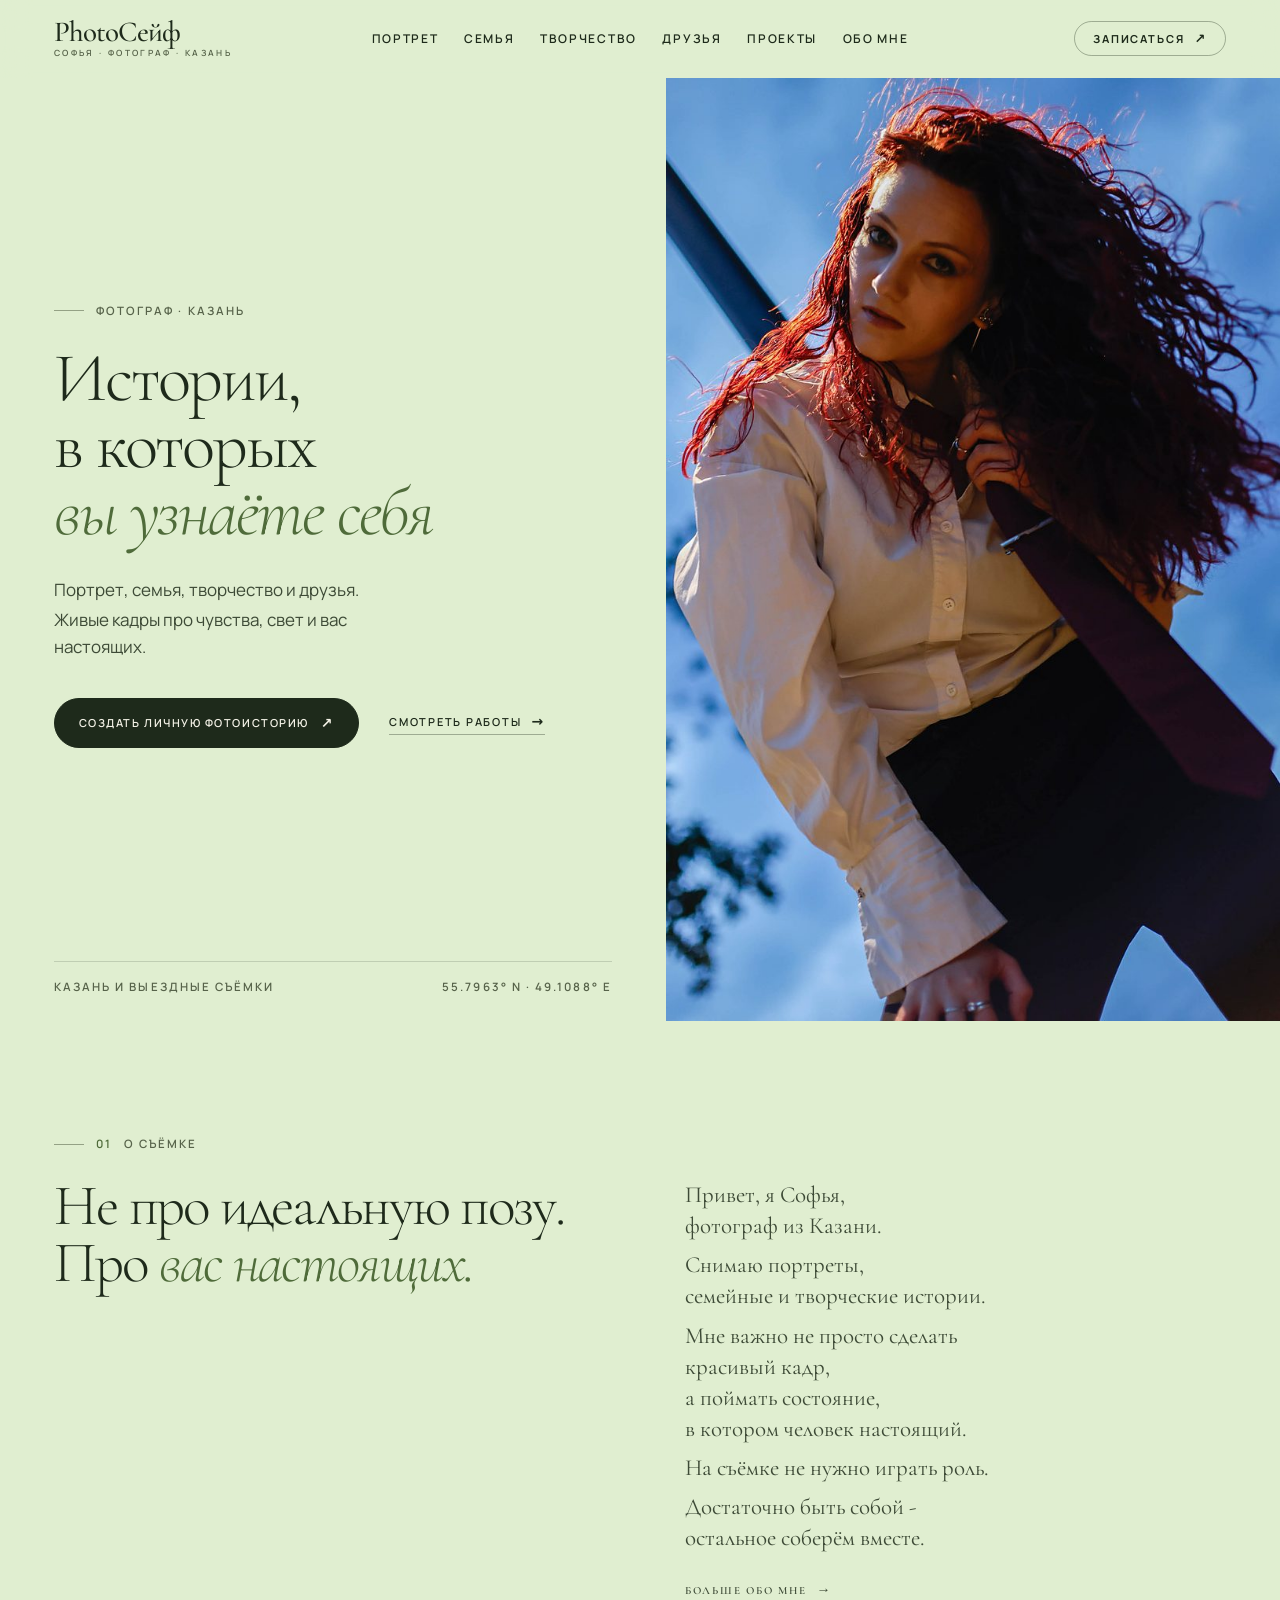
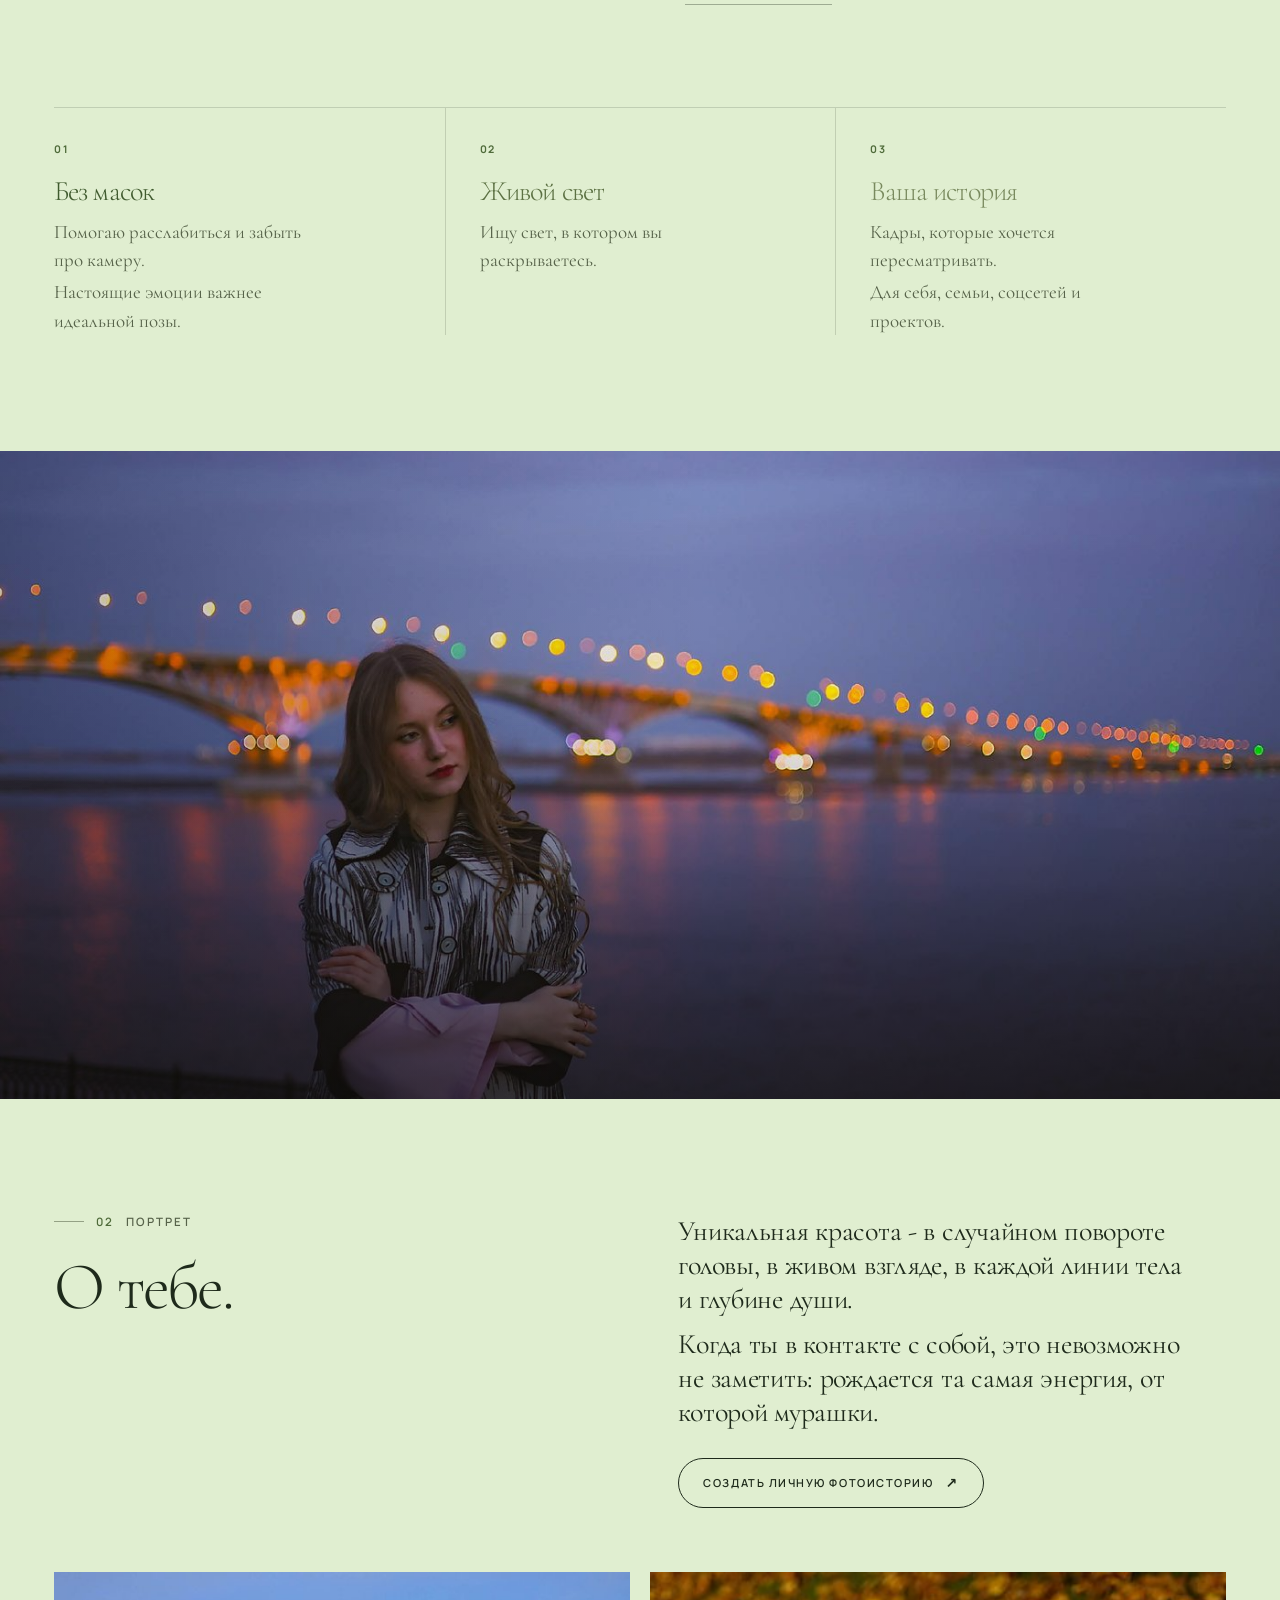
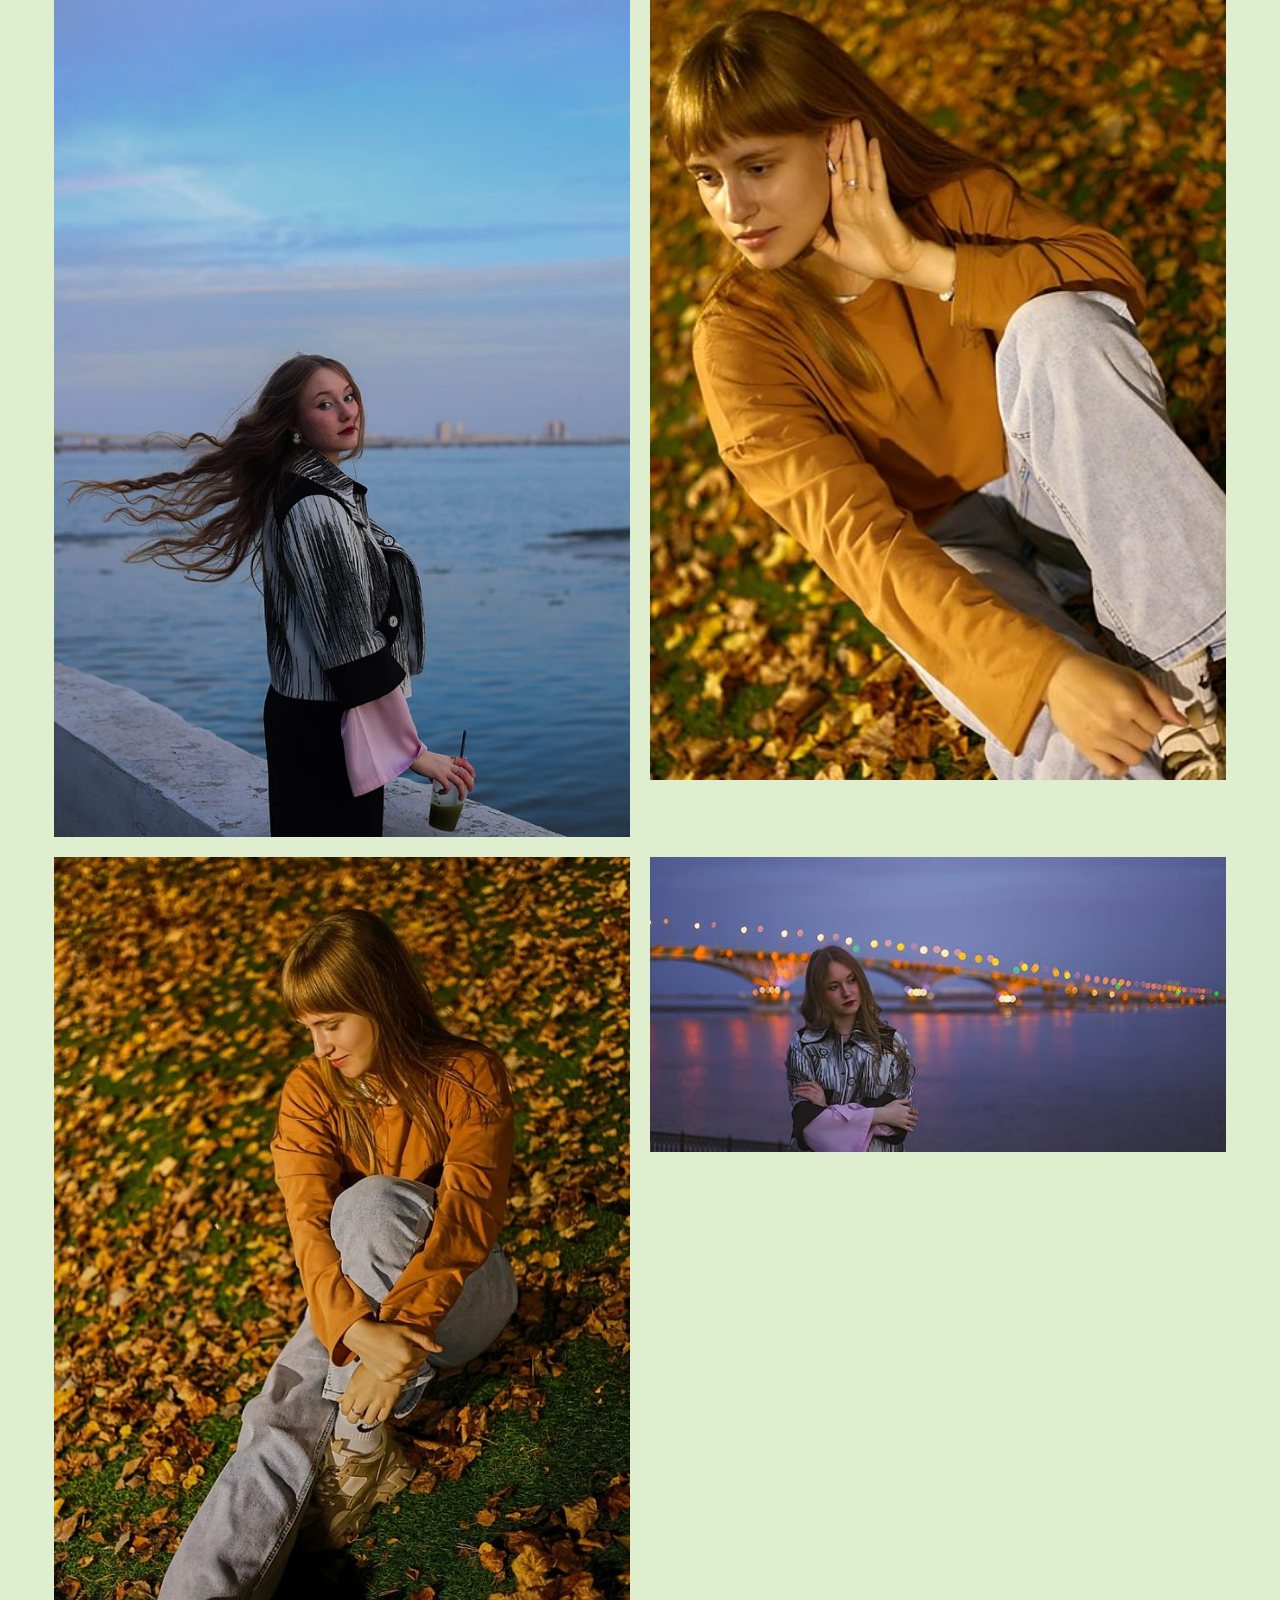
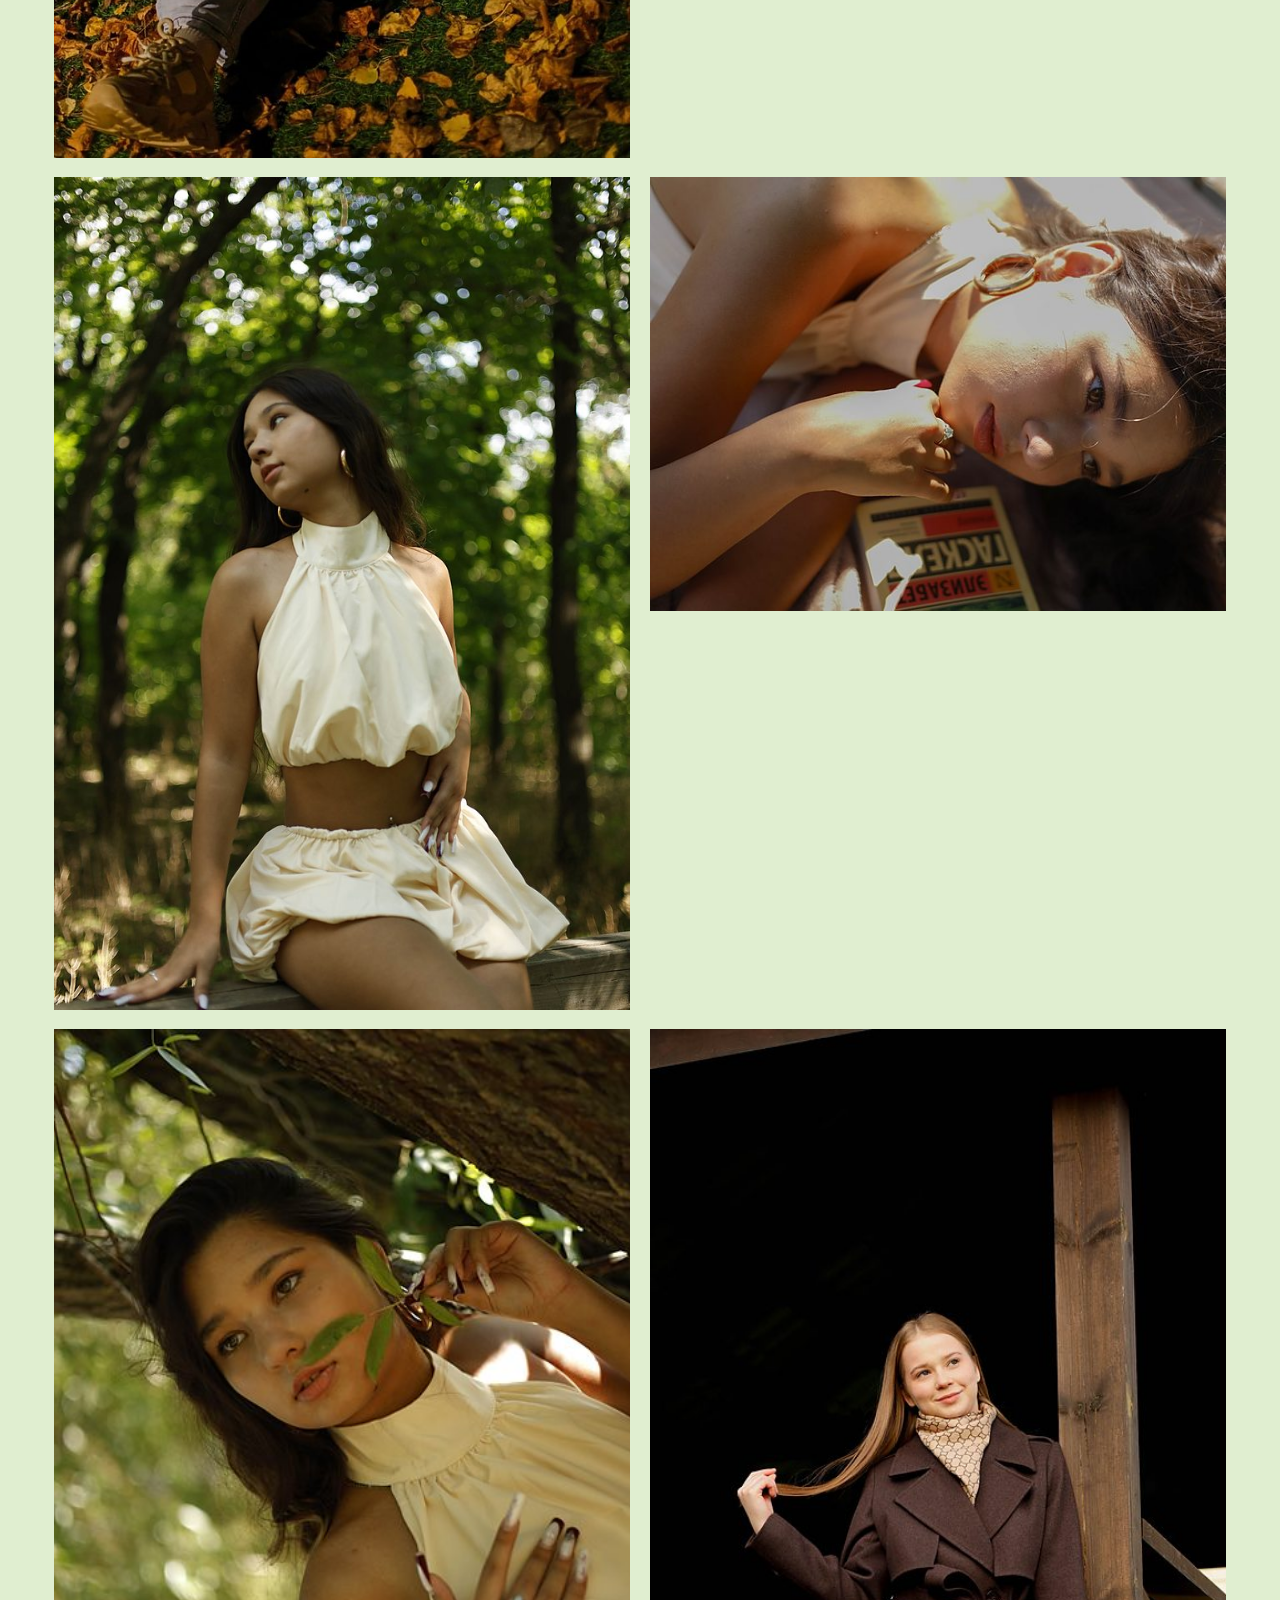
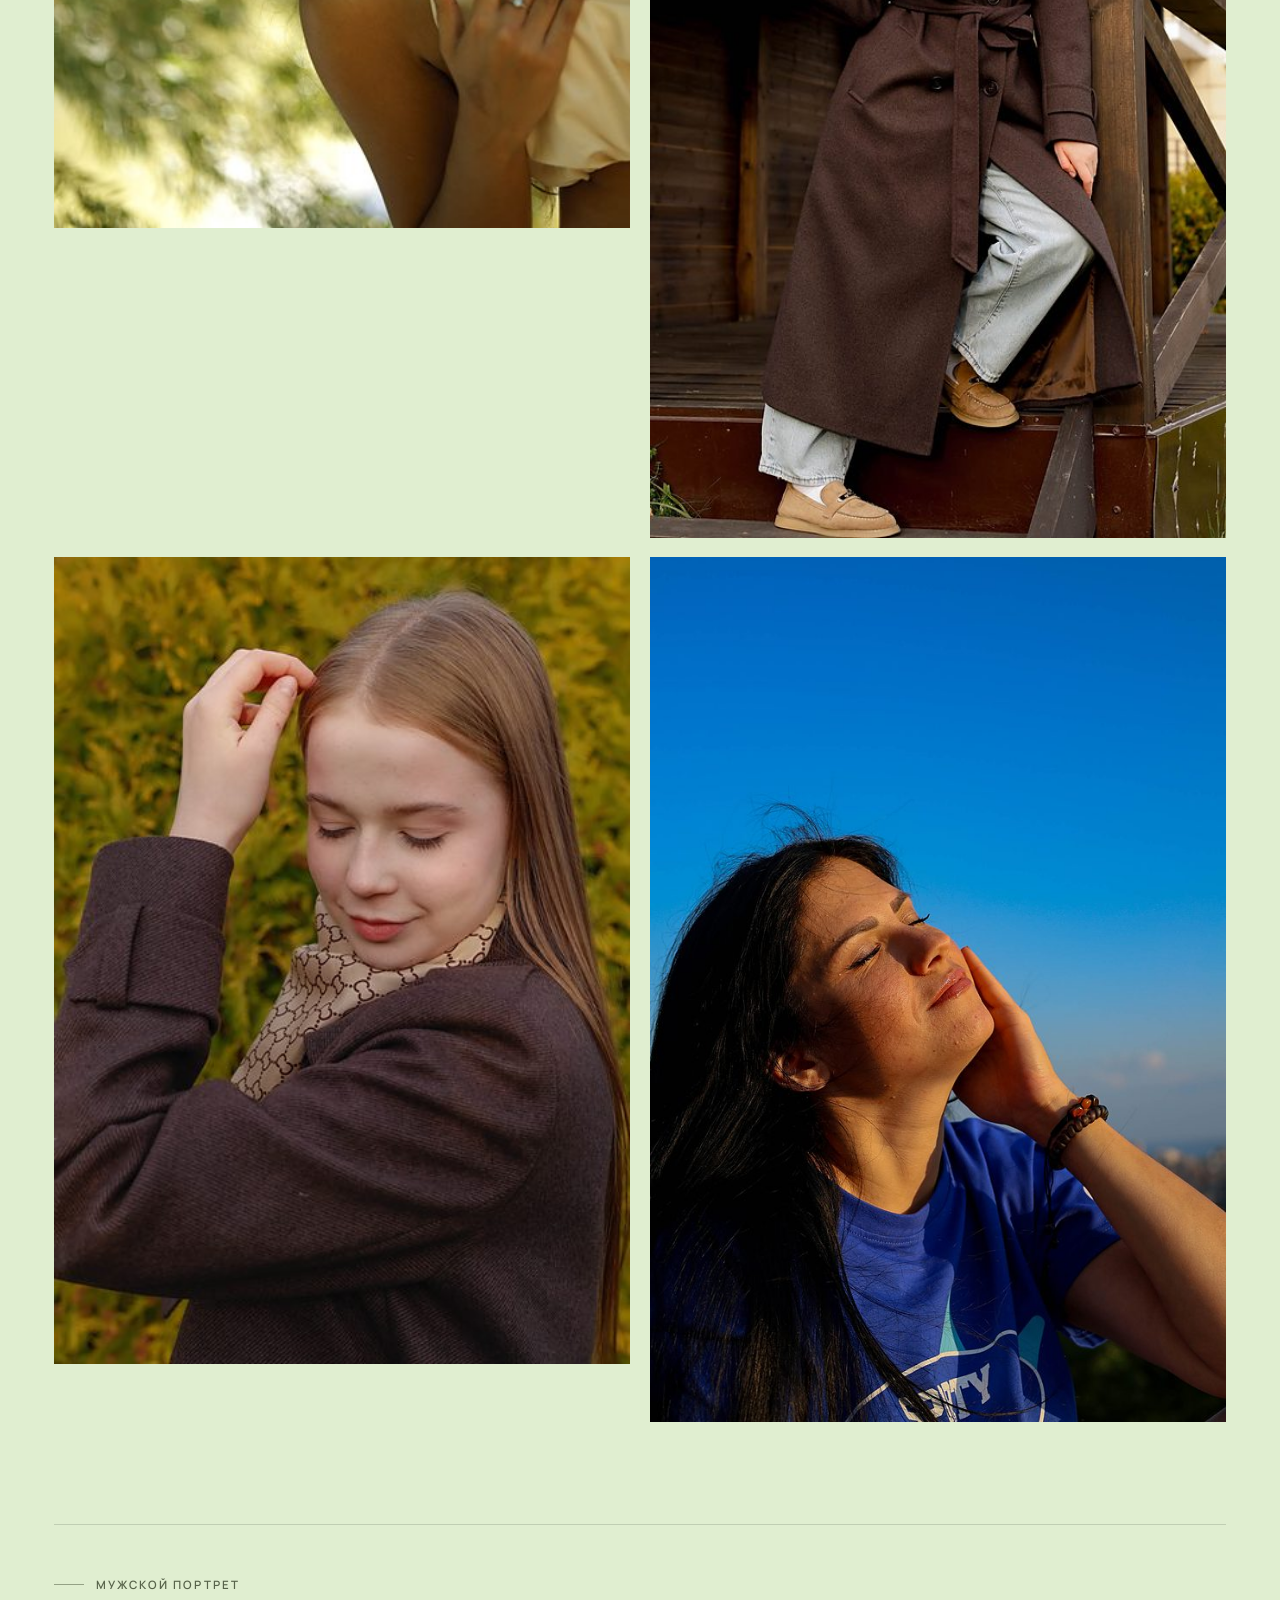
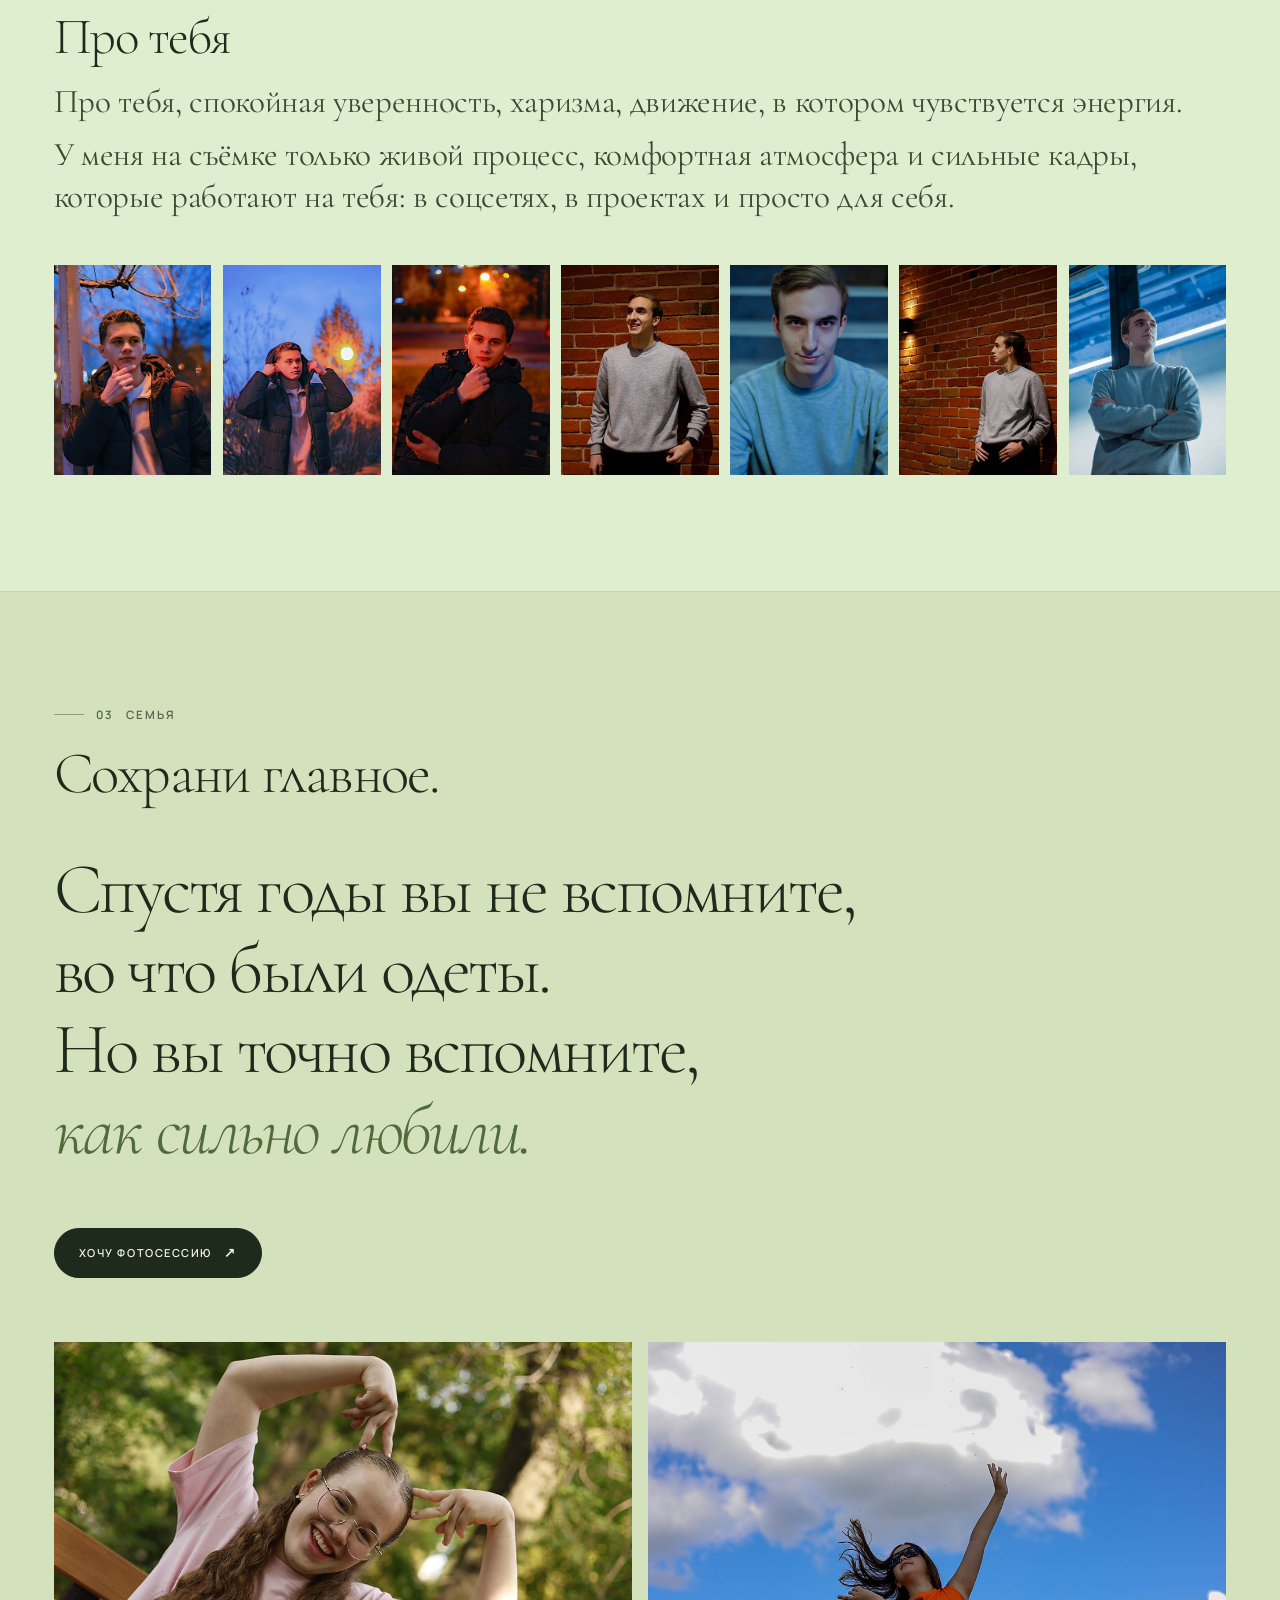
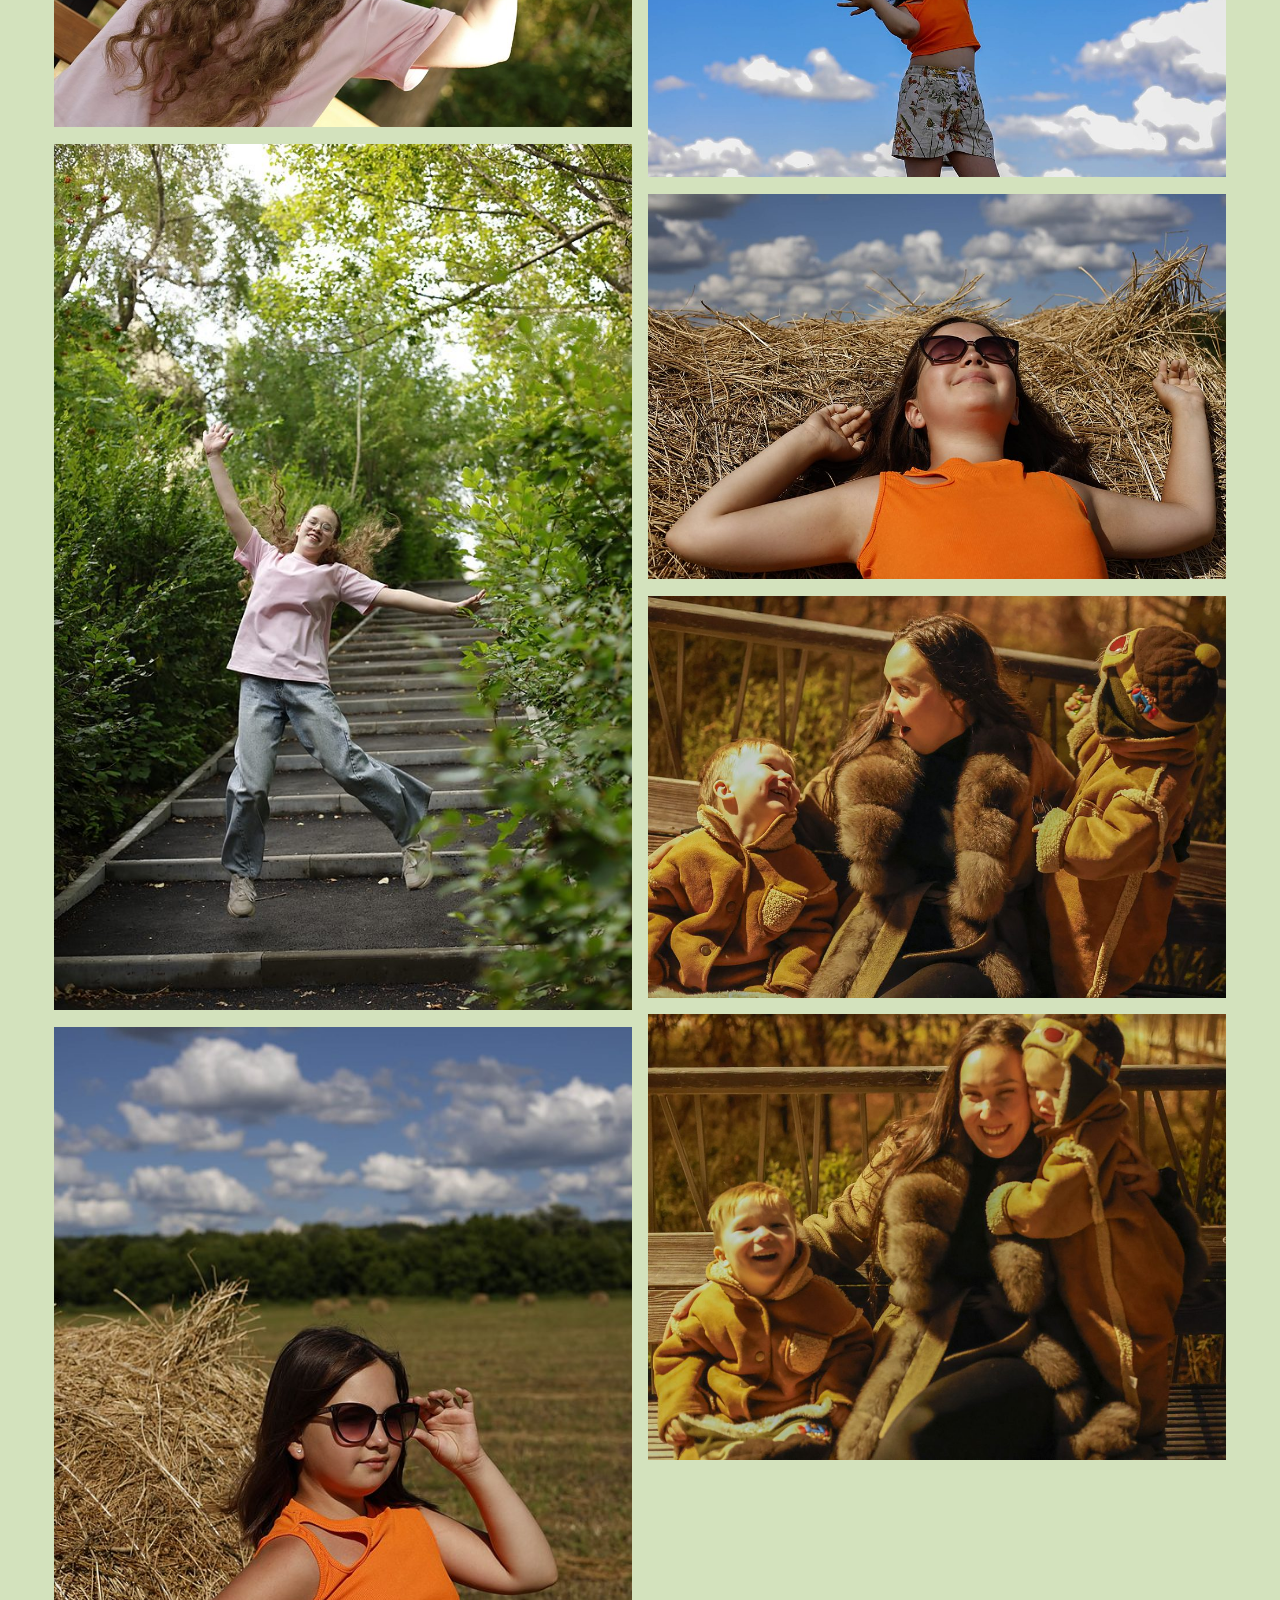
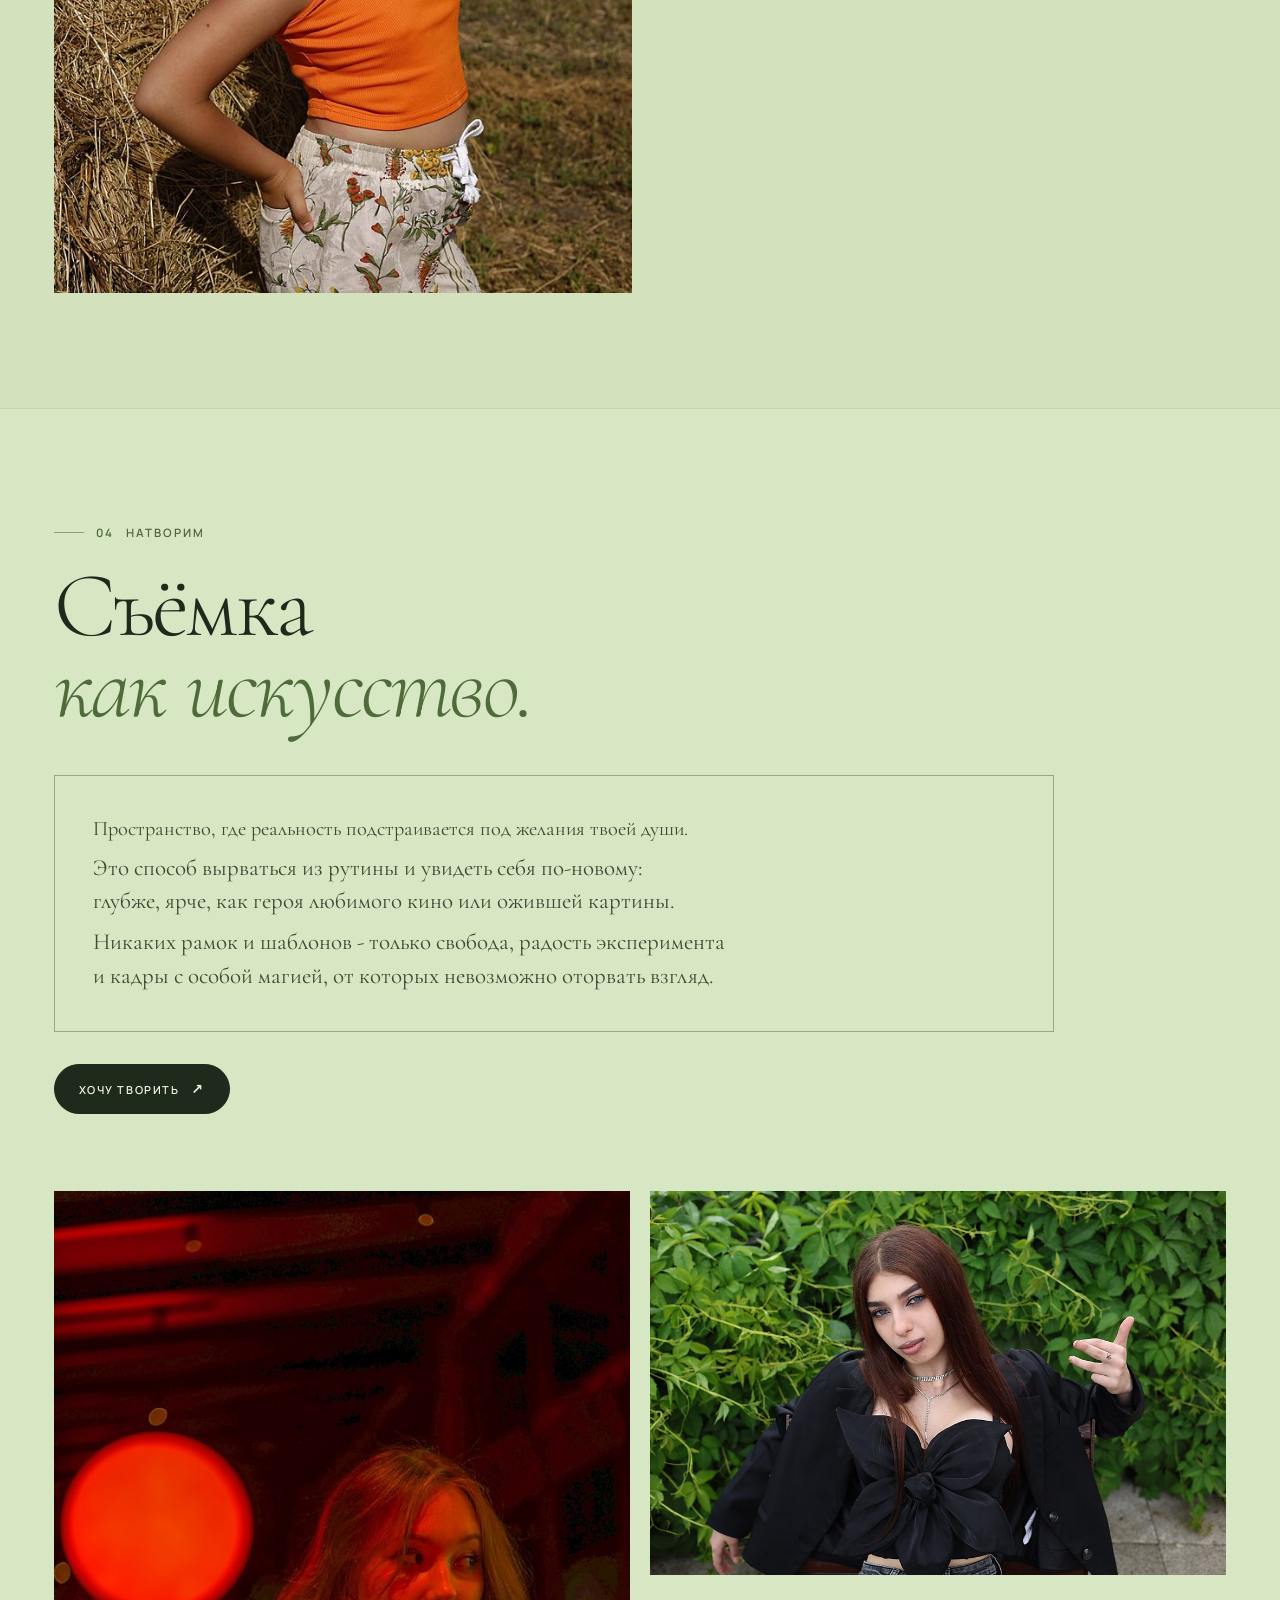
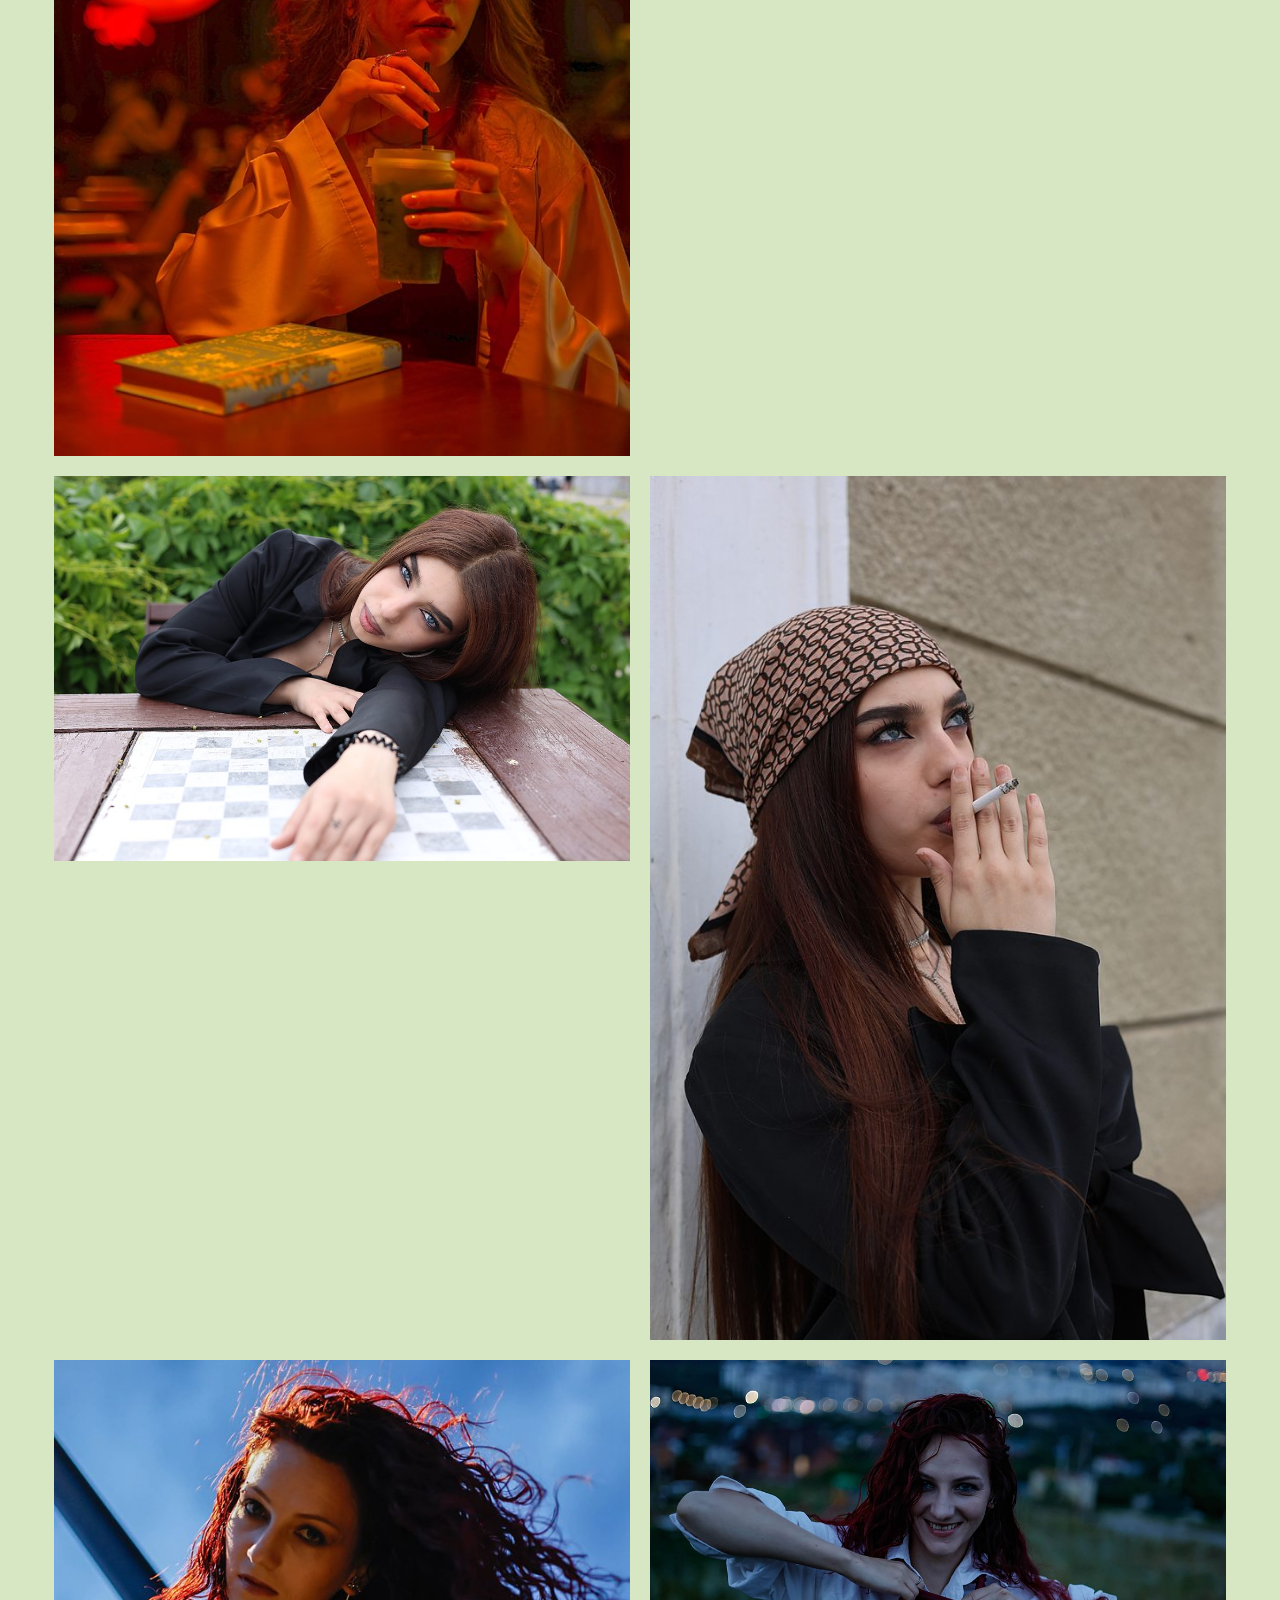
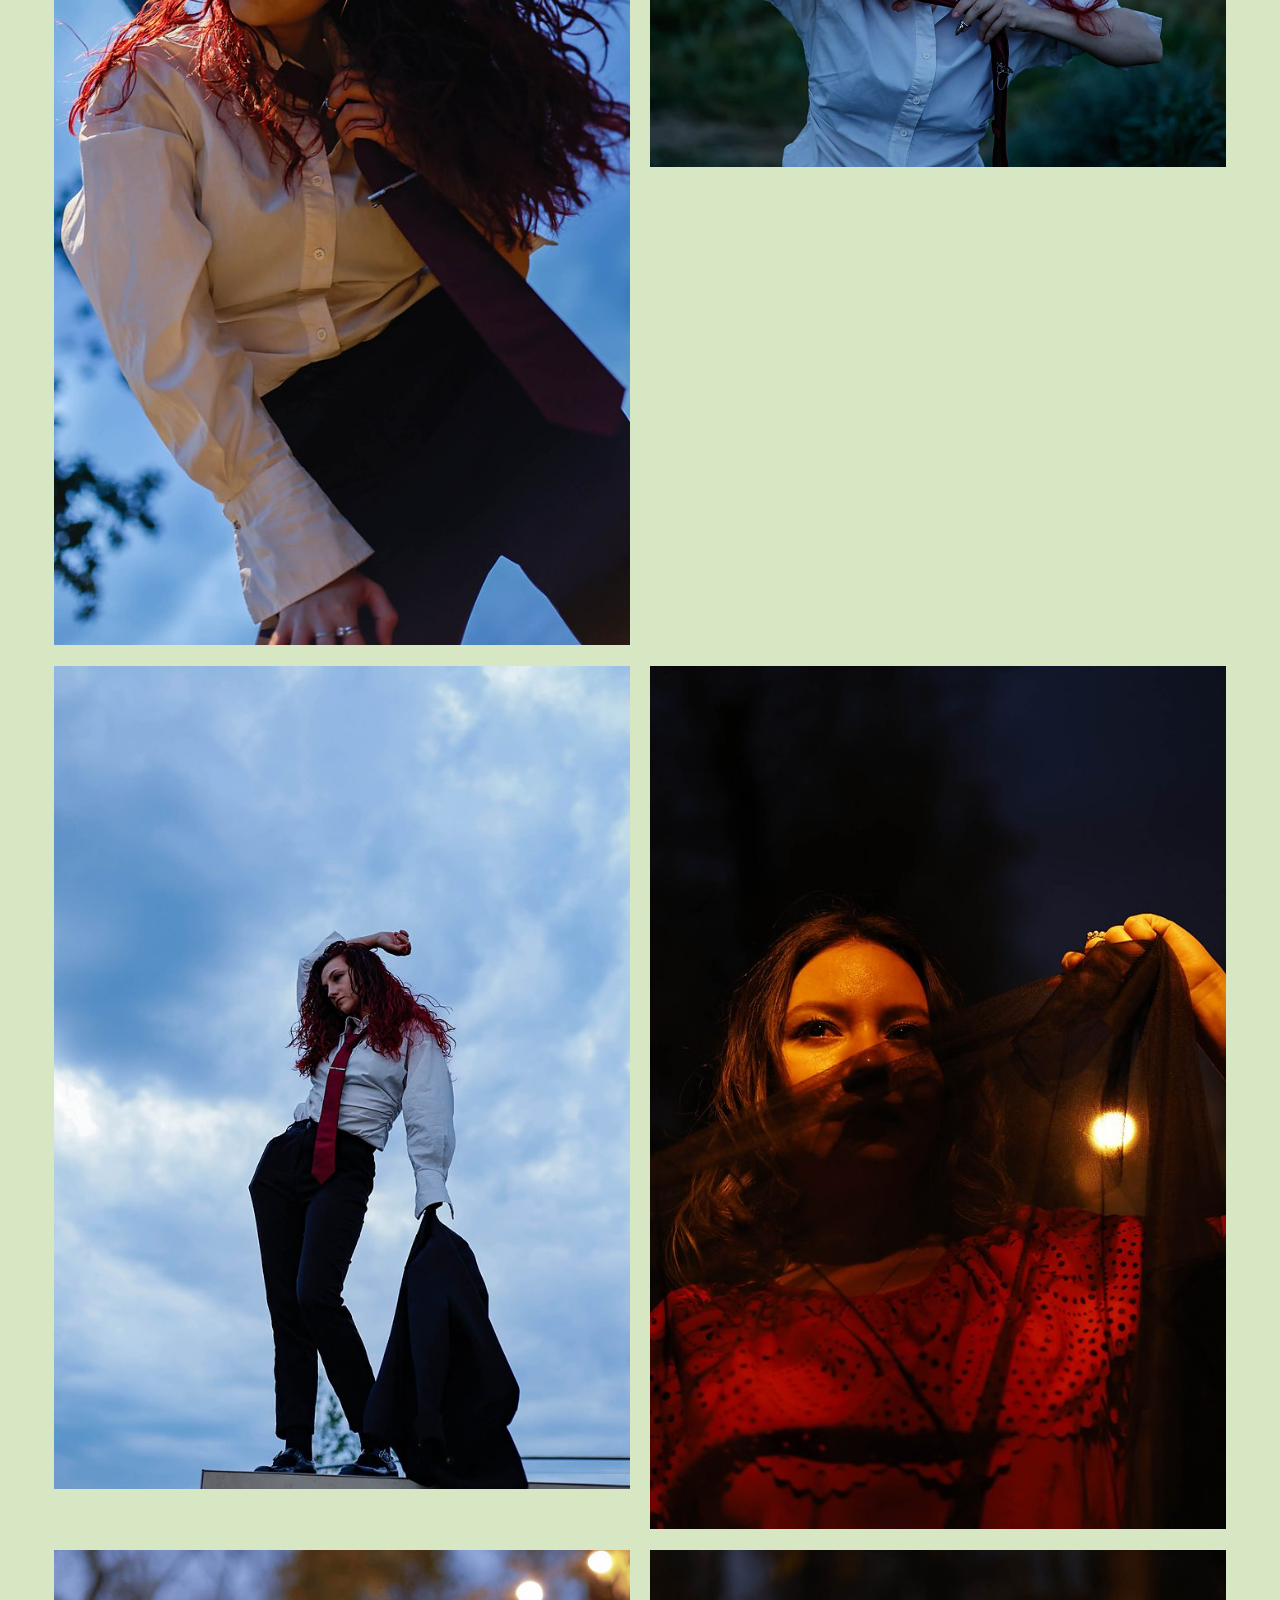
==== index.html @ 98ffa254 "Move last creative photo before previous three" ====
<!DOCTYPE html>
<html lang="ru">
<head>
<meta charset="utf-8">
<meta name="viewport" content="width=device-width, initial-scale=1">
<title>PhotoСейф - Софья, фотограф в Казани | Портрет, семья, творчество</title>
<meta name="description" content="Софья, фотограф в Казани. Портретные, семейные, детские и творческие съёмки. Живые кадры про чувства, свет и вас настоящих.">
<meta name="theme-color" content="#e0eed0">
<meta property="og:type" content="website">
<meta property="og:locale" content="ru_RU">
<meta property="og:site_name" content="PhotoСейф">
<meta property="og:title" content="PhotoСейф - Софья, фотограф в Казани">
<meta property="og:description" content="Портрет, семья, творчество и друзья. Живые кадры про чувства, свет и вас настоящих.">
<meta property="og:image" content="https://realistiks.github.io/photocaseif/assets/img/og-image.jpg">
<meta property="og:image:width" content="1200">
<meta property="og:image:height" content="630">
<meta property="og:image:alt" content="PhotoСейф - Софья, фотограф в Казани">
<meta property="og:url" content="https://realistiks.github.io/photocaseif/">
<meta name="twitter:card" content="summary_large_image">
<meta name="twitter:title" content="PhotoСейф - Софья, фотограф в Казани">
<meta name="twitter:description" content="Портрет, семья, творчество и друзья. Живые кадры про чувства, свет и вас настоящих.">
<meta name="twitter:image" content="https://realistiks.github.io/photocaseif/assets/img/og-image.jpg">
<link rel="canonical" href="https://realistiks.github.io/photocaseif/">
<link rel="icon" href="favicon.svg" type="image/svg+xml">
<link rel="stylesheet" href="assets/fonts/fonts.css">
<link rel="stylesheet" href="css/style.css">
<script>document.documentElement.classList.add('js');</script>
<script type="application/ld+json">
{
  "@context": "https://schema.org",
  "@type": "LocalBusiness",
  "name": "PhotoСейф",
  "description": "Софья, фотограф в Казани. Портретные, семейные, детские и творческие съёмки.",
  "areaServed": {"@type": "City", "name": "Казань"},
  "image": "https://realistiks.github.io/photocaseif/assets/img/og-image.jpg"
}
</script>
</head>
<body id="top">
<a class="skip" href="#main">Перейти к содержанию</a>
<div class="progress" aria-hidden="true"><span></span></div>

<header class="header" id="header">
  <a class="brand" href="#top" aria-label="PhotoСейф, на главную">
    <span class="brand__name">PhotoСейф</span>
    <span class="brand__sub">Софья · фотограф · Казань</span>
  </a>

  <nav class="nav" aria-label="Основная навигация">
    <a href="#portrait">Портрет</a>
    <a href="#family">Семья</a>
    <a href="#creative">Творчество</a>
    <a href="#friends">Друзья</a>
    <a href="#projects">Проекты</a>
    <a href="about.html">Обо мне</a>
  </nav>

  <a class="header__cta" href="#contact">Записаться <span aria-hidden="true">↗</span></a>

  <button class="burger" type="button" aria-label="Открыть меню" aria-expanded="false" aria-controls="mobileMenu">
    <span></span><span></span>
  </button>
</header>

<div class="mobile-menu" id="mobileMenu" aria-hidden="true">
  <nav class="mobile-menu__nav" aria-label="Мобильная навигация">
    <a href="#portrait"><span>02</span>Портрет</a>
    <a href="#family"><span>03</span>Семья</a>
    <a href="#creative"><span>04</span>Творчество</a>
    <a href="#friends"><span>05</span>Друзья</a>
    <a href="#projects"><span>06</span>Проекты</a>
    <a href="about.html"><span>07</span>Обо мне</a>
    <a href="#contact"><span>08</span>Контакты</a>
  </nav>
  <div class="mobile-menu__foot">
    <a href="https://vk.ru/save.photo.insafe" target="_blank" rel="noopener">ВКонтакте <span aria-hidden="true">↗</span></a>
    <a href="https://t.me/lcanbemyself" target="_blank" rel="noopener">Telegram <span aria-hidden="true">↗</span></a>
    <a href="https://www.avito.ru/kazan/predlozheniya_uslug/fotografkazan_photosave_7987741514" target="_blank" rel="noopener">Авито <span aria-hidden="true">↗</span></a>
  </div>
</div>

<main id="main">
  <section class="hero" aria-labelledby="heroTitle">
    <div class="hero__copy">
      <p class="eyebrow">Фотограф · Казань</p>
      <h1 id="heroTitle">Истории,<br>в которых<br><em>вы узнаёте себя</em></h1>
      <p class="hero__lead"><span class="line">Портрет, семья, творчество и друзья.</span><span class="line">Живые кадры про чувства, свет и вас настоящих.</span></p>
      <div class="hero__actions">
        <a class="btn" href="#contact">Создать личную фотоисторию <span aria-hidden="true">↗</span></a>
        <a class="link-arrow" href="#portrait">Смотреть работы</a>
      </div>
      <div class="hero__meta">
        <span>Казань и выездные съёмки</span>
        <span>55.7963° N · 49.1088° E</span>
      </div>
    </div>
    <div class="hero__media">
      <img src="assets/img/hero-1200.jpg" srcset="assets/img/hero-800.jpg 521w, assets/img/hero-1200.jpg 782w, assets/img/hero-2000.jpg 1303w" sizes="(max-width: 900px) 100vw, 46vw" width="782" height="1200" alt="Портрет рыжеволосой девушки в белой рубашке на фоне синего неба" loading="eager" fetchpriority="high" decoding="async" style="--ph:#4e5060">
    </div>
  </section>

  <section class="section intro" id="about" aria-labelledby="aboutTitle">
    <div class="section__inner">
      <div class="intro__grid">
        <div class="reveal">
          <p class="eyebrow"><span>01</span> О съёмке</p>
          <h2 id="aboutTitle">Не про идеальную позу.<br>Про <em>вас настоящих.</em></h2>
        </div>
        <div class="intro__body reveal">
          <p class="line">Привет, я Софья,<br>фотограф из Казани.</p>
          <p class="line">Снимаю портреты,<br>семейные и <span class="no-break">творческие истории.</span></p>
          <p class="line">Мне важно не просто сделать<br><span class="no-break">красивый кадр,</span><br>а поймать состояние,<br>в котором человек настоящий.</p>
          <p class="line">На съёмке не нужно играть роль.</p>
          <p class="line">Достаточно быть собой -<br>остальное соберём вместе.</p>
          <a class="link-arrow intro__link" href="about.html">Больше обо мне</a>
        </div>
      </div>

      <div class="principles">
        <article class="principle reveal">
          <span class="principle__num">01</span>
          <h3 class="principle__title principle__title--1">Без масок</h3>
          <p><span class="line">Помогаю расслабиться и забыть про камеру.</span><span class="line">Настоящие эмоции важнее идеальной позы.</span></p>
        </article>
        <article class="principle reveal">
          <span class="principle__num">02</span>
          <h3 class="principle__title principle__title--2">Живой свет</h3>
          <p><span class="line">Ищу свет, в котором вы раскрываетесь.</span></p>
        </article>
        <article class="principle reveal">
          <span class="principle__num">03</span>
          <h3 class="principle__title principle__title--3">Ваша история</h3>
          <p><span class="line">Кадры, которые хочется пересматривать.</span><span class="line">Для себя, семьи, соцсетей и проектов.</span></p>
        </article>
      </div>
    </div>
  </section>

  <section class="city" aria-label="Казань, город съёмок">
    <img src="assets/img/city-800.jpg" srcset="assets/img/city-800.jpg 800w, assets/img/city-1400.jpg 1400w, assets/img/city-2400.jpg 2400w" sizes="100vw" width="800" height="409" alt="Девушка на набережной Казани, огни моста в вечерней дымке" loading="lazy" decoding="async" style="--ph:#5c5877">
  </section>

  <section class="section" id="portrait" aria-labelledby="portraitTitle">
    <div class="section__inner">
      <div class="section-head">
        <div class="reveal">
          <p class="eyebrow"><span>02</span> Портрет</p>
          <h2 id="portraitTitle">О тебе.</h2>
        </div>
        <div class="section-head__text reveal">
          <p class="statement-list">
            <span>Уникальная красота - в случайном повороте головы, в живом взгляде, в каждой линии тела и глубине души.</span>
            <span>Когда ты в контакте с собой, это невозможно не заметить: рождается та самая энергия, от которой мурашки.</span>
          </p>
          <a class="btn btn--ghost" href="#contact">Создать личную фотоисторию <span aria-hidden="true">↗</span></a>
        </div>
      </div>

      <div class="portrait-grid">
        <figure class="ph"><button class="ph__btn" type="button" data-gallery="portrait" data-full="assets/img/portrait-03-1800.jpg" data-caption="Портрет · набережная"><img src="assets/img/portrait-03-1800.jpg" srcset="assets/img/portrait-03-600.jpg 400w, assets/img/portrait-03-1000.jpg 666w, assets/img/portrait-03-1800.jpg 1200w" sizes="(max-width: 720px) 100vw, (max-width: 1100px) 50vw, 33vw" width="1200" height="1800" alt="Портрет девушки у воды в синий час" loading="lazy" decoding="async" style="--ph:#6884a3"><span class="ph__zoom" aria-hidden="true">+</span></button></figure>
<figure class="ph"><button class="ph__btn" type="button" data-gallery="portrait" data-full="assets/img/portrait-01-1800.jpg" data-caption="Портрет · осень"><img src="assets/img/portrait-01-1800.jpg" srcset="assets/img/portrait-01-600.jpg 428w, assets/img/portrait-01-1000.jpg 713w, assets/img/portrait-01-1800.jpg 853w" sizes="(max-width: 720px) 100vw, (max-width: 1100px) 50vw, 33vw" width="853" height="1196" alt="Портрет девушки в осенней листве" loading="lazy" decoding="async" style="--ph:#875d26"><span class="ph__zoom" aria-hidden="true">+</span></button></figure>
<figure class="ph"><button class="ph__btn" type="button" data-gallery="portrait" data-full="assets/img/portrait-02-1800.jpg" data-caption="Портрет · листья"><img src="assets/img/portrait-02-1800.jpg" srcset="assets/img/portrait-02-600.jpg 384w, assets/img/portrait-02-1000.jpg 640w, assets/img/portrait-02-1800.jpg 815w" sizes="(max-width: 720px) 100vw, (max-width: 1100px) 50vw, 33vw" width="815" height="1274" alt="Девушка сидит в осенней листве" loading="lazy" decoding="async" style="--ph:#5a3e12"><span class="ph__zoom" aria-hidden="true">+</span></button></figure>
<figure class="ph"><button class="ph__btn" type="button" data-gallery="portrait" data-full="assets/img/portrait-04-1800.jpg" data-caption="Портрет · мост"><img src="assets/img/portrait-04-1000.jpg" srcset="assets/img/portrait-04-600.jpg 600w, assets/img/portrait-04-1000.jpg 1000w, assets/img/portrait-04-1800.jpg 1800w" sizes="(max-width: 720px) 100vw, (max-width: 1100px) 50vw, 33vw" width="1000" height="512" alt="Девушка на набережной, огни моста в дымке" loading="lazy" decoding="async" style="--ph:#5c5877"><span class="ph__zoom" aria-hidden="true">+</span></button></figure>
<figure class="ph"><button class="ph__btn" type="button" data-gallery="portrait" data-full="assets/img/portrait-05-1800.jpg" data-caption="Портрет · зелень"><img src="assets/img/portrait-05-1800.jpg" srcset="assets/img/portrait-05-600.jpg 415w, assets/img/portrait-05-1000.jpg 692w, assets/img/portrait-05-1800.jpg 1245w" sizes="(max-width: 720px) 100vw, (max-width: 1100px) 50vw, 33vw" width="1245" height="1800" alt="Портрет девушки в белом топе среди зелени" loading="lazy" decoding="async" style="--ph:#5d5d38"><span class="ph__zoom" aria-hidden="true">+</span></button></figure>
<figure class="ph"><button class="ph__btn" type="button" data-gallery="portrait" data-full="assets/img/portrait-06-1800.jpg" data-caption="Портрет · тёплый свет"><img src="assets/img/portrait-06-1000.jpg" srcset="assets/img/portrait-06-600.jpg 600w, assets/img/portrait-06-1000.jpg 1000w, assets/img/portrait-06-1800.jpg 1800w" sizes="(max-width: 720px) 100vw, (max-width: 1100px) 50vw, 33vw" width="1000" height="754" alt="Крупный портрет девушки в тёплом свете" loading="lazy" decoding="async" style="--ph:#674e3c"><span class="ph__zoom" aria-hidden="true">+</span></button></figure>
<figure class="ph"><button class="ph__btn" type="button" data-gallery="portrait" data-full="assets/img/portrait-07-1800.jpg" data-caption="Портрет · лист"><img src="assets/img/portrait-07-1000.jpg" srcset="assets/img/portrait-07-600.jpg 433w, assets/img/portrait-07-1000.jpg 721w, assets/img/portrait-07-1800.jpg 1299w" sizes="(max-width: 720px) 100vw, (max-width: 1100px) 50vw, 33vw" width="721" height="1000" alt="Портрет девушки с зелёным листом" loading="lazy" decoding="async" style="--ph:#706036"><span class="ph__zoom" aria-hidden="true">+</span></button></figure>
<figure class="ph"><button class="ph__btn" type="button" data-gallery="portrait" data-full="assets/img/portrait-08-1800.jpg" data-caption="Портрет · вечер"><img src="assets/img/portrait-08-1800.jpg" srcset="assets/img/portrait-08-600.jpg 312w, assets/img/portrait-08-1000.jpg 520w, assets/img/portrait-08-1800.jpg 935w" sizes="(max-width: 720px) 100vw, (max-width: 1100px) 50vw, 33vw" width="935" height="1800" alt="Вечерний портрет девушки у деревянной постройки" loading="lazy" decoding="async" style="--ph:#33251c"><span class="ph__zoom" aria-hidden="true">+</span></button></figure>
<figure class="ph"><button class="ph__btn" type="button" data-gallery="portrait" data-full="assets/img/portrait-09-1800.jpg" data-caption="Портрет · шарф"><img src="assets/img/portrait-09-1000.jpg" srcset="assets/img/portrait-09-600.jpg 429w, assets/img/portrait-09-1000.jpg 715w, assets/img/portrait-09-1800.jpg 1287w" sizes="(max-width: 720px) 100vw, (max-width: 1100px) 50vw, 33vw" width="715" height="1000" alt="Портрет девушки в светлом шарфе осенью" loading="lazy" decoding="async" style="--ph:#584328"><span class="ph__zoom" aria-hidden="true">+</span></button></figure>
<figure class="ph"><button class="ph__btn" type="button" data-gallery="portrait" data-full="assets/img/portrait-10-1800.jpg" data-caption="Портрет · небо"><img src="assets/img/portrait-10-1800.jpg" srcset="assets/img/portrait-10-600.jpg 400w, assets/img/portrait-10-1000.jpg 667w, assets/img/portrait-10-1800.jpg 1200w" sizes="(max-width: 720px) 100vw, (max-width: 1100px) 50vw, 33vw" width="1200" height="1800" alt="Портрет девушки на фоне яркого неба" loading="lazy" decoding="async" style="--ph:#234d71"><span class="ph__zoom" aria-hidden="true">+</span></button></figure>
      </div>

      <div class="mens">
        <div class="mens__head reveal">
          <p class="eyebrow">Мужской портрет</p>
          <h3>Про тебя</h3>
          <p class="statement-list">
            <span>Про тебя, спокойная уверенность, харизма, движение, в котором чувствуется энергия.</span>
            <span>У меня на съёмке только живой процесс, комфортная атмосфера и сильные кадры, которые работают на тебя: в соцсетях, в проектах и просто для себя.</span>
          </p>
        </div>
        <div class="mens__grid">
          <figure class="ph"><button class="ph__btn" type="button" data-gallery="man" data-full="assets/img/man-02-1800.jpg" data-caption="Портрет · город"><img src="assets/img/man-02-1800.jpg" srcset="assets/img/man-02-600.jpg 400w, assets/img/man-02-1000.jpg 667w, assets/img/man-02-1800.jpg 1200w" sizes="(max-width: 720px) 50vw, (max-width: 1100px) 25vw, 14vw" width="1200" height="1800" alt="Портрет парня в вечернем городе" loading="lazy" decoding="async" style="--ph:#4b455d"><span class="ph__zoom" aria-hidden="true">+</span></button></figure>
<figure class="ph"><button class="ph__btn" type="button" data-gallery="man" data-full="assets/img/man-03-1800.jpg" data-caption="Портрет · вечер"><img src="assets/img/man-03-1800.jpg" srcset="assets/img/man-03-600.jpg 400w, assets/img/man-03-1000.jpg 667w, assets/img/man-03-1800.jpg 1200w" sizes="(max-width: 720px) 50vw, (max-width: 1100px) 25vw, 14vw" width="1200" height="1800" alt="Портрет парня в синий час" loading="lazy" decoding="async" style="--ph:#5e6086"><span class="ph__zoom" aria-hidden="true">+</span></button></figure>
<figure class="ph"><button class="ph__btn" type="button" data-gallery="man" data-full="assets/img/man-04-1800.jpg" data-caption="Портрет · свет"><img src="assets/img/man-04-1800.jpg" srcset="assets/img/man-04-600.jpg 400w, assets/img/man-04-1000.jpg 667w, assets/img/man-04-1800.jpg 1200w" sizes="(max-width: 720px) 50vw, (max-width: 1100px) 25vw, 14vw" width="1200" height="1800" alt="Портрет парня на вечерней улице" loading="lazy" decoding="async" style="--ph:#442016"><span class="ph__zoom" aria-hidden="true">+</span></button></figure>
<figure class="ph"><button class="ph__btn" type="button" data-gallery="man" data-full="assets/img/man-05-1800.jpg" data-caption="Портрет · характер"><img src="assets/img/man-05-1800.jpg" srcset="assets/img/man-05-600.jpg 400w, assets/img/man-05-1000.jpg 667w, assets/img/man-05-1800.jpg 1200w" sizes="(max-width: 720px) 50vw, (max-width: 1100px) 25vw, 14vw" width="1200" height="1800" alt="Улыбающийся парень у кирпичной стены" loading="lazy" decoding="async" style="--ph:#583627"><span class="ph__zoom" aria-hidden="true">+</span></button></figure>
<figure class="ph"><button class="ph__btn" type="button" data-gallery="man" data-full="assets/img/man-06-1800.jpg" data-caption="Портрет · взгляд"><img src="assets/img/man-06-1800.jpg" srcset="assets/img/man-06-600.jpg 381w, assets/img/man-06-1000.jpg 636w, assets/img/man-06-1800.jpg 1144w" sizes="(max-width: 720px) 50vw, (max-width: 1100px) 25vw, 14vw" width="1144" height="1800" alt="Крупный портрет парня в синем свете" loading="lazy" decoding="async" style="--ph:#385f79"><span class="ph__zoom" aria-hidden="true">+</span></button></figure>
<figure class="ph"><button class="ph__btn" type="button" data-gallery="man" data-full="assets/img/man-07-1800.jpg" data-caption="Портрет · уверенность"><img src="assets/img/man-07-1800.jpg" srcset="assets/img/man-07-600.jpg 400w, assets/img/man-07-1000.jpg 667w, assets/img/man-07-1800.jpg 1200w" sizes="(max-width: 720px) 50vw, (max-width: 1100px) 25vw, 14vw" width="1200" height="1800" alt="Портрет парня у кирпичной стены" loading="lazy" decoding="async" style="--ph:#522a17"><span class="ph__zoom" aria-hidden="true">+</span></button></figure>
<figure class="ph"><button class="ph__btn" type="button" data-gallery="man" data-full="assets/img/man-01-1800.jpg" data-caption="Портрет · ритм"><img src="assets/img/man-01-1800.jpg" srcset="assets/img/man-01-600.jpg 400w, assets/img/man-01-1000.jpg 667w, assets/img/man-01-1800.jpg 1200w" sizes="(max-width: 720px) 50vw, (max-width: 1100px) 25vw, 14vw" width="1200" height="1800" alt="Портрет парня на синей лестнице" loading="lazy" decoding="async" style="--ph:#477290"><span class="ph__zoom" aria-hidden="true">+</span></button></figure>
        </div>
      </div>
    </div>
  </section>

  <section class="section section--sand" id="family" aria-labelledby="familyTitle">
    <div class="section__inner">
      <div class="family-head reveal">
        <p class="eyebrow"><span>03</span> Семья</p>
        <h2 id="familyTitle">Сохрани главное.</h2>
        <p class="family-statement">
          <span>Спустя годы вы не вспомните,</span>
          <span>во что были одеты.</span>
          <span>Но вы точно вспомните,</span>
          <span><em>как сильно любили.</em></span>
        </p>
      </div>
      <a class="btn" href="#contact">Хочу фотосессию <span aria-hidden="true">↗</span></a>

      <div class="masonry masonry--2">
        <figure class="ph"><button class="ph__btn" type="button" data-gallery="family" data-full="assets/img/family-01-1800.jpg" data-caption="Семья · лето"><img src="assets/img/family-01-1000.jpg" srcset="assets/img/family-01-600.jpg 600w, assets/img/family-01-1000.jpg 1000w, assets/img/family-01-1800.jpg 1800w" sizes="(max-width: 900px) 100vw, 50vw" width="1000" height="667" alt="Девочка в розовой футболке на природе" loading="lazy" decoding="async" style="--ph:#776a46"><span class="ph__zoom" aria-hidden="true">+</span></button></figure>
<figure class="ph"><button class="ph__btn" type="button" data-gallery="family" data-full="assets/img/family-02-1800.jpg" data-caption="Семья · движение"><img src="assets/img/family-02-1800.jpg" srcset="assets/img/family-02-600.jpg 400w, assets/img/family-02-1000.jpg 667w, assets/img/family-02-1800.jpg 1200w" sizes="(max-width: 900px) 100vw, 50vw" width="1200" height="1800" alt="Девочка на лестнице в зелени" loading="lazy" decoding="async" style="--ph:#676d46"><span class="ph__zoom" aria-hidden="true">+</span></button></figure>
<figure class="ph"><button class="ph__btn" type="button" data-gallery="family" data-full="assets/img/family-03-1800.jpg" data-caption="Дети · поле"><img src="assets/img/family-03-1800.jpg" srcset="assets/img/family-03-600.jpg 400w, assets/img/family-03-1000.jpg 667w, assets/img/family-03-1800.jpg 1200w" sizes="(max-width: 900px) 100vw, 50vw" width="1200" height="1800" alt="Девочка в оранжевом топе в поле" loading="lazy" decoding="async" style="--ph:#725d48"><span class="ph__zoom" aria-hidden="true">+</span></button></figure>
<figure class="ph"><button class="ph__btn" type="button" data-gallery="family" data-full="assets/img/family-04-1800.jpg" data-caption="Дети · небо"><img src="assets/img/family-04-1000.jpg" srcset="assets/img/family-04-600.jpg 600w, assets/img/family-04-1000.jpg 1000w, assets/img/family-04-1800.jpg 1800w" sizes="(max-width: 900px) 100vw, 50vw" width="1000" height="754" alt="Девочка с поднятыми руками на фоне неба" loading="lazy" decoding="async" style="--ph:#89a1c3"><span class="ph__zoom" aria-hidden="true">+</span></button></figure>
<figure class="ph"><button class="ph__btn" type="button" data-gallery="family" data-full="assets/img/family-05-1800.jpg" data-caption="Дети · солома"><img src="assets/img/family-05-1000.jpg" srcset="assets/img/family-05-600.jpg 600w, assets/img/family-05-1000.jpg 1000w, assets/img/family-05-1800.jpg 1800w" sizes="(max-width: 900px) 100vw, 50vw" width="1000" height="667" alt="Девочка лежит на соломе под облаками" loading="lazy" decoding="async" style="--ph:#826753"><span class="ph__zoom" aria-hidden="true">+</span></button></figure>
<figure class="ph"><button class="ph__btn" type="button" data-gallery="family" data-full="assets/img/family-06-1800.jpg" data-caption="Семья · тёплый вечер"><img src="assets/img/family-06-1000.jpg" srcset="assets/img/family-06-600.jpg 600w, assets/img/family-06-1000.jpg 1000w, assets/img/family-06-1800.jpg 1800w" sizes="(max-width: 900px) 100vw, 50vw" width="1000" height="695" alt="Мама и двое детей в тёплых куртках смеются" loading="lazy" decoding="async" style="--ph:#603f1d"><span class="ph__zoom" aria-hidden="true">+</span></button></figure>
<figure class="ph"><button class="ph__btn" type="button" data-gallery="family" data-full="assets/img/family-07-1800.jpg" data-caption="Семья · детство"><img src="assets/img/family-07-1000.jpg" srcset="assets/img/family-07-600.jpg 600w, assets/img/family-07-1000.jpg 1000w, assets/img/family-07-1800.jpg 1800w" sizes="(max-width: 900px) 100vw, 50vw" width="1000" height="772" alt="Дети в костюмах медвежат вечером" loading="lazy" decoding="async" style="--ph:#5e401a"><span class="ph__zoom" aria-hidden="true">+</span></button></figure>
      </div>
    </div>
  </section>

  <section class="section section--dark" id="creative" aria-labelledby="creativeTitle">
    <div class="section__inner">
      <div class="creative-head reveal">
        <p class="eyebrow"><span>04</span> НаТворим</p>
        <h2 class="creative-title" id="creativeTitle">Съёмка<br><em>как искусство.</em></h2>
        <div class="creative-frame">
          <p class="line creative-line--single">Пространство, где реальность подстраивается под желания твоей души.</p>
          <p class="line">Это способ вырваться из рутины и увидеть себя по-новому:<br>глубже, ярче, как героя любимого кино или ожившей картины.</p>
          <p class="line">Никаких рамок и шаблонов - только свобода, радость эксперимента<br>и кадры с особой магией, от которых невозможно оторвать взгляд.</p>
        </div>
        <a class="btn" href="#contact">Хочу творить <span aria-hidden="true">↗</span></a>
      </div>

      <div class="creative-sequence">
        <figure class="ph"><button class="ph__btn" type="button" data-gallery="creative" data-full="assets/img/creative-01-1800.jpg"><img src="assets/img/creative-01-1800.jpg" srcset="assets/img/creative-01-600.jpg 400w, assets/img/creative-01-1000.jpg 666w, assets/img/creative-01-1800.jpg 1200w" sizes="(max-width: 900px) 100vw, 50vw" width="1200" height="1800" alt="Творческий портрет в тёплом свете" loading="lazy" decoding="async" style="--ph:#611502"><span class="ph__zoom" aria-hidden="true">+</span></button></figure>
<figure class="ph"><button class="ph__btn" type="button" data-gallery="creative" data-full="assets/img/creative-02-1800.jpg"><img src="assets/img/creative-02-1000.jpg" srcset="assets/img/creative-02-600.jpg 600w, assets/img/creative-02-1000.jpg 1000w, assets/img/creative-02-1800.jpg 1800w" sizes="(max-width: 900px) 100vw, 50vw" width="1000" height="667" alt="Портрет в чёрном на фоне зелени" loading="lazy" decoding="async" style="--ph:#394627"><span class="ph__zoom" aria-hidden="true">+</span></button></figure>
<figure class="ph"><button class="ph__btn" type="button" data-gallery="creative" data-full="assets/img/creative-04-1800.jpg"><img src="assets/img/creative-04-1000.jpg" srcset="assets/img/creative-04-600.jpg 600w, assets/img/creative-04-1000.jpg 1000w, assets/img/creative-04-1800.jpg 1800w" sizes="(max-width: 900px) 100vw, 50vw" width="1000" height="667" alt="Девушка с шахматной доской" loading="lazy" decoding="async" style="--ph:#80816f"><span class="ph__zoom" aria-hidden="true">+</span></button></figure>
<figure class="ph"><button class="ph__btn" type="button" data-gallery="creative" data-full="assets/img/creative-05-1800.jpg"><img src="assets/img/creative-05-1800.jpg" srcset="assets/img/creative-05-600.jpg 400w, assets/img/creative-05-1000.jpg 667w, assets/img/creative-05-1800.jpg 1200w" sizes="(max-width: 900px) 100vw, 50vw" width="1200" height="1800" alt="Портрет в вязаной шапке" loading="lazy" decoding="async" style="--ph:#655c58"><span class="ph__zoom" aria-hidden="true">+</span></button></figure>
<figure class="ph"><button class="ph__btn" type="button" data-gallery="creative" data-full="assets/img/creative-06-1800.jpg"><img src="assets/img/creative-06-1800.jpg" srcset="assets/img/creative-06-600.jpg 391w, assets/img/creative-06-1000.jpg 651w, assets/img/creative-06-1800.jpg 1172w" sizes="(max-width: 900px) 100vw, 50vw" width="1172" height="1800" alt="Портрет с рыжими волосами на фоне неба" loading="lazy" decoding="async" style="--ph:#4e5060"><span class="ph__zoom" aria-hidden="true">+</span></button></figure>
<figure class="ph"><button class="ph__btn" type="button" data-gallery="creative" data-full="assets/img/creative-07-1800.jpg"><img src="assets/img/creative-07-1000.jpg" srcset="assets/img/creative-07-600.jpg 600w, assets/img/creative-07-1000.jpg 1000w, assets/img/creative-07-1800.jpg 1800w" sizes="(max-width: 900px) 100vw, 50vw" width="1000" height="705" alt="Девушка в белой рубашке в поле" loading="lazy" decoding="async" style="--ph:#253847"><span class="ph__zoom" aria-hidden="true">+</span></button></figure>
<figure class="ph"><button class="ph__btn" type="button" data-gallery="creative" data-full="assets/img/creative-08-1800.jpg"><img src="assets/img/creative-08-1800.jpg" srcset="assets/img/creative-08-600.jpg 420w, assets/img/creative-08-1000.jpg 700w, assets/img/creative-08-1800.jpg 1260w" sizes="(max-width: 900px) 100vw, 50vw" width="1260" height="1800" alt="Девушка на крыше на фоне неба" loading="lazy" decoding="async" style="--ph:#819cbc"><span class="ph__zoom" aria-hidden="true">+</span></button></figure>
<figure class="ph"><button class="ph__btn" type="button" data-gallery="creative" data-full="assets/img/creative-09-1800.jpg"><img src="assets/img/creative-09-1800.jpg" srcset="assets/img/creative-09-600.jpg 400w, assets/img/creative-09-1000.jpg 667w, assets/img/creative-09-1800.jpg 1200w" sizes="(max-width: 900px) 100vw, 50vw" width="1200" height="1800" alt="Портрет в красном свете" loading="lazy" decoding="async" style="--ph:#2d0f09"><span class="ph__zoom" aria-hidden="true">+</span></button></figure>
<figure class="ph"><button class="ph__btn" type="button" data-gallery="creative" data-full="assets/img/creative-10-1800.jpg"><img src="assets/img/creative-10-1800.jpg" srcset="assets/img/creative-10-600.jpg 368w, assets/img/creative-10-1000.jpg 614w, assets/img/creative-10-1800.jpg 1105w" sizes="(max-width: 900px) 100vw, 50vw" width="1105" height="1800" alt="Портрет в красном платке ночью" loading="lazy" decoding="async" style="--ph:#795555"><span class="ph__zoom" aria-hidden="true">+</span></button></figure>
<figure class="ph"><button class="ph__btn" type="button" data-gallery="creative" data-full="assets/img/creative-11-1800.jpg"><img src="assets/img/creative-11-1800.jpg" srcset="assets/img/creative-11-600.jpg 382w, assets/img/creative-11-1000.jpg 637w, assets/img/creative-11-1800.jpg 1147w" sizes="(max-width: 900px) 100vw, 50vw" width="1147" height="1800" alt="Ночной портрет в красном" loading="lazy" decoding="async" style="--ph:#5b2009"><span class="ph__zoom" aria-hidden="true">+</span></button></figure>
<figure class="ph"><button class="ph__btn" type="button" data-gallery="creative" data-full="assets/img/creative-15-1800.jpg"><img src="assets/img/creative-15-1800.jpg" srcset="assets/img/creative-15-600.jpg 400w, assets/img/creative-15-1000.jpg 667w, assets/img/creative-15-1800.jpg 1200w" sizes="(max-width: 900px) 100vw, 50vw" width="1200" height="1800" alt="Девушка в лёгком платье среди зелени" loading="lazy" decoding="async" style="--ph:#75856e"><span class="ph__zoom" aria-hidden="true">+</span></button></figure>
<figure class="ph"><button class="ph__btn" type="button" data-gallery="creative" data-full="assets/img/creative-16-1800.jpg"><img src="assets/img/creative-16-1800.jpg" srcset="assets/img/creative-16-600.jpg 400w, assets/img/creative-16-1000.jpg 667w, assets/img/creative-16-1800.jpg 1200w" sizes="(max-width: 900px) 100vw, 50vw" width="1200" height="1800" alt="Девушка у озера в зелени" loading="lazy" decoding="async" style="--ph:#5f6d5e"><span class="ph__zoom" aria-hidden="true">+</span></button></figure>
<figure class="ph"><button class="ph__btn" type="button" data-gallery="creative" data-full="assets/img/creative-17-1800.jpg"><img src="assets/img/creative-17-1800.jpg" srcset="assets/img/creative-17-600.jpg 400w, assets/img/creative-17-1000.jpg 667w, assets/img/creative-17-1800.jpg 1200w" sizes="(max-width: 900px) 100vw, 50vw" width="1200" height="1800" alt="Девушка на фоне зелени" loading="lazy" decoding="async" style="--ph:#4f613b"><span class="ph__zoom" aria-hidden="true">+</span></button></figure>
<figure class="ph"><button class="ph__btn" type="button" data-gallery="creative" data-full="assets/img/creative-19-1800.jpg"><img src="assets/img/creative-19-1000.jpg" srcset="assets/img/creative-19-600.jpg 449w, assets/img/creative-19-1000.jpg 748w, assets/img/creative-19-1800.jpg 1346w" sizes="(max-width: 900px) 100vw, 50vw" width="748" height="1000" alt="Девушка в паркинге" loading="lazy" decoding="async" style="--ph:#414053"><span class="ph__zoom" aria-hidden="true">+</span></button></figure>
<figure class="ph"><button class="ph__btn" type="button" data-gallery="creative" data-full="assets/img/creative-20-1800.jpg"><img src="assets/img/creative-20-1800.jpg" srcset="assets/img/creative-20-600.jpg 322w, assets/img/creative-20-1000.jpg 537w, assets/img/creative-20-1800.jpg 966w" sizes="(max-width: 900px) 100vw, 50vw" width="966" height="1800" alt="Портрет девушки в паркинге" loading="lazy" decoding="async" style="--ph:#57566a"><span class="ph__zoom" aria-hidden="true">+</span></button></figure>
<figure class="ph"><button class="ph__btn" type="button" data-gallery="creative" data-full="assets/img/creative-21-1800.jpg"><img src="assets/img/creative-21-1800.jpg" srcset="assets/img/creative-21-600.jpg 400w, assets/img/creative-21-1000.jpg 667w, assets/img/creative-21-1800.jpg 1200w" sizes="(max-width: 900px) 100vw, 50vw" width="1200" height="1800" alt="Девушка сидит в паркинге" loading="lazy" decoding="async" style="--ph:#595961"><span class="ph__zoom" aria-hidden="true">+</span></button></figure>
<figure class="ph"><button class="ph__btn" type="button" data-gallery="creative" data-full="assets/img/creative-23-1800.jpg"><img src="assets/img/creative-23-1800.jpg" srcset="assets/img/creative-23-600.jpg 400w, assets/img/creative-23-1000.jpg 667w, assets/img/creative-23-1800.jpg 1200w" sizes="(max-width: 900px) 100vw, 50vw" width="1200" height="1800" alt="Девушка у стены с красной стрелкой" loading="lazy" decoding="async" style="--ph:#727380"><span class="ph__zoom" aria-hidden="true">+</span></button></figure>
<figure class="ph"><button class="ph__btn" type="button" data-gallery="creative" data-full="assets/img/creative-22-1800.jpg"><img src="assets/img/creative-22-1800.jpg" srcset="assets/img/creative-22-600.jpg 364w, assets/img/creative-22-1000.jpg 607w, assets/img/creative-22-1800.jpg 1092w" sizes="(max-width: 900px) 100vw, 50vw" width="1092" height="1800" alt="Портрет на синем фоне" loading="lazy" decoding="async" style="--ph:#142031"><span class="ph__zoom" aria-hidden="true">+</span></button></figure>
<figure class="ph"><button class="ph__btn" type="button" data-gallery="creative" data-full="assets/img/creative-18-1800.jpg"><img src="assets/img/creative-18-1800.jpg" srcset="assets/img/creative-18-600.jpg 400w, assets/img/creative-18-1000.jpg 667w, assets/img/creative-18-1800.jpg 1200w" sizes="(max-width: 900px) 100vw, 50vw" width="1200" height="1800" alt="Девушка в тёмном образе у синей стены" loading="lazy" decoding="async" style="--ph:#272f41"><span class="ph__zoom" aria-hidden="true">+</span></button></figure>
<figure class="ph"><button class="ph__btn" type="button" data-gallery="creative" data-full="assets/img/creative-24-1800.jpg"><img src="assets/img/creative-24-1800.jpg" srcset="assets/img/creative-24-600.jpg 348w, assets/img/creative-24-1000.jpg 579w, assets/img/creative-24-1800.jpg 1043w" sizes="(max-width: 900px) 100vw, 50vw" width="1043" height="1800" alt="Портрет девушки в паркинге" loading="lazy" decoding="async" style="--ph:#172336"><span class="ph__zoom" aria-hidden="true">+</span></button></figure>
      </div>
    </div>
  </section>

  <section class="section section--sage" id="friends" aria-labelledby="friendsTitle">
    <div class="section__inner">
      <div class="friends-head reveal">
        <p class="eyebrow"><span>05</span> Друзья</p>
        <p class="friends-statement" id="friendsTitle">
          <span class="fs-1">Самая</span>
          <span class="fs-2">настоящая</span>
          <span class="fs-3"><em>магия</em> рождается,</span>
          <span class="fs-4">когда рядом <b>свои.</b></span>
        </p>
      </div>
      <a class="btn" href="#contact">Забронировать дату <span aria-hidden="true">↗</span></a>

      <div class="masonry masonry--2">
        <figure class="ph"><button class="ph__btn" type="button" data-gallery="friends" data-full="assets/img/friends-01-1800.jpg"><img src="assets/img/friends-01-1800.jpg" srcset="assets/img/friends-01-600.jpg 398w, assets/img/friends-01-1000.jpg 664w, assets/img/friends-01-1800.jpg 1195w" sizes="(max-width: 900px) 100vw, 50vw" width="1195" height="1800" alt="Друзья на диване в студии" loading="lazy" decoding="async" style="--ph:#7e8099"><span class="ph__zoom" aria-hidden="true">+</span></button></figure>
<figure class="ph"><button class="ph__btn" type="button" data-gallery="friends" data-full="assets/img/friends-02-1800.jpg"><img src="assets/img/friends-02-1000.jpg" srcset="assets/img/friends-02-600.jpg 458w, assets/img/friends-02-1000.jpg 764w, assets/img/friends-02-1800.jpg 1375w" sizes="(max-width: 900px) 100vw, 50vw" width="764" height="1000" alt="Друзья сидят на диване в студии" loading="lazy" decoding="async" style="--ph:#8c91a6"><span class="ph__zoom" aria-hidden="true">+</span></button></figure>
<figure class="ph"><button class="ph__btn" type="button" data-gallery="friends" data-full="assets/img/friends-03-1800.jpg"><img src="assets/img/friends-03-1000.jpg" srcset="assets/img/friends-03-600.jpg 521w, assets/img/friends-03-1000.jpg 868w, assets/img/friends-03-1800.jpg 1562w" sizes="(max-width: 900px) 100vw, 50vw" width="868" height="1000" alt="Друзья лежат на диване в студии" loading="lazy" decoding="async" style="--ph:#94949e"><span class="ph__zoom" aria-hidden="true">+</span></button></figure>
<figure class="ph"><button class="ph__btn" type="button" data-gallery="friends" data-full="assets/img/friends-04-1800.jpg"><img src="assets/img/friends-04-1000.jpg" srcset="assets/img/friends-04-600.jpg 600w, assets/img/friends-04-1000.jpg 1000w, assets/img/friends-04-1800.jpg 1800w" sizes="(max-width: 900px) 100vw, 50vw" width="1000" height="667" alt="Друзья лежат на перилах на закате" loading="lazy" decoding="async" style="--ph:#41423d"><span class="ph__zoom" aria-hidden="true">+</span></button></figure>
<figure class="ph"><button class="ph__btn" type="button" data-gallery="friends" data-full="assets/img/friends-05-1800.jpg"><img src="assets/img/friends-05-1000.jpg" srcset="assets/img/friends-05-600.jpg 600w, assets/img/friends-05-1000.jpg 1000w, assets/img/friends-05-1800.jpg 1800w" sizes="(max-width: 900px) 100vw, 50vw" width="1000" height="667" alt="Две подруги на закате у перил" loading="lazy" decoding="async" style="--ph:#2e312a"><span class="ph__zoom" aria-hidden="true">+</span></button></figure>
<figure class="ph"><button class="ph__btn" type="button" data-gallery="friends" data-full="assets/img/friends-06-1800.jpg"><img src="assets/img/friends-06-1000.jpg" srcset="assets/img/friends-06-600.jpg 600w, assets/img/friends-06-1000.jpg 1000w, assets/img/friends-06-1800.jpg 1800w" sizes="(max-width: 900px) 100vw, 50vw" width="1000" height="667" alt="Две подруги на закате у воды" loading="lazy" decoding="async" style="--ph:#1d2824"><span class="ph__zoom" aria-hidden="true">+</span></button></figure>
<figure class="ph"><button class="ph__btn" type="button" data-gallery="friends" data-full="assets/img/friends-07-1800.jpg"><img src="assets/img/friends-07-1800.jpg" srcset="assets/img/friends-07-600.jpg 411w, assets/img/friends-07-1000.jpg 686w, assets/img/friends-07-1800.jpg 1234w" sizes="(max-width: 900px) 100vw, 50vw" width="1234" height="1800" alt="Девушка на закате у перил" loading="lazy" decoding="async" style="--ph:#3f423c"><span class="ph__zoom" aria-hidden="true">+</span></button></figure>
      </div>
    </div>
  </section>

  <section class="section section--olive" id="projects" aria-labelledby="projectsTitle">
    <div class="section__inner">
      <div class="projects-head reveal">
        <p class="eyebrow"><span>06</span> Проекты</p>
        <h2 id="projectsTitle">Видеть глубже.</h2>
      </div>

      <div class="projects projects--bare">
        <article class="project-card">
          <button class="project-cover" type="button" data-gallery="project-nep" data-full="assets/img/project-nep-02-1800.jpg">
            <img src="assets/img/project-nep-02-1000.jpg" srcset="assets/img/project-nep-02-600.jpg 600w, assets/img/project-nep-02-1000.jpg 1000w, assets/img/project-nep-02-1800.jpg 1800w" sizes="(max-width: 900px) 100vw, 60vw" width="1000" height="667" alt="Красные бутсы на футбольном мяче" loading="lazy" decoding="async" style="--ph:#304c3c">
          </button>
          <div class="project-thumbs">
            <button type="button" data-gallery="project-nep" data-full="assets/img/project-nep-01-1800.jpg"><img src="assets/img/project-nep-01-1000.jpg" srcset="assets/img/project-nep-01-600.jpg 600w, assets/img/project-nep-01-1000.jpg 1000w, assets/img/project-nep-01-1800.jpg 1800w" sizes="(max-width: 720px) 30vw, 180px" width="1000" height="693" alt="Футбольный мяч на беговой дорожке" loading="lazy" decoding="async" style="--ph:#5e465a"></button>
            <button type="button" data-gallery="project-nep" data-full="assets/img/project-nep-03-1800.jpg"><img src="assets/img/project-nep-03-1000.jpg" srcset="assets/img/project-nep-03-600.jpg 600w, assets/img/project-nep-03-1000.jpg 1000w, assets/img/project-nep-03-1800.jpg 1800w" sizes="(max-width: 720px) 30vw, 180px" width="1000" height="667" alt="Вратарь в прыжке на футбольном поле" loading="lazy" decoding="async" style="--ph:#4f5e4e"></button>
            <button type="button" data-gallery="project-nep" data-full="assets/img/project-nep-04-1800.jpg"><img src="assets/img/project-nep-04-1000.jpg" srcset="assets/img/project-nep-04-600.jpg 600w, assets/img/project-nep-04-1000.jpg 1000w, assets/img/project-nep-04-1800.jpg 1800w" sizes="(max-width: 720px) 30vw, 180px" width="1000" height="871" alt="Уставший юный футболист в раздевалке" loading="lazy" decoding="async" style="--ph:#393837"></button>
            <button type="button" data-gallery="project-nep" data-full="assets/img/project-nep-05-1800.jpg"><img src="assets/img/project-nep-05-1800.jpg" srcset="assets/img/project-nep-05-600.jpg 400w, assets/img/project-nep-05-1000.jpg 667w, assets/img/project-nep-05-1800.jpg 1200w" sizes="(max-width: 720px) 30vw, 180px" width="1200" height="1800" alt="Футбольный мяч в мусорном контейнере" loading="lazy" decoding="async" style="--ph:#143450"></button>
          </div>
        </article>
<article class="project-card">
          <button class="project-cover" type="button" data-gallery="project-mel" data-full="assets/img/project-mel-06-1800.jpg">
            <img src="assets/img/project-mel-06-1000.jpg" srcset="assets/img/project-mel-06-600.jpg 600w, assets/img/project-mel-06-1000.jpg 1000w, assets/img/project-mel-06-1800.jpg 1800w" sizes="(max-width: 900px) 100vw, 60vw" width="1000" height="636" alt="Театральные маски и реквизит крупным планом" loading="lazy" decoding="async" style="--ph:#5a351e">
          </button>
          <div class="project-thumbs">
            <button type="button" data-gallery="project-mel" data-full="assets/img/project-mel-01-1800.jpg"><img src="assets/img/project-mel-01-1000.jpg" srcset="assets/img/project-mel-01-600.jpg 600w, assets/img/project-mel-01-1000.jpg 1000w, assets/img/project-mel-01-1800.jpg 1800w" sizes="(max-width: 720px) 30vw, 180px" width="1000" height="636" alt="Люди на вечерней улице в движении" loading="lazy" decoding="async" style="--ph:#636f80"></button>
            <button type="button" data-gallery="project-mel" data-full="assets/img/project-mel-02-1800.jpg"><img src="assets/img/project-mel-02-1000.jpg" srcset="assets/img/project-mel-02-600.jpg 600w, assets/img/project-mel-02-1000.jpg 1000w, assets/img/project-mel-02-1800.jpg 1800w" sizes="(max-width: 720px) 30vw, 180px" width="1000" height="636" alt="Люди лежат на полу в светлой комнате" loading="lazy" decoding="async" style="--ph:#434858"></button>
            <button type="button" data-gallery="project-mel" data-full="assets/img/project-mel-03-1800.jpg"><img src="assets/img/project-mel-03-1000.jpg" srcset="assets/img/project-mel-03-600.jpg 600w, assets/img/project-mel-03-1000.jpg 1000w, assets/img/project-mel-03-1800.jpg 1800w" sizes="(max-width: 720px) 30vw, 180px" width="1000" height="636" alt="Пассажиры в автобусе у окна" loading="lazy" decoding="async" style="--ph:#3e3837"></button>
            <button type="button" data-gallery="project-mel" data-full="assets/img/project-mel-04-1800.jpg"><img src="assets/img/project-mel-04-1000.jpg" srcset="assets/img/project-mel-04-600.jpg 600w, assets/img/project-mel-04-1000.jpg 1000w, assets/img/project-mel-04-1800.jpg 1800w" sizes="(max-width: 720px) 30vw, 180px" width="1000" height="636" alt="Репетиция танца за кулисами театра" loading="lazy" decoding="async" style="--ph:#9c764b"></button>
            <button type="button" data-gallery="project-mel" data-full="assets/img/project-mel-05-1800.jpg"><img src="assets/img/project-mel-05-1000.jpg" srcset="assets/img/project-mel-05-600.jpg 600w, assets/img/project-mel-05-1000.jpg 1000w, assets/img/project-mel-05-1800.jpg 1800w" sizes="(max-width: 720px) 30vw, 180px" width="1000" height="636" alt="Актёр в красном костюме за кулисами" loading="lazy" decoding="async" style="--ph:#381a13"></button>
          </div>
        </article>
      </div>
    </div>
  </section>

  <section class="contact" id="contact" aria-labelledby="contactTitle">
    <div class="contact__inner">
      <p class="eyebrow"><span>08</span> Контакты</p>
      <div class="contact__grid">
        <div class="reveal">
          <h2 id="contactTitle">Давайте создадим<br><em>вашу историю.</em></h2>
          <p class="contact__lead">Пишите!<br>Подберём..</p>
        </div>
        <div class="contact__channels reveal">
          <a class="channel channel--primary" href="https://vk.ru/save.photo.insafe" target="_blank" rel="noopener">
            <span class="channel__label">Записаться на съёмку</span>
            <span class="channel__name">ВКонтакте</span>
            <span class="channel__arrow" aria-hidden="true">↗</span>
          </a>
          <a class="channel" href="https://t.me/lcanbemyself" target="_blank" rel="noopener">
            <span>Telegram</span><span class="channel__arrow" aria-hidden="true">↗</span>
          </a>
          <a class="channel" href="https://www.avito.ru/kazan/predlozheniya_uslug/fotografkazan_photosave_7987741514" target="_blank" rel="noopener">
            <span>Авито</span><span class="channel__arrow" aria-hidden="true">↗</span>
          </a>
        </div>
      </div>
      <p class="contact__note">Съёмки в Казани и за городом. Выезд в другие города - по договорённости.</p>
    </div>
  </section>
</main>

<footer class="footer">
  <div class="footer__inner">
    <div class="footer__top">
      <div class="footer__brand-block">
        <p class="footer__brand">PhotoСейф</p>
        <p class="footer__sub">Софья · фотограф · Казань</p>
      </div>
      <nav class="footer__nav" aria-label="Навигация в подвале">
        <a href="#portrait">Портрет</a>
        <a href="#family">Семья</a>
        <a href="#creative">Творчество</a>
        <a href="#friends">Друзья</a>
        <a href="#projects">Проекты</a>
        <a href="about.html">Обо мне</a>
        <a href="#contact">Контакты</a>
      </nav>
      <div class="footer__socials" aria-label="Соцсети и площадки">
        <a href="https://vk.ru/save.photo.insafe" target="_blank" rel="noopener">ВКонтакте <span aria-hidden="true">↗</span></a>
        <a href="https://t.me/lcanbemyself" target="_blank" rel="noopener">Telegram <span aria-hidden="true">↗</span></a>
        <a href="https://www.avito.ru/kazan/predlozheniya_uslug/fotografkazan_photosave_7987741514" target="_blank" rel="noopener">Авито <span aria-hidden="true">↗</span></a>
      </div>
    </div>
    <p class="footer__word" aria-hidden="true">PhotoСейф</p>
    <div class="footer__bottom">
      <span>© 2026 PhotoСейф · Казань</span>
      <span class="footer__credit">Разработчик - <a href="https://github.com/Realistiks" target="_blank" rel="noopener">Realistiks на GitHub <span aria-hidden="true">↗</span></a></span>
      <a href="#top">Наверх <span aria-hidden="true">↑</span></a>
    </div>
  </div>
</footer>

<dialog class="lightbox" id="lightbox" aria-labelledby="lbCaption">
  <div class="lightbox__bar">
    <span class="lightbox__count" id="lbCount">01 / 01</span>
    <span class="lightbox__hint">← → листать · Esc закрыть</span>
    <button class="lightbox__close" type="button" data-lb-close aria-label="Закрыть просмотр">
      <span>Закрыть</span><span class="lightbox__x" aria-hidden="true">×</span>
    </button>
  </div>
  <div class="lightbox__stage" id="lbStage">
    <button class="lightbox__nav lightbox__nav--prev" type="button" data-lb-prev aria-label="Предыдущее фото">
      <svg viewBox="0 0 24 24" aria-hidden="true"><path d="M15 4 7 12l8 8" fill="none" stroke="currentColor" stroke-width="1.4"/></svg>
    </button>
    <figure class="lightbox__figure">
      <img id="lbImage" alt="" decoding="async">
      <figcaption class="lightbox__caption" id="lbCaption"></figcaption>
    </figure>
    <button class="lightbox__nav lightbox__nav--next" type="button" data-lb-next aria-label="Следующее фото">
      <svg viewBox="0 0 24 24" aria-hidden="true"><path d="m9 4 8 8-8 8" fill="none" stroke="currentColor" stroke-width="1.4"/></svg>
    </button>
  </div>
</dialog>

<script src="js/app.js"></script>
</body>
</html>
---- assets/fonts/fonts.css ----
@font-face{font-family:'Cormorant Garamond';font-style:italic;font-weight:300 700;font-display:swap;src:url([data-uri]) format('woff2');unicode-range:U+0301, U+0400-045F, U+0490-0491, U+04B0-04B1, U+2116;}
@font-face{font-family:'Cormorant Garamond';font-style:italic;font-weight:300 700;font-display:swap;src:url([data-uri]) format('woff2');unicode-range:U+0000-00FF, U+0131, U+0152-0153, U+02BB-02BC, U+02C6, U+02DA, U+02DC, U+0304, U+0308, U+0329, U+2000-206F, U+20AC, U+2122, U+2191, U+2193, U+2212, U+2215, U+FEFF, U+FFFD;}
@font-face{font-family:'Cormorant Garamond';font-style:normal;font-weight:300 700;font-display:swap;src:url([data-uri]) format('woff2');unicode-range:U+0301, U+0400-045F, U+0490-0491, U+04B0-04B1, U+2116;}
@font-face{font-family:'Cormorant Garamond';font-style:normal;font-weight:300 700;font-display:swap;src:url([data-uri]) format('woff2');unicode-range:U+0000-00FF, U+0131, U+0152-0153, U+02BB-02BC, U+02C6, U+02DA, U+02DC, U+0304, U+0308, U+0329, U+2000-206F, U+20AC, U+2122, U+2191, U+2193, U+2212, U+2215, U+FEFF, U+FFFD;}
@font-face{font-family:'Manrope';font-style:normal;font-weight:200 800;font-display:swap;src:url([data-uri]) format('woff2');unicode-range:U+0301, U+0400-045F, U+0490-0491, U+04B0-04B1, U+2116;}
@font-face{font-family:'Manrope';font-style:normal;font-weight:200 800;font-display:swap;src:url([data-uri]) format('woff2');unicode-range:U+0000-00FF, U+0131, U+0152-0153, U+02BB-02BC, U+02C6, U+02DA, U+02DC, U+0304, U+0308, U+0329, U+2000-206F, U+20AC, U+2122, U+2191, U+2193, U+2212, U+2215, U+FEFF, U+FFFD;}
---- css/style.css ----
/* =========================================================
   PhotoСейф - фотограф в Казани
   Editorial one-page portfolio
   ========================================================= */

:root {
  --bg: #e0eed0;
  --bg-soft: #d8e7c4;
  --bg-sand: #d3e2bd;
  --ink: #1e2a1b;
  --ink-soft: #3d4a36;
  --muted: #57634a;
  --line: rgba(30, 42, 27, 0.16);
  --line-strong: rgba(30, 42, 27, 0.34);
  --accent: #4f6b3a;
  --accent-soft: #7d9663;
  --cream: #f3f1e6;
  --dark: #162016;
  --olive: #4d5b3a;
  --sage: #dceac8;
  --khaki: #c9d1b2;
  --serif: "Cormorant Garamond", Georgia, "Times New Roman", serif;
  --sans: "Manrope", "Segoe UI", system-ui, -apple-system, sans-serif;
  --gutter: clamp(18px, 4.2vw, 64px);
  --max: 1520px;
  --header-h: 78px;
  --ease: cubic-bezier(0.22, 0.61, 0.36, 1);
}

*,
*::before,
*::after {
  box-sizing: border-box;
}

html {
  scroll-behavior: smooth;
  -webkit-text-size-adjust: 100%;
}

body {
  margin: 0;
  padding-top: var(--header-h);
  background: var(--bg);
  color: var(--ink);
  font-family: var(--sans);
  font-size: 16px;
  font-weight: 400;
  line-height: 1.65;
  -webkit-font-smoothing: antialiased;
  text-rendering: optimizeLegibility;
  overflow-x: hidden;
}

body.no-scroll {
  overflow: hidden;
}

img {
  display: block;
  max-width: 100%;
  height: auto;
}

svg {
  display: block;
}

a {
  color: inherit;
  text-decoration: none;
}

button {
  margin: 0;
  padding: 0;
  border: 0;
  background: none;
  color: inherit;
  font: inherit;
  cursor: pointer;
}

p,
h1,
h2,
h3,
h4,
figure,
blockquote {
  margin: 0;
}

ul,
ol {
  margin: 0;
  padding: 0;
  list-style: none;
}

::selection {
  background: var(--accent);
  color: var(--cream);
}

:focus-visible {
  outline: 2px solid var(--accent);
  outline-offset: 4px;
}

.section--dark :focus-visible,
.contact :focus-visible,
.lightbox :focus-visible {
  outline-color: var(--accent-soft);
}

.skip {
  position: fixed;
  top: 10px;
  left: 10px;
  z-index: 200;
  padding: 10px 16px;
  background: var(--ink);
  color: var(--cream);
  font-size: 12px;
  transform: translateY(-160%);
  transition: transform 0.2s ease;
}

.skip:focus {
  transform: translateY(0);
}

/* ---------- progress ---------- */

.progress {
  position: fixed;
  top: 0;
  left: 0;
  right: 0;
  z-index: 80;
  height: 2px;
  pointer-events: none;
}

.progress span {
  display: block;
  width: 0;
  height: 100%;
  background: var(--accent);
  transition: width 0.12s linear;
}

/* ---------- type ---------- */

h1,
h2,
h3,
.footer__word {
  font-family: var(--serif);
  font-weight: 300;
  letter-spacing: -0.03em;
}

h1 {
  font-size: clamp(50px, 6.2vw, 96px);
  line-height: 0.97;
}

h2 {
  font-size: clamp(42px, 5.2vw, 82px);
  line-height: 0.98;
}

h3 {
  font-size: clamp(30px, 3.2vw, 48px);
  line-height: 1.02;
}

h1 em,
h2 em,
h3 em {
  font-style: italic;
  font-weight: 300;
  color: var(--accent);
}

.eyebrow {
  display: flex;
  align-items: center;
  gap: 12px;
  color: var(--muted);
  font-size: 10px;
  font-weight: 600;
  letter-spacing: 0.24em;
  line-height: 1.4;
  text-transform: uppercase;
}

.eyebrow::before {
  content: "";
  width: 30px;
  height: 1px;
  background: currentColor;
  opacity: 0.55;
}

.eyebrow span {
  color: var(--accent);
}

.lead {
  font-family: var(--serif);
  font-size: clamp(22px, 2vw, 28px);
  line-height: 1.35;
  letter-spacing: -0.01em;
}

.quote {
  position: relative;
  max-width: 34ch;
  padding-left: 1.1em;
  font-family: var(--serif);
  font-size: clamp(24px, 2.5vw, 36px);
  font-weight: 400;
  line-height: 1.24;
  letter-spacing: -0.015em;
}

.quote::before {
  content: "«";
  position: absolute;
  top: -0.08em;
  left: 0;
  color: var(--accent);
  font-size: 1.15em;
  line-height: 1;
}

.quote--small {
  font-size: clamp(22px, 2vw, 30px);
}

/* ---------- buttons ---------- */

.btn {
  display: inline-flex;
  align-items: center;
  justify-content: center;
  gap: 12px;
  min-height: 50px;
  padding: 15px 26px;
  border: 1px solid var(--ink);
  border-radius: 100px;
  background: var(--ink);
  color: var(--cream);
  font-size: 10px;
  font-weight: 600;
  letter-spacing: 0.16em;
  line-height: 1.2;
  text-transform: uppercase;
  transition:
    background 0.3s var(--ease),
    border-color 0.3s var(--ease),
    color 0.3s var(--ease),
    transform 0.3s var(--ease);
}

.btn span {
  font-size: 14px;
  line-height: 1;
  transition: transform 0.3s var(--ease);
}

.btn:hover {
  border-color: var(--accent);
  background: var(--accent);
  color: var(--cream);
  transform: translateY(-2px);
}

.btn:hover span {
  transform: translate(2px, -2px);
}

.btn--ghost {
  background: transparent;
  color: var(--ink);
}

.btn--ghost:hover {
  background: var(--ink);
  border-color: var(--ink);
  color: var(--cream);
}

.btn--light {
  border-color: rgba(244, 239, 231, 0.55);
  background: transparent;
  color: var(--cream);
}

.btn--light:hover {
  border-color: var(--cream);
  background: var(--cream);
  color: var(--ink);
}

.link-arrow {
  position: relative;
  display: inline-flex;
  align-items: baseline;
  gap: 10px;
  padding-bottom: 4px;
  border-bottom: 1px solid var(--line-strong);
  font-size: 10px;
  font-weight: 600;
  letter-spacing: 0.16em;
  line-height: 1.4;
  text-transform: uppercase;
  transition:
    border-color 0.3s ease,
    color 0.3s ease;
}

.link-arrow::after {
  content: "→";
  font-size: 14px;
  transition: transform 0.3s var(--ease);
}

.link-arrow span {
  color: var(--muted);
  font-weight: 500;
  letter-spacing: 0.08em;
}

.link-arrow:hover {
  border-color: var(--accent);
  color: var(--accent);
}

.link-arrow:hover::after {
  transform: translateX(4px);
}

/* ---------- header ---------- */

.header {
  position: fixed;
  top: 0;
  left: 0;
  right: 0;
  z-index: 50;
  display: grid;
  grid-template-columns: 1fr auto 1fr;
  align-items: center;
  height: var(--header-h);
  padding: 0 var(--gutter);
  background: rgba(224, 238, 208, 0.94);
  border-bottom: 1px solid transparent;
  -webkit-backdrop-filter: blur(14px);
  backdrop-filter: blur(14px);
  transition:
    border-color 0.3s ease,
    background 0.3s ease;
}

.header.is-scrolled {
  border-bottom-color: var(--line);
  background: rgba(224, 238, 208, 0.97);
}

.brand {
  display: flex;
  flex-direction: column;
  justify-self: start;
  line-height: 1;
}

.brand__name {
  font-family: var(--serif);
  font-size: 29px;
  font-weight: 500;
  letter-spacing: -0.03em;
  line-height: 0.9;
}

.brand__sub {
  margin-top: 4px;
  color: var(--muted);
  font-size: 8px;
  font-weight: 600;
  letter-spacing: 0.28em;
  line-height: 1;
  text-transform: uppercase;
}

.nav {
  display: flex;
  align-items: center;
  gap: clamp(14px, 2vw, 30px);
  justify-self: center;
}

.nav a {
  position: relative;
  padding: 6px 0;
  font-size: 10px;
  font-weight: 600;
  letter-spacing: 0.16em;
  line-height: 1;
  text-transform: uppercase;
}

.nav a::after {
  content: "";
  position: absolute;
  left: 0;
  right: 0;
  bottom: 0;
  height: 1px;
  background: var(--accent);
  transform: scaleX(0);
  transform-origin: right center;
  transition: transform 0.35s var(--ease);
}

.nav a:hover::after,
.nav a.is-active::after {
  transform: scaleX(1);
  transform-origin: left center;
}

.header__cta {
  display: inline-flex;
  align-items: center;
  gap: 9px;
  justify-self: end;
  padding: 11px 19px;
  border: 1px solid var(--line-strong);
  border-radius: 100px;
  font-size: 9px;
  font-weight: 700;
  letter-spacing: 0.18em;
  line-height: 1;
  text-transform: uppercase;
  transition:
    background 0.3s ease,
    border-color 0.3s ease,
    color 0.3s ease;
}

.header__cta span {
  font-size: 13px;
  line-height: 1;
}

.header__cta:hover {
  border-color: var(--accent);
  background: var(--accent);
  color: var(--cream);
}

.burger {
  display: none;
  position: relative;
  z-index: 55;
  width: 42px;
  height: 42px;
  justify-self: end;
}

.burger span {
  position: absolute;
  left: 10px;
  width: 22px;
  height: 1.5px;
  background: var(--ink);
  transition:
    transform 0.35s var(--ease),
    top 0.35s var(--ease);
}

.burger span:first-child {
  top: 17px;
}

.burger span:last-child {
  top: 24px;
}

.burger[aria-expanded="true"] span:first-child {
  top: 20px;
  transform: rotate(45deg);
}

.burger[aria-expanded="true"] span:last-child {
  top: 20px;
  transform: rotate(-45deg);
}

/* ---------- mobile menu ---------- */

.mobile-menu {
  position: fixed;
  inset: 0;
  z-index: 45;
  display: flex;
  flex-direction: column;
  justify-content: space-between;
  padding: calc(var(--header-h) + 30px) var(--gutter) 28px;
  background: var(--bg);
  opacity: 0;
  visibility: hidden;
  transform: translateY(-8px);
  transition:
    opacity 0.35s ease,
    visibility 0.35s ease,
    transform 0.35s var(--ease);
}

.mobile-menu.is-open {
  opacity: 1;
  visibility: visible;
  transform: translateY(0);
}

.mobile-menu__nav {
  display: flex;
  flex-direction: column;
}

.mobile-menu__nav a {
  display: flex;
  align-items: baseline;
  gap: 18px;
  padding: 10px 0;
  border-bottom: 1px solid var(--line);
  font-family: var(--serif);
  font-size: clamp(34px, 8vw, 56px);
  line-height: 1.05;
  letter-spacing: -0.02em;
}

.mobile-menu__nav a span {
  color: var(--accent);
  font-family: var(--sans);
  font-size: 9px;
  font-weight: 600;
  letter-spacing: 0.16em;
}

.mobile-menu__foot {
  display: flex;
  flex-wrap: wrap;
  gap: 10px 22px;
  padding-top: 20px;
  border-top: 1px solid var(--line);
  font-size: 10px;
  font-weight: 600;
  letter-spacing: 0.14em;
  text-transform: uppercase;
}

/* ---------- hero ---------- */

.hero {
  display: grid;
  grid-template-columns: 1.04fr 0.96fr;
  min-height: calc(100svh - var(--header-h));
}

.hero__copy {
  position: relative;
  display: flex;
  flex-direction: column;
  justify-content: center;
  padding: 72px var(--gutter) 120px;
  max-width: 900px;
}

.hero h1 {
  margin-top: 26px;
}

.hero__lead {
  max-width: 38ch;
  margin-top: 30px;
  color: var(--ink-soft);
  font-size: clamp(15px, 1.15vw, 18px);
  line-height: 1.6;
}

.hero__actions {
  display: flex;
  flex-wrap: wrap;
  align-items: center;
  gap: 20px 30px;
  margin-top: 38px;
}

.hero__meta {
  position: absolute;
  left: var(--gutter);
  right: var(--gutter);
  bottom: 26px;
  display: flex;
  justify-content: space-between;
  gap: 20px;
  padding-top: 16px;
  border-top: 1px solid var(--line);
  color: var(--muted);
  font-size: 9px;
  font-weight: 600;
  letter-spacing: 0.18em;
  line-height: 1.5;
  text-transform: uppercase;
}

.hero__media {
  position: relative;
  min-height: 520px;
  overflow: hidden;
  background: #4e5060;
}

.hero__media img {
  width: 100%;
  height: 100%;
  object-fit: cover;
  object-position: 50% 28%;
}

.hero__caption {
  position: absolute;
  right: 22px;
  bottom: 26px;
  color: rgba(255, 255, 255, 0.86);
  font-size: 9px;
  font-weight: 600;
  letter-spacing: 0.22em;
  line-height: 1.4;
  text-transform: uppercase;
  writing-mode: vertical-rl;
  text-shadow: 0 1px 12px rgba(0, 0, 0, 0.45);
}

/* ---------- sections ---------- */

.section {
  padding: clamp(76px, 9vw, 150px) var(--gutter);
}

.section__inner {
  max-width: var(--max);
  margin: 0 auto;
}

section[id],
main[id] {
  scroll-margin-top: var(--header-h);
}

.section--sand {
  background: var(--bg-sand);
  border-top: 1px solid rgba(30, 42, 27, 0.08);
  border-bottom: 1px solid rgba(30, 42, 27, 0.08);
}

.section--sage {
  background: var(--sage);
  border-top: 1px solid rgba(30, 42, 27, 0.08);
  border-bottom: 1px solid rgba(30, 42, 27, 0.08);
}

.section--olive {
  --ink: #f3f1e6;
  --ink-soft: rgba(243, 241, 230, 0.8);
  --muted: rgba(243, 241, 230, 0.62);
  --line: rgba(243, 241, 230, 0.2);
  --line-strong: rgba(243, 241, 230, 0.42);
  background: var(--olive);
  color: var(--cream);
}

.section--dark {
  --ink: #f3f1e6;
  --ink-soft: rgba(243, 241, 230, 0.78);
  --muted: rgba(243, 241, 230, 0.58);
  --line: rgba(243, 241, 230, 0.18);
  --line-strong: rgba(243, 241, 230, 0.4);
  background: var(--dark);
  color: var(--cream);
}

.section--dark .quote::before {
  color: var(--accent-soft);
}

.intro__grid {
  display: grid;
  grid-template-columns: 1fr 1fr;
  gap: clamp(40px, 7vw, 120px);
  align-items: start;
}

.intro h2 {
  margin-top: 26px;
  font-size: clamp(38px, 4.5vw, 68px);
}

.intro__body {
  max-width: 48ch;
  padding-top: 44px;
  color: var(--ink-soft);
  font-size: 15px;
  line-height: 1.75;
}

.intro__body p + p {
  margin-top: 18px;
}

.intro__body .lead {
  color: var(--ink);
}

.principles {
  display: grid;
  grid-template-columns: repeat(3, 1fr);
  margin-top: clamp(60px, 8vw, 120px);
  border-top: 1px solid var(--line);
}

.principle {
  padding: 26px 34px 0 0;
}

.principle + .principle {
  padding-left: 34px;
  border-left: 1px solid var(--line);
}

.principle__num {
  color: var(--accent);
  font-size: 9px;
  font-weight: 700;
  letter-spacing: 0.18em;
}

.principle h3 {
  margin-top: 16px;
  font-size: clamp(25px, 2.2vw, 34px);
}

.principle p {
  max-width: 30ch;
  margin-top: 12px;
  color: var(--muted);
  font-size: 13px;
  line-height: 1.65;
}

/* ---------- city ---------- */

.city {
  position: relative;
  height: clamp(430px, 72vh, 760px);
  overflow: hidden;
  background: #5c5877;
}

.city > img {
  width: 100%;
  height: 100%;
  object-fit: cover;
  object-position: 50% 46%;
}

.city::after {
  content: "";
  position: absolute;
  inset: 0;
  background:
    linear-gradient(to top, rgba(12, 10, 9, 0.62) 0%, rgba(12, 10, 9, 0.06) 55%, transparent 100%),
    linear-gradient(to right, rgba(12, 10, 9, 0.2), transparent 55%);
  pointer-events: none;
}

.city__meta {
  position: absolute;
  top: 24px;
  right: var(--gutter);
  z-index: 1;
  color: rgba(255, 255, 255, 0.78);
  font-size: 9px;
  font-weight: 600;
  letter-spacing: 0.2em;
  text-transform: uppercase;
}

.city__quote {
  position: absolute;
  left: var(--gutter);
  bottom: clamp(34px, 8vh, 80px);
  z-index: 1;
  max-width: 1100px;
  color: var(--cream);
  font-family: var(--serif);
  font-size: clamp(32px, 4.6vw, 72px);
  line-height: 1.02;
  letter-spacing: -0.03em;
  text-shadow: 0 2px 24px rgba(0, 0, 0, 0.28);
}

.city__quote em {
  color: #d7e2c0;
}

/* ---------- section head ---------- */

.section-head {
  display: grid;
  grid-template-columns: 1fr 1fr;
  gap: clamp(30px, 6vw, 110px);
  align-items: start;
  margin-bottom: clamp(42px, 5vw, 72px);
}

.section-head h2 {
  margin-top: 24px;
}

.section-head__text {
  max-width: 52ch;
}

.section-head__text .btn {
  margin-top: 28px;
}

.section-head__body {
  margin-top: 24px;
  color: var(--ink-soft);
  font-size: 15px;
  line-height: 1.7;
}

/* ---------- galleries ---------- */

.masonry {
  column-gap: clamp(10px, 1.3vw, 20px);
}

.masonry--2 {
  columns: 2;
}

.masonry--3 {
  columns: 3;
}

.ph {
  break-inside: avoid;
  margin: 0 0 clamp(10px, 1.3vw, 20px);
}

.ph:last-child {
  margin-bottom: 0;
}

.ph__btn {
  position: relative;
  display: block;
  width: 100%;
  overflow: hidden;
  background: var(--bg-soft);
  cursor: zoom-in;
}

.ph__btn img {
  width: 100%;
  height: auto;
  background: var(--ph, var(--bg-soft));
  transition:
    transform 0.9s var(--ease),
    opacity 0.5s ease;
}

.ph__btn:hover img,
.ph__btn:focus-visible img {
  transform: scale(1.025);
}

.ph__btn:hover img {
  opacity: 0.92;
}

.ph__cap {
  position: absolute;
  left: 0;
  right: 0;
  bottom: 0;
  padding: 44px 18px 14px;
  background: linear-gradient(to top, rgba(12, 10, 9, 0.62), transparent);
  color: rgba(255, 255, 255, 0.9);
  font-size: 9px;
  font-weight: 600;
  letter-spacing: 0.18em;
  line-height: 1.4;
  text-align: left;
  text-transform: uppercase;
  opacity: 0;
  transform: translateY(6px);
  transition:
    opacity 0.35s ease,
    transform 0.35s var(--ease);
}

.ph__btn:hover .ph__cap,
.ph__btn:focus-visible .ph__cap {
  opacity: 1;
  transform: translateY(0);
}

.ph__zoom {
  position: absolute;
  top: 14px;
  right: 14px;
  display: grid;
  place-items: center;
  width: 30px;
  height: 30px;
  border: 1px solid rgba(255, 255, 255, 0.55);
  border-radius: 50%;
  background: rgba(12, 10, 9, 0.18);
  color: #fff;
  font-family: var(--sans);
  font-size: 15px;
  font-weight: 300;
  line-height: 1;
  opacity: 0;
  transform: scale(0.85);
  transition:
    opacity 0.3s ease,
    transform 0.3s var(--ease);
  -webkit-backdrop-filter: blur(6px);
  backdrop-filter: blur(6px);
}

.ph__btn:hover .ph__zoom,
.ph__btn:focus-visible .ph__zoom {
  opacity: 1;
  transform: scale(1);
}

/* ---------- men strip ---------- */

.mens {
  display: grid;
  grid-template-columns: 0.78fr 1.22fr;
  gap: clamp(32px, 5vw, 80px);
  align-items: end;
  margin-top: clamp(64px, 8vw, 120px);
  padding-top: clamp(32px, 4vw, 56px);
  border-top: 1px solid var(--line);
}

.mens__head h3 {
  margin-top: 18px;
}

.mens__head p:last-child {
  max-width: 42ch;
  margin-top: 18px;
  color: var(--ink-soft);
  font-size: 14px;
  line-height: 1.7;
}

.mens__grid {
  display: grid;
  grid-template-columns: repeat(5, 1fr);
  gap: clamp(7px, 0.9vw, 12px);
}

.ph--tile {
  margin: 0;
}

.ph--tile .ph__btn {
  height: 100%;
  aspect-ratio: 3 / 4;
}

.ph--tile img {
  width: 100%;
  height: 100%;
  object-fit: cover;
}

.ph--tile .ph__cap {
  padding: 34px 10px 10px;
  font-size: 7px;
  letter-spacing: 0.12em;
}

.ph--tile .ph__zoom {
  top: 8px;
  right: 8px;
  width: 24px;
  height: 24px;
  font-size: 12px;
}

/* ---------- projects ---------- */

.projects {
  border-top: 1px solid var(--line);
}

.project {
  display: grid;
  grid-template-columns: 1.12fr 0.88fr;
  gap: clamp(28px, 5vw, 86px);
  align-items: center;
  padding: clamp(38px, 5vw, 64px) 0;
  border-bottom: 1px solid var(--line);
}

.project:nth-child(even) .project__cover {
  order: 2;
}

.project:nth-child(even) .project__body {
  order: 1;
}

.project__cover {
  position: relative;
  display: block;
  width: 100%;
  aspect-ratio: 4 / 3;
  overflow: hidden;
  background: var(--bg-soft);
  cursor: zoom-in;
}

.project__cover img {
  width: 100%;
  height: 100%;
  object-fit: cover;
  background: var(--ph, var(--bg-soft));
  transition: transform 1s var(--ease);
}

.project__cover:hover img {
  transform: scale(1.03);
}

.project__cover::after {
  content: "";
  position: absolute;
  inset: 0;
  background: linear-gradient(to top, rgba(12, 10, 9, 0.35), transparent 45%);
  pointer-events: none;
}

.project__num {
  position: absolute;
  top: 18px;
  left: 20px;
  z-index: 1;
  color: rgba(255, 255, 255, 0.9);
  font-family: var(--serif);
  font-size: 30px;
  line-height: 1;
  text-shadow: 0 1px 10px rgba(0, 0, 0, 0.3);
}

.project__hint {
  position: absolute;
  right: 20px;
  bottom: 18px;
  z-index: 1;
  color: #fff;
  font-size: 9px;
  font-weight: 600;
  letter-spacing: 0.18em;
  text-transform: uppercase;
  opacity: 0;
  transform: translateY(4px);
  transition:
    opacity 0.35s ease,
    transform 0.35s var(--ease);
}

.project__cover:hover .project__hint,
.project__cover:focus-visible .project__hint {
  opacity: 1;
  transform: translateY(0);
}

.project__body {
  max-width: 46ch;
}

.project__body h3 {
  margin-top: 14px;
}

.project__body > p:not(.eyebrow) {
  margin-top: 16px;
  color: var(--ink-soft);
  font-size: 15px;
  line-height: 1.7;
}

.project__thumbs {
  display: flex;
  flex-wrap: wrap;
  gap: 8px;
  margin-top: 28px;
}

.project__thumbs button {
  width: clamp(52px, 5.6vw, 72px);
  aspect-ratio: 1;
  overflow: hidden;
  background: var(--bg-soft);
  cursor: zoom-in;
}

.project__thumbs img {
  width: 100%;
  height: 100%;
  object-fit: cover;
  transition:
    transform 0.6s var(--ease),
    opacity 0.3s ease;
}

.project__thumbs button:hover img {
  transform: scale(1.08);
  opacity: 0.86;
}

.project__body .link-arrow {
  margin-top: 30px;
}

/* ---------- contact ---------- */

.contact {
  --ink: #f3f1e6;
  --ink-soft: rgba(243, 241, 230, 0.76);
  --muted: rgba(243, 241, 230, 0.58);
  --line: rgba(243, 241, 230, 0.18);
  background: #1a2618;
  color: var(--cream);
  padding: clamp(76px, 9vw, 140px) var(--gutter);
}

.contact__inner {
  max-width: var(--max);
  margin: 0 auto;
}

.contact__grid {
  display: grid;
  grid-template-columns: 1.08fr 0.92fr;
  gap: clamp(40px, 7vw, 120px);
  align-items: end;
  margin-top: 28px;
}

.contact h2 {
  font-size: clamp(46px, 6vw, 104px);
}

.contact h2 em {
  color: var(--accent-soft);
}

.contact__lead {
  max-width: 42ch;
  margin-top: 26px;
  color: var(--ink-soft);
  font-size: 15px;
  line-height: 1.7;
}

.contact__channels {
  display: flex;
  flex-direction: column;
}

.channel {
  display: flex;
  align-items: center;
  justify-content: space-between;
  gap: 20px;
  padding: 19px 0;
  border-top: 1px solid var(--line);
  font-size: 10px;
  font-weight: 600;
  letter-spacing: 0.18em;
  line-height: 1.4;
  text-transform: uppercase;
  transition:
    color 0.3s ease,
    padding 0.3s var(--ease);
}

.channel:hover {
  color: var(--accent-soft);
}

.channel__arrow {
  font-size: 16px;
  line-height: 1;
  transition: transform 0.3s var(--ease);
}

.channel:hover .channel__arrow {
  transform: translate(3px, -3px);
}

.channel--primary {
  display: grid;
  grid-template-columns: 1fr auto;
  grid-template-rows: auto auto;
  gap: 4px 20px;
  align-items: center;
  margin-bottom: 10px;
  padding: 26px 28px;
  border: 1px solid var(--accent);
  background: var(--accent);
  color: var(--cream);
}

.channel--primary:hover {
  background: var(--accent-soft);
  border-color: var(--accent-soft);
  color: var(--cream);
}

.channel__label {
  grid-column: 1;
  font-size: 8px;
  font-weight: 600;
  letter-spacing: 0.22em;
  opacity: 0.75;
}

.channel__name {
  grid-column: 1;
  font-family: var(--serif);
  font-size: clamp(30px, 3vw, 42px);
  font-weight: 400;
  letter-spacing: -0.02em;
  line-height: 1;
  text-transform: none;
}

.channel--primary .channel__arrow {
  grid-column: 2;
  grid-row: 1 / span 2;
  font-size: 28px;
}

.contact__note {
  margin-top: clamp(48px, 6vw, 80px);
  padding-top: 18px;
  border-top: 1px solid var(--line);
  color: var(--muted);
  font-size: 9px;
  font-weight: 600;
  letter-spacing: 0.18em;
  text-transform: uppercase;
}

/* ---------- footer ---------- */

.footer {
  padding: clamp(40px, 5vw, 70px) var(--gutter) 22px;
  background: var(--bg);
}

.footer__inner {
  max-width: var(--max);
  margin: 0 auto;
}

.footer__top {
  display: grid;
  grid-template-columns: 1fr auto 1fr;
  gap: 30px;
  align-items: start;
}

.footer__brand {
  font-family: var(--serif);
  font-size: 32px;
  font-weight: 500;
  letter-spacing: -0.03em;
  line-height: 1;
}

.footer__sub {
  margin-top: 5px;
  color: var(--muted);
  font-size: 8px;
  font-weight: 600;
  letter-spacing: 0.28em;
  text-transform: uppercase;
}

.footer__nav {
  display: flex;
  flex-wrap: wrap;
  gap: 10px 22px;
  justify-content: center;
  padding-top: 8px;
}

.footer__nav a {
  font-size: 9px;
  font-weight: 600;
  letter-spacing: 0.16em;
  text-transform: uppercase;
  transition: color 0.3s ease;
}

.footer__nav a:hover {
  color: var(--accent);
}

.footer__socials {
  display: flex;
  flex-direction: column;
  align-items: flex-end;
  gap: 8px;
  padding-top: 8px;
}

.footer__socials a {
  display: inline-flex;
  align-items: center;
  gap: 8px;
  font-size: 9px;
  font-weight: 600;
  letter-spacing: 0.16em;
  text-transform: uppercase;
  transition: color 0.3s ease;
}

.footer__socials a span {
  font-size: 12px;
  line-height: 1;
}

.footer__socials a:hover {
  color: var(--accent);
}

.footer__word {
  margin-top: clamp(46px, 7vw, 100px);
  color: rgba(30, 42, 27, 0.12);
  font-family: var(--serif);
  font-size: clamp(70px, 15vw, 240px);
  font-weight: 300;
  line-height: 0.7;
  letter-spacing: -0.055em;
  white-space: nowrap;
  pointer-events: none;
  user-select: none;
}

.footer__bottom {
  display: flex;
  align-items: center;
  justify-content: space-between;
  gap: 20px;
  margin-top: clamp(30px, 4vw, 50px);
  padding-top: 16px;
  border-top: 1px solid var(--line);
  color: var(--muted);
  font-size: 9px;
  font-weight: 600;
  letter-spacing: 0.16em;
  text-transform: uppercase;
}

.footer__bottom a {
  transition: color 0.3s ease;
}

.footer__bottom a:hover {
  color: var(--accent);
}

.footer__credit {
  text-align: center;
}

.footer__credit a {
  padding-bottom: 2px;
  border-bottom: 1px solid var(--line-strong);
  color: var(--ink);
  white-space: nowrap;
  transition:
    color 0.3s ease,
    border-color 0.3s ease;
}

.footer__credit a:hover {
  border-color: var(--accent);
  color: var(--accent);
}

.footer__credit a span {
  font-size: 10px;
}

/* ---------- lightbox ---------- */

.lightbox {
  width: 100%;
  max-width: 100%;
  height: 100dvh;
  max-height: 100dvh;
  margin: 0;
  padding: 0;
  border: 0;
  background: #0e0c0b;
  color: var(--cream);
  overflow: hidden;
}

.lightbox::backdrop {
  background: rgba(14, 12, 11, 0.96);
}

.lightbox[open] {
  display: grid;
  grid-template-rows: auto 1fr;
}

.lightbox__bar {
  display: flex;
  align-items: center;
  justify-content: space-between;
  gap: 20px;
  padding: 16px clamp(16px, 3vw, 34px);
  border-bottom: 1px solid rgba(244, 239, 231, 0.12);
}

.lightbox__count {
  color: rgba(244, 239, 231, 0.72);
  font-size: 10px;
  font-weight: 600;
  letter-spacing: 0.18em;
  font-variant-numeric: tabular-nums;
}

.lightbox__hint {
  color: rgba(244, 239, 231, 0.42);
  font-size: 9px;
  font-weight: 600;
  letter-spacing: 0.14em;
  text-transform: uppercase;
}

.lightbox__close {
  display: inline-flex;
  align-items: center;
  gap: 12px;
  padding: 6px 0;
  color: rgba(244, 239, 231, 0.78);
  font-size: 9px;
  font-weight: 600;
  letter-spacing: 0.18em;
  text-transform: uppercase;
  transition: color 0.25s ease;
}

.lightbox__close:hover {
  color: var(--cream);
}

.lightbox__x {
  font-family: var(--sans);
  font-size: 25px;
  font-weight: 300;
  line-height: 0.7;
}

.lightbox__stage {
  position: relative;
  display: flex;
  align-items: center;
  justify-content: center;
  min-height: 0;
  padding: 20px clamp(52px, 6vw, 96px) 26px;
}

.lightbox__figure {
  display: flex;
  flex-direction: column;
  align-items: center;
  justify-content: center;
  gap: 14px;
  width: 100%;
  height: 100%;
  min-height: 0;
}

.lightbox__figure img {
  width: auto;
  max-width: 100%;
  height: auto;
  max-height: calc(100dvh - var(--header-h) - 130px);
  object-fit: contain;
  opacity: 1;
  transition: opacity 0.3s ease;
}

.lightbox__figure img.is-loading {
  opacity: 0.25;
}

.lightbox__caption {
  flex: 0 0 auto;
  color: rgba(244, 239, 231, 0.58);
  font-size: 9px;
  font-weight: 600;
  letter-spacing: 0.2em;
  text-align: center;
  text-transform: uppercase;
}

.lightbox__nav {
  position: absolute;
  top: 50%;
  z-index: 2;
  display: grid;
  place-items: center;
  width: 46px;
  height: 46px;
  border: 1px solid rgba(244, 239, 231, 0.24);
  border-radius: 50%;
  color: rgba(244, 239, 231, 0.78);
  transform: translateY(-50%);
  transition:
    background 0.25s ease,
    border-color 0.25s ease,
    color 0.25s ease;
}

.lightbox__nav:hover {
  border-color: var(--cream);
  background: rgba(244, 239, 231, 0.1);
  color: var(--cream);
}

.lightbox__nav svg {
  width: 19px;
  height: 19px;
}

.lightbox__nav--prev {
  left: clamp(10px, 2vw, 28px);
}

.lightbox__nav--next {
  right: clamp(10px, 2vw, 28px);
}

/* ---------- reveal ---------- */

.js .reveal {
  opacity: 0;
  transform: translateY(26px);
  transition:
    opacity 0.9s ease,
    transform 0.9s var(--ease);
}

.js .reveal.is-in {
  opacity: 1;
  transform: translateY(0);
}

/* ---------- responsive ---------- */

@media (max-width: 1180px) {
  .brand__name {
    font-size: 26px;
  }

  .nav {
    gap: 16px;
  }

  .nav a {
    font-size: 9px;
    letter-spacing: 0.13em;
  }

  .header__cta {
    padding: 10px 15px;
    font-size: 8px;
  }

  .masonry--3 {
    columns: 2;
  }
}

@media (max-width: 1020px) {
  :root {
    --header-h: 70px;
  }

  .nav {
    display: none;
  }

  .header {
    grid-template-columns: 1fr auto;
  }

  .header__cta {
    display: none;
  }

  .burger {
    display: block;
  }

  .hero {
    grid-template-columns: 1fr;
    min-height: auto;
  }

  .hero__media {
    order: -1;
    height: 68svh;
    min-height: 480px;
  }

  .hero__copy {
    max-width: none;
    padding: 46px var(--gutter) 96px;
  }

  .hero h1 {
    font-size: clamp(50px, 8vw, 82px);
  }

  .hero__meta {
    bottom: 24px;
  }

  .intro__grid,
  .section-head,
  .contact__grid {
    grid-template-columns: 1fr;
    gap: 34px;
  }

  .intro__body {
    padding-top: 0;
    max-width: 60ch;
  }

  .section-head {
    align-items: start;
  }

  .section-head__text {
    max-width: 60ch;
  }

  .mens {
    grid-template-columns: 1fr;
    align-items: start;
  }

  .mens__grid {
    grid-template-columns: repeat(5, 1fr);
    margin-top: 8px;
  }

  .project {
    grid-template-columns: 1fr;
    gap: 28px;
  }

  .project:nth-child(even) .project__cover,
  .project:nth-child(even) .project__body {
    order: initial;
  }

  .project__body {
    max-width: 60ch;
  }

  .projects {
    margin-top: 10px;
  }

  .footer__top {
    grid-template-columns: 1fr 1fr;
    gap: 24px;
  }

  .footer__nav {
    grid-column: 1 / -1;
    grid-row: 2;
    justify-content: flex-start;
    padding-top: 0;
  }

  .footer__socials {
    align-items: flex-end;
  }
}

@media (max-width: 760px) {
  body {
    padding-top: var(--header-h);
  }

  h1 {
    font-size: clamp(44px, 11vw, 64px);
  }

  h2 {
    font-size: clamp(38px, 9.5vw, 56px);
  }

  .hero__media {
    height: 62svh;
    min-height: 430px;
  }

  .hero__copy {
    padding-top: 38px;
    padding-bottom: 92px;
  }

  .hero__lead {
    margin-top: 22px;
  }

  .hero__actions {
    margin-top: 28px;
    gap: 16px 22px;
  }

  .hero__meta {
    flex-direction: column;
    gap: 6px;
    font-size: 8px;
  }

  .hero__caption {
    right: 14px;
    bottom: 16px;
    font-size: 8px;
  }

  .btn {
    min-height: 46px;
    padding: 13px 20px;
    font-size: 9px;
  }

  .section {
    padding: 64px var(--gutter);
  }

  .section-head {
    margin-bottom: 32px;
  }

  .section-head h2,
  .intro h2 {
    margin-top: 18px;
  }

  .quote {
    max-width: none;
    font-size: clamp(23px, 6vw, 30px);
  }

  .quote--small {
    font-size: clamp(21px, 5.4vw, 27px);
  }

  .principles {
    grid-template-columns: 1fr;
    margin-top: 50px;
  }

  .principle {
    padding: 24px 0;
  }

  .principle + .principle {
    padding-left: 0;
    border-top: 1px solid var(--line);
    border-left: 0;
  }

  .principle p {
    max-width: 40ch;
  }

  .city {
    height: 66svh;
    min-height: 420px;
  }

  .city__quote {
    right: var(--gutter);
    font-size: clamp(30px, 8vw, 46px);
  }

  .city__meta {
    top: 16px;
    font-size: 8px;
  }

  .masonry--3,
  .masonry--2 {
    columns: 1;
  }

  .ph {
    margin-bottom: 12px;
  }

  .ph__cap {
    opacity: 1;
    transform: none;
    padding: 34px 12px 10px;
    font-size: 8px;
  }

  .ph__zoom {
    display: none;
  }

  .mens__grid {
    grid-template-columns: repeat(2, 1fr);
    gap: 8px;
  }

  .ph--tile .ph__cap {
    display: none;
  }

  .project__cover {
    aspect-ratio: 4 / 3;
  }

  .project__hint {
    display: none;
  }

  .project__body > p:not(.eyebrow) {
    font-size: 14px;
  }

  .project__thumbs button {
    width: 58px;
  }

  .contact__channels {
    margin-top: 8px;
  }

  .channel--primary {
    padding: 22px 20px;
  }

  .channel__name {
    font-size: 30px;
  }

  .footer__word {
    font-size: clamp(62px, 17vw, 120px);
  }

  .footer__bottom {
    font-size: 8px;
  }

  .lightbox__hint {
    display: none;
  }

  .lightbox__bar {
    padding: 12px 16px;
  }

  .lightbox__stage {
    padding: 14px 12px 18px;
  }

  .lightbox__figure img {
    max-height: calc(100dvh - 170px);
  }

  .lightbox__nav {
    top: auto;
    bottom: 14px;
    width: 42px;
    height: 42px;
    transform: none;
  }

  .lightbox__nav--prev {
    left: calc(50% - 52px);
  }

  .lightbox__nav--next {
    right: calc(50% - 52px);
  }

  .lightbox__caption {
    padding-bottom: 46px;
  }
}

@media (max-width: 460px) {
  .hero__media {
    min-height: 400px;
    height: 58svh;
  }

  .hero__actions .btn {
    width: 100%;
  }

  .hero__actions .link-arrow {
    margin-left: 4px;
  }

  .hero__meta {
    display: none;
  }

  .brand__name {
    font-size: 24px;
  }

  .brand__sub {
    font-size: 7px;
  }

  .footer__top {
    grid-template-columns: 1fr;
  }

  .footer__socials {
    align-items: flex-start;
    flex-direction: row;
    flex-wrap: wrap;
    gap: 8px 18px;
  }

  .footer__nav {
    grid-column: 1;
    grid-row: auto;
  }

  .footer__bottom {
    flex-direction: column;
    align-items: flex-start;
    gap: 8px;
  }
}

/* ---------- motion preferences ---------- */

@media (prefers-reduced-motion: reduce) {
  html {
    scroll-behavior: auto;
  }

  *,
  *::before,
  *::after {
    scroll-behavior: auto !important;
    transition-duration: 0.01ms !important;
    animation-duration: 0.01ms !important;
    animation-iteration-count: 1 !important;
  }

  .js .reveal {
    opacity: 1;
    transform: none;
  }
}

/* ---------- no-js fallback ---------- */

.no-js .reveal {
  opacity: 1;
  transform: none;
}

/* =========================================================
   Green editorial update - Sonya
   ========================================================= */

.line {
  display: block;
}

.statement-list {
  font-family: var(--serif);
  font-size: clamp(24px, 2.5vw, 38px);
  line-height: 1.22;
  letter-spacing: -0.01em;
}

.statement-list > span {
  display: block;
}

.statement-list > span + span {
  margin-top: 0.55em;
}

.intro__body {
  font-family: var(--serif);
  font-size: clamp(22px, 2.2vw, 32px);
  line-height: 1.35;
  color: var(--ink-soft);
}

.intro__body .line + .line {
  margin-top: 0.55em;
}

.intro__body p + p {
  margin-top: 0;
}

.intro__link {
  margin-top: 26px;
}

.principle p {
  font-family: var(--serif);
  font-size: clamp(18px, 1.5vw, 21px);
  line-height: 1.5;
  color: var(--muted);
}

.principle p .line + .line {
  margin-top: 0.35em;
}

.principle__title {
  font-size: clamp(28px, 2.4vw, 36px);
}

.principle__title--1 { color: #3f5a2e; }
.principle__title--2 { color: #5b7042; }
.principle__title--3 { color: #78895d; }

.section-head h2 {
  font-size: clamp(50px, 6vw, 100px);
}

.section--dark h2 em,
.section--dark h3 em,
.section--olive h2 em,
.section--olive h3 em {
  color: #c9d8b1;
}

/* family */

.family-head {
  margin-bottom: clamp(28px, 4vw, 52px);
}

.family-head h2 {
  margin-top: 22px;
}

.family-statement {
  margin-top: clamp(28px, 4vw, 58px);
  font-family: var(--serif);
  font-size: clamp(42px, 6.4vw, 104px);
  font-weight: 300;
  line-height: 1.0;
  letter-spacing: -0.035em;
  max-width: 1400px;
}

.family-statement span {
  display: block;
}

.family-statement span + span {
  margin-top: 0.18em;
}

.family-statement em {
  color: var(--accent);
  font-style: italic;
}

#family .btn {
  margin: 10px 0 clamp(36px, 5vw, 64px);
}

/* creative */

.creative-head {
  max-width: 1400px;
}

.creative-title {
  margin-top: 24px;
  font-size: clamp(60px, 8.2vw, 132px);
  line-height: 0.88;
  color: var(--cream);
}

.creative-title em {
  color: #c9d8b1;
}

.creative-frame {
  max-width: 880px;
  margin-top: clamp(28px, 4vw, 48px);
  padding: clamp(22px, 3vw, 38px);
  border: 1px solid rgba(243, 241, 230, 0.26);
}

.creative-frame .line {
  font-family: var(--serif);
  font-size: clamp(20px, 1.9vw, 28px);
  line-height: 1.45;
  color: rgba(243, 241, 230, 0.82);
}

.creative-frame .line + .line {
  margin-top: 0.65em;
}

.creative-head .btn {
  margin-top: 32px;
}

#creative .masonry {
  margin-top: clamp(40px, 6vw, 80px);
}

/* friends */

.friends-head {
  margin-bottom: clamp(24px, 4vw, 42px);
}

.friends-statement {
  font-family: var(--serif);
  font-size: clamp(58px, 9.2vw, 150px);
  font-weight: 300;
  line-height: 0.84;
  letter-spacing: -0.045em;
}

.friends-statement span {
  display: block;
}

.fs-1 { color: var(--ink); }
.fs-2 {
  color: var(--accent);
  font-style: italic;
  padding-left: clamp(20px, 7vw, 120px);
}

.fs-3 {
  color: var(--olive);
  font-size: 0.48em;
  line-height: 1.1;
  letter-spacing: -0.01em;
  padding-left: clamp(0px, 2vw, 40px);
  margin: 0.18em 0 0.12em;
}

.fs-3 em {
  color: var(--accent);
  font-style: italic;
}

.fs-4 {
  color: var(--ink);
  text-align: right;
}

.fs-4 b {
  color: var(--accent);
  font-weight: 300;
  font-style: italic;
}

#friends .btn {
  margin: 8px 0 clamp(36px, 5vw, 64px);
}

/* men */

.mens {
  display: block;
  margin-top: clamp(64px, 8vw, 120px);
  padding-top: clamp(32px, 4vw, 56px);
  border-top: 1px solid var(--line);
}

.mens__head {
  max-width: 860px;
}

.mens__head h3 {
  margin-top: 18px;
  font-size: clamp(32px, 3.4vw, 52px);
}

.mens__head p.statement-list {
  margin-top: 18px;
  font-size: clamp(20px, 2vw, 28px);
}

.mens__grid {
  display: grid;
  grid-template-columns: repeat(7, minmax(0, 1fr));
  gap: clamp(7px, 0.9vw, 12px);
  margin-top: clamp(28px, 4vw, 48px);
}

.mens__grid .ph {
  margin: 0;
}

.mens__grid .ph__btn {
  height: 100%;
  aspect-ratio: 3 / 4;
}

.mens__grid img {
  width: 100%;
  height: 100%;
  object-fit: cover;
}

.mens__grid .ph__cap {
  padding: 34px 10px 10px;
  font-size: 7px;
  letter-spacing: 0.12em;
}

.mens__grid .ph__zoom {
  top: 8px;
  right: 8px;
  width: 24px;
  height: 24px;
  font-size: 12px;
}

/* projects */

.projects-head {
  display: flex;
  align-items: flex-end;
  justify-content: space-between;
  gap: 30px;
  margin-bottom: clamp(36px, 5vw, 70px);
}

.projects-head h2 {
  margin-top: 18px;
  color: var(--cream);
  font-size: clamp(64px, 9vw, 150px);
  line-height: 0.88;
}

.projects--bare {
  display: grid;
  grid-template-columns: repeat(3, minmax(0, 1fr));
  gap: clamp(12px, 1.5vw, 22px);
}

.project-card {
  border: 1px solid var(--line);
  background: rgba(243, 241, 230, 0.04);
}

.project-cover {
  display: block;
  width: 100%;
  aspect-ratio: 4 / 3;
  overflow: hidden;
  cursor: zoom-in;
}

.project-cover img {
  width: 100%;
  height: 100%;
  object-fit: cover;
  transition: transform 0.9s var(--ease);
}

.project-cover:hover img {
  transform: scale(1.03);
}

.project-thumbs {
  display: flex;
  gap: 6px;
  padding: 8px;
}

.project-thumbs button {
  flex: 1;
  aspect-ratio: 1;
  overflow: hidden;
  cursor: zoom-in;
}

.project-thumbs img {
  width: 100%;
  height: 100%;
  object-fit: cover;
  transition: transform 0.6s var(--ease), opacity 0.3s ease;
}

.project-thumbs button:hover img {
  transform: scale(1.06);
  opacity: 0.88;
}

/* about page */

.about-hero {
  display: grid;
  grid-template-columns: 1.05fr 0.95fr;
  min-height: calc(100svh - var(--header-h));
}

.about-hero__copy {
  display: flex;
  flex-direction: column;
  justify-content: center;
  padding: clamp(48px, 8vw, 120px) var(--gutter);
}

.about-hero h1 {
  margin-top: 24px;
  font-size: clamp(52px, 6.6vw, 108px);
}

.about-lead {
  max-width: 34ch;
  margin-top: 28px;
  font-family: var(--serif);
  font-size: clamp(20px, 2vw, 28px);
  line-height: 1.35;
  color: var(--ink-soft);
}

.about-lead + .about-lead {
  margin-top: 0.35em;
}

.about-actions {
  display: flex;
  flex-wrap: wrap;
  align-items: center;
  gap: 18px 28px;
  margin-top: 36px;
}

.about-hero__media {
  position: relative;
  min-height: 620px;
  overflow: hidden;
  background: var(--bg-soft);
}

.about-hero__media img {
  width: 100%;
  height: 100%;
  object-fit: cover;
  object-position: center 28%;
}

.about-hero__caption {
  position: absolute;
  right: 22px;
  bottom: 24px;
  color: rgba(255, 255, 255, 0.86);
  font-size: 9px;
  font-weight: 600;
  letter-spacing: 0.22em;
  line-height: 1.4;
  text-transform: uppercase;
  writing-mode: vertical-rl;
  text-shadow: 0 1px 12px rgba(0, 0, 0, 0.45);
}

.about-story {
  padding: clamp(70px, 9vw, 140px) var(--gutter);
  background: var(--bg-soft);
  border-top: 1px solid var(--line);
  border-bottom: 1px solid var(--line);
}

.about-story__inner {
  max-width: var(--max);
  margin: 0 auto;
  display: grid;
  grid-template-columns: 1.15fr 0.85fr;
  gap: clamp(40px, 7vw, 120px);
}

.about-story h2 {
  margin-top: 22px;
  font-size: clamp(40px, 5vw, 76px);
}

.about-story__text .line {
  margin-top: 0.65em;
  font-family: var(--serif);
  font-size: clamp(22px, 2.2vw, 32px);
  line-height: 1.35;
  color: var(--ink-soft);
}

.about-facts {
  border-top: 1px solid var(--line);
}

.about-fact {
  padding: 20px 0;
  border-bottom: 1px solid var(--line);
}

.about-fact__num {
  color: var(--accent);
  font-size: 9px;
  font-weight: 700;
  letter-spacing: 0.18em;
}

.about-fact b {
  display: block;
  margin-top: 8px;
  font-family: var(--serif);
  font-size: 26px;
  font-weight: 400;
}

.about-fact p {
  margin-top: 6px;
  color: var(--muted);
  font-family: var(--serif);
  font-size: 18px;
  line-height: 1.45;
}

.about-quote {
  padding: clamp(70px, 9vw, 140px) var(--gutter);
  background: var(--dark);
  color: var(--cream);
}

.about-quote__text {
  max-width: 1200px;
  margin: 0 auto;
  font-family: var(--serif);
  font-size: clamp(44px, 6vw, 96px);
  line-height: 1.0;
  letter-spacing: -0.03em;
}

.about-quote__text em {
  color: #c9d8b1;
  font-style: italic;
}

.about-quote__note {
  max-width: 1200px;
  margin: 24px auto 0;
  color: rgba(243, 241, 230, 0.65);
  font-family: var(--serif);
  font-size: clamp(20px, 2vw, 26px);
}

/* green palette for lightbox and small details */

.lightbox {
  background: #101a10;
}

.lightbox::backdrop {
  background: rgba(16, 26, 16, 0.96);
}

.hero__media {
  background: #3a4a32;
}

.hero__caption {
  color: rgba(255, 255, 255, 0.82);
}

/* responsive additions */

@media (max-width: 1180px) {
  .section-head h2 {
    font-size: clamp(44px, 5.6vw, 84px);
  }

  .friends-statement {
    font-size: clamp(52px, 8.4vw, 118px);
  }
}

@media (max-width: 1020px) {
  .mens__grid {
    grid-template-columns: repeat(4, minmax(0, 1fr));
  }

  .projects--bare {
    grid-template-columns: repeat(2, minmax(0, 1fr));
  }

  .about-hero {
    grid-template-columns: 1fr;
    min-height: auto;
  }

  .about-hero__media {
    order: -1;
    height: 68svh;
    min-height: 480px;
  }

  .about-story__inner {
    grid-template-columns: 1fr;
    gap: 38px;
  }
}

@media (max-width: 760px) {
  .statement-list {
    font-size: clamp(22px, 5.8vw, 30px);
  }

  .intro__body {
    font-size: clamp(20px, 5.4vw, 27px);
  }

  .family-statement {
    font-size: clamp(34px, 9.2vw, 58px);
  }

  #family .btn {
    margin-bottom: 34px;
  }

  .creative-title {
    font-size: clamp(46px, 12vw, 76px);
  }

  .creative-frame {
    padding: 20px;
  }

  .creative-frame .line {
    font-size: clamp(18px, 4.8vw, 22px);
  }

  .friends-statement {
    font-size: clamp(40px, 12vw, 74px);
    line-height: 0.9;
  }

  .fs-2 {
    padding-left: 4vw;
  }

  .fs-3 {
    font-size: 0.5em;
    padding-left: 0;
  }

  .fs-4 {
    text-align: left;
  }

  .mens__grid {
    grid-template-columns: repeat(2, minmax(0, 1fr));
  }

  .mens__grid .ph__cap {
    display: none;
  }

  .projects-head {
    display: block;
  }

  .projects-head h2 {
    font-size: clamp(52px, 14vw, 86px);
  }

  .projects--bare {
    grid-template-columns: 1fr;
  }

  .about-hero__copy {
    padding: 44px var(--gutter) 56px;
  }

  .about-hero h1 {
    font-size: clamp(44px, 12vw, 68px);
  }

  .about-hero__media {
    height: 60svh;
    min-height: 400px;
  }

  .about-story {
    padding: 64px var(--gutter);
  }

  .about-story h2 {
    font-size: clamp(36px, 9vw, 54px);
  }

  .about-story__text .line {
    font-size: clamp(20px, 5.4vw, 26px);
  }

  .about-quote {
    padding: 64px var(--gutter);
  }

  .about-quote__text {
    font-size: clamp(34px, 9vw, 56px);
  }

  .about-quote__note {
    font-size: clamp(18px, 4.8vw, 22px);
  }
}

@media (max-width: 460px) {
  .friends-statement {
    font-size: clamp(34px, 12.4vw, 56px);
  }

  .family-statement {
    font-size: clamp(30px, 9.4vw, 44px);
  }

  .creative-title {
    font-size: clamp(42px, 12.4vw, 60px);
  }
}

.hero__lead .line + .line {
  margin-top: 0.25em;
}

#friends .masonry .ph:first-child .ph__btn {
  aspect-ratio: 4 / 5;
}

#friends .masonry .ph:first-child img {
  width: 100%;
  height: 100%;
  object-fit: cover;
  object-position: center 62%;
}

@media (max-width: 1180px) {
  .projects--bare {
    grid-template-columns: repeat(2, minmax(0, 1fr));
  }
}

.about-hero__media img {
  object-position: center 18%;
}

/* =========================================================
   Light green surfaces - final overrides
   ========================================================= */

.section--dark,
.section--olive,
.contact,
.about-quote {
  --ink: #1e2a1b;
  --ink-soft: #3d4a36;
  --muted: #57634a;
  --line: rgba(30, 42, 27, 0.16);
  --line-strong: rgba(30, 42, 27, 0.34);
  color: var(--ink);
}

.section--dark {
  background: #d7e7c3;
}

.section--olive {
  background: #ccddb5;
}

.contact {
  background: #d3e3be;
}

.about-quote {
  background: #d7e7c3;
}

.section--dark :focus-visible,
.section--olive :focus-visible,
.contact :focus-visible,
.about-quote :focus-visible {
  outline-color: var(--accent);
}

/* creative block on a light surface */

.creative-title {
  color: var(--ink);
}

.creative-title em {
  color: var(--accent);
}

.creative-frame {
  border-color: var(--line-strong);
}

.creative-frame .line {
  color: var(--ink-soft);
}

.section--dark .btn--light {
  border-color: var(--line-strong);
  background: transparent;
  color: var(--ink);
}

.section--dark .btn--light:hover {
  border-color: var(--ink);
  background: var(--ink);
  color: var(--cream);
}

.section--dark .quote::before,
.section--olive .quote::before {
  color: var(--accent);
}

.section--dark h2 em,
.section--dark h3 em,
.section--olive h2 em,
.section--olive h3 em {
  color: var(--accent);
}

/* projects block on a light surface */

.projects-head h2 {
  color: var(--ink);
}

.project-card {
  border-color: var(--line);
  background: #e4f0d7;
}

/* contact block on a light surface */

.contact h2 em {
  color: var(--accent);
}

.contact__lead {
  color: var(--ink-soft);
}

.contact__note {
  color: var(--muted);
}

.contact .channel:not(.channel--primary):hover {
  color: var(--accent);
}

.channel--primary {
  border-color: var(--accent);
  background: var(--accent);
  color: var(--cream);
}

.channel--primary:hover {
  border-color: var(--olive);
  background: var(--olive);
  color: var(--cream);
}

/* about quote block on a light surface */

.about-quote__text {
  color: var(--ink);
}

.about-quote__text em {
  color: var(--accent);
}

.about-quote__note {
  color: var(--muted);
}

.no-break {
  white-space: nowrap;
}

/* Sonya round 2 */

.creative-line--single {
  font-size: clamp(16px, 1.65vw, 24px);
  white-space: nowrap;
}

.creative-sequence {
  display: grid;
  grid-template-columns: repeat(2, minmax(0, 1fr));
  gap: clamp(12px, 1.6vw, 24px);
  margin-top: clamp(40px, 6vw, 80px);
  align-items: start;
}

.creative-sequence .ph {
  margin: 0;
}

.mens__head {
  max-width: none;
}

.mens__head h3 {
  font-size: clamp(40px, 4.5vw, 72px);
}

.mens__head p.statement-list {
  max-width: 1400px;
  font-size: clamp(26px, 3vw, 44px);
  line-height: 1.25;
}

@media (max-width: 760px) {
  .creative-line--single {
    font-size: clamp(18px, 4.8vw, 22px);
    white-space: normal;
  }

  .creative-sequence {
    grid-template-columns: 1fr;
  }

  .mens__head h3 {
    font-size: clamp(34px, 9vw, 48px);
  }

  .mens__head p.statement-list {
    font-size: clamp(22px, 5.4vw, 30px);
  }
}

.portrait-grid {
  display: grid;
  grid-template-columns: repeat(2, minmax(0, 1fr));
  gap: clamp(12px, 1.5vw, 24px);
  align-items: start;
}

.portrait-grid .ph {
  margin: 0;
}

.portrait-grid .ph__btn {
  aspect-ratio: auto;
}

.portrait-grid img {
  width: 100%;
  height: auto;
  object-fit: initial;
}

@media (max-width: 760px) {
  .portrait-grid {
    grid-template-columns: 1fr;
  }

  .portrait-grid .ph__btn {
    aspect-ratio: auto;
  }

  .portrait-grid img {
    height: auto;
  }
}

/* Readability pass: larger supporting text across the site */

body {
  font-size: 17px;
}

.eyebrow {
  font-size: 12px;
  letter-spacing: 0.2em;
}

.brand__name {
  font-size: 31px;
}

.brand__sub {
  font-size: 9.5px;
}

.nav a {
  font-size: 12px;
  letter-spacing: 0.14em;
}

.header__cta {
  padding: 12px 20px;
  font-size: 11px;
}

.hero__lead {
  font-size: clamp(18px, 1.35vw, 21px);
}

.hero__meta {
  font-size: 11px;
}

.hero__caption {
  font-size: 10px;
}

.btn {
  min-height: 54px;
  padding: 16px 28px;
  font-size: 11.5px;
  letter-spacing: 0.14em;
}

.link-arrow {
  font-size: 11.5px;
}

.principle__num {
  font-size: 11px;
}

.principle p {
  font-size: clamp(20px, 1.6vw, 23px);
}

.city__meta {
  font-size: 10.5px;
}

.creative-frame .line {
  font-size: clamp(22px, 2vw, 30px);
}

.creative-frame .creative-line--single {
  font-size: clamp(17px, 1.7vw, 24px);
  white-space: nowrap;
}

.contact__lead {
  font-size: 18px;
  line-height: 1.55;
}

.contact__note {
  font-size: 11px;
}

.channel {
  font-size: 12px;
}

.channel__label {
  font-size: 10px;
}

.footer__sub {
  font-size: 9.5px;
}

.footer__nav a,
.footer__socials a {
  font-size: 11px;
}

.footer__bottom {
  font-size: 10.5px;
}

.footer__credit a span {
  font-size: 12px;
}

.mobile-menu__nav a span {
  font-size: 11px;
}

.mobile-menu__foot {
  font-size: 11.5px;
}

.about-lead {
  font-size: clamp(22px, 2.1vw, 30px);
}

.about-story__text .line {
  font-size: clamp(24px, 2.3vw, 34px);
}

.about-fact__num {
  font-size: 10.5px;
}

.about-fact b {
  font-size: 28px;
}

.about-fact p {
  font-size: 20px;
}

.about-quote__note {
  font-size: clamp(22px, 2.1vw, 28px);
}

.about-hero__caption {
  font-size: 10.5px;
}

.lightbox__count,
.lightbox__caption {
  font-size: 11px;
}

.lightbox__hint,
.lightbox__close {
  font-size: 10px;
}

@media (max-width: 760px) {
  .nav a {
    font-size: 11px;
  }

  .header__cta {
    font-size: 10px;
  }

  .btn {
    min-height: 50px;
    padding: 14px 20px;
    font-size: 10.5px;
  }

  .contact__lead {
    font-size: 17px;
  }

  .channel {
    font-size: 11.5px;
  }

  .footer__nav a,
  .footer__socials a {
    font-size: 10.5px;
  }

  .footer__bottom {
    font-size: 10px;
  }

  .about-lead {
    font-size: clamp(20px, 5.4vw, 26px);
  }

  .about-story__text .line {
    font-size: clamp(22px, 5.6vw, 28px);
  }

  .about-fact p {
    font-size: 19px;
  }
}

@media (max-width: 760px) {
  .creative-frame .creative-line--single {
    font-size: clamp(18px, 4.8vw, 22px);
    white-space: normal;
  }
}

/* Small labels: final readability bump */

.footer__sub { font-size: 10px; }
.footer__nav a,
.footer__socials a { font-size: 12px; }
.footer__bottom { font-size: 11.5px; }
.contact__note { font-size: 12px; }
.hero__meta { font-size: 12px; }
.hero__caption { font-size: 11px; }
.city__meta { font-size: 11.5px; }
.channel__label { font-size: 11px; }
.about-fact__num { font-size: 11px; }
.mobile-menu__foot { font-size: 12px; }
.lightbox__count,
.lightbox__caption { font-size: 12px; }
.lightbox__hint,
.lightbox__close { font-size: 11px; }

@media (max-width: 760px) {
  .footer__nav a,
  .footer__socials a { font-size: 11px; }
  .footer__bottom { font-size: 10.5px; }
  .contact__note { font-size: 11px; }
  .hero__meta { font-size: 11px; }
}

/* Readability pass 2: more text everywhere, especially supporting copy */

body { font-size: 18px; }

.brand__name { font-size: 32px; }
.brand__sub { font-size: 10.5px; }
.nav a { font-size: 13.5px; }
.header__cta { padding: 12px 22px; font-size: 12.5px; }
.eyebrow { font-size: 13px; letter-spacing: 0.18em; }

.hero__lead { font-size: clamp(20px, 1.5vw, 23px); }
.hero__meta { font-size: 13px; }
.hero__caption { font-size: 12px; }

.btn { min-height: 56px; padding: 16px 30px; font-size: 12.5px; }
.link-arrow { font-size: 12.5px; }

.principle__num { font-size: 12px; }
.principle p { font-size: clamp(22px, 1.75vw, 25px); }

.statement-list { font-size: clamp(26px, 2.7vw, 40px); }

.city__meta { font-size: 12.5px; }

.creative-frame { max-width: 1000px; }
.creative-frame .line { font-size: clamp(24px, 2.2vw, 32px); }
.creative-frame .creative-line--single {
  font-size: clamp(18px, 1.85vw, 26px);
  white-space: nowrap;
}

.contact__lead { font-size: 20px; }
.contact__note { font-size: 13px; }
.channel { font-size: 13.5px; }
.channel__label { font-size: 12px; }
.channel__name { font-size: clamp(34px, 3.2vw, 46px); }

.footer__sub { font-size: 10.5px; }
.footer__nav a,
.footer__socials a { font-size: 13px; }
.footer__bottom { font-size: 12.5px; }
.footer__credit a span { font-size: 13px; }

.mobile-menu__nav a span { font-size: 12px; }
.mobile-menu__foot { font-size: 13px; }

.about-lead { font-size: clamp(24px, 2.3vw, 32px); }
.about-story__text .line { font-size: clamp(26px, 2.5vw, 36px); }
.about-fact__num { font-size: 12px; }
.about-fact b { font-size: 30px; }
.about-fact p { font-size: 22px; }
.about-quote__note { font-size: clamp(24px, 2.3vw, 30px); }
.about-hero__caption { font-size: 12px; }

.lightbox__count,
.lightbox__caption { font-size: 13px; }
.lightbox__hint,
.lightbox__close { font-size: 12px; }

@media (max-width: 760px) {
  .eyebrow { font-size: 12px; }
  .hero__lead { font-size: clamp(19px, 5.2vw, 22px); }
  .hero__meta { font-size: 12px; }
  .btn { min-height: 52px; padding: 14px 22px; font-size: 11.5px; }
  .link-arrow { font-size: 11.5px; }
  .principle p { font-size: clamp(21px, 5.6vw, 25px); }
  .statement-list { font-size: clamp(24px, 6vw, 32px); }
  .creative-frame .line { font-size: clamp(22px, 5.4vw, 26px); }
  .creative-frame .creative-line--single { font-size: clamp(19px, 5.2vw, 23px); white-space: normal; }
  .contact__lead { font-size: 19px; }
  .contact__note { font-size: 12px; }
  .channel { font-size: 13px; }
  .footer__nav a,
  .footer__socials a { font-size: 12px; }
  .footer__bottom { font-size: 11.5px; }
  .about-lead { font-size: clamp(22px, 5.8vw, 28px); }
  .about-story__text .line { font-size: clamp(24px, 6vw, 32px); }
  .about-fact p { font-size: 21px; }
  .about-quote__note { font-size: clamp(24px, 6vw, 28px); }
}

/* Tighten spacing after the text enlargement */

.intro__body .line + .line { margin-top: 0.35em; }
.statement-list > span + span { margin-top: 0.35em; }
.principle p .line + .line { margin-top: 0.2em; }
.creative-frame .line + .line { margin-top: 0.35em; }
.about-story__text .line + .line { margin-top: 0.35em; }
.about-lead + .about-lead { margin-top: 0.2em; }
.hero__lead .line + .line { margin-top: 0.15em; }
.family-statement span + span { margin-top: 0.12em; }
.about-quote__note { margin-top: 10px; }

/* Font size reduction pass */

body { font-size: 16px; }
h1 { font-size: clamp(44px, 5.4vw, 84px); }
h2 { font-size: clamp(38px, 4.6vw, 72px); }
h3 { font-size: clamp(27px, 2.9vw, 42px); }

.eyebrow { font-size: 11.5px; }
.brand__name { font-size: 29px; }
.brand__sub { font-size: 9.5px; }
.nav a { font-size: 12px; }
.header__cta { padding: 10px 18px; font-size: 11px; }

.hero__lead { font-size: clamp(17px, 1.25vw, 19px); }
.hero__meta { font-size: 11.5px; }
.hero__caption { font-size: 10.5px; }

.btn { min-height: 50px; padding: 14px 24px; font-size: 11px; }
.link-arrow { font-size: 11px; }

.intro__body { font-size: clamp(20px, 1.8vw, 28px); }
.principle__num { font-size: 10.5px; }
.principle p { font-size: clamp(19px, 1.45vw, 22px); }
.statement-list { font-size: clamp(22px, 2.2vw, 35px); }
.section-head h2 { font-size: clamp(44px, 5.2vw, 86px); }

.city__meta { font-size: 11px; }
.city__quote { font-size: clamp(28px, 4vw, 62px); }
.family-statement { font-size: clamp(36px, 5.6vw, 88px); }
.creative-title { font-size: clamp(52px, 7.2vw, 112px); }
.creative-frame .line { font-size: clamp(20px, 1.8vw, 28px); }
.creative-frame .creative-line--single {
  font-size: clamp(16px, 1.6vw, 23px);
  white-space: nowrap;
}
.friends-statement { font-size: clamp(50px, 8vw, 128px); }
.mens__head h3 { font-size: clamp(35px, 4vw, 62px); }
.mens__head p.statement-list { font-size: clamp(23px, 2.6vw, 38px); }
.projects-head h2 { font-size: clamp(56px, 7.8vw, 128px); }

.contact__lead { font-size: 18px; }
.contact__note { font-size: 11.5px; }
.channel { font-size: 12px; }
.channel__label { font-size: 10.5px; }
.channel__name { font-size: clamp(30px, 2.8vw, 40px); }

.footer__sub { font-size: 9.5px; }
.footer__nav a,
.footer__socials a { font-size: 11.5px; }
.footer__bottom { font-size: 11px; }
.footer__credit a span { font-size: 11px; }
.footer__word { font-size: clamp(60px, 13vw, 200px); }

.mobile-menu__nav a span { font-size: 10.5px; }
.mobile-menu__foot { font-size: 11.5px; }

.about-hero h1 { font-size: clamp(46px, 5.8vw, 92px); }
.about-lead { font-size: clamp(21px, 1.9vw, 28px); }
.about-story h2 { font-size: clamp(36px, 4.4vw, 66px); }
.about-story__text .line { font-size: clamp(22px, 2vw, 32px); }
.about-fact__num { font-size: 10.5px; }
.about-fact b { font-size: 27px; }
.about-fact p { font-size: 20px; }
.about-quote__text { font-size: clamp(38px, 5.2vw, 82px); }
.about-quote__note { font-size: clamp(21px, 1.9vw, 26px); }
.about-hero__caption { font-size: 10.5px; }

.lightbox__count,
.lightbox__caption { font-size: 11.5px; }
.lightbox__hint,
.lightbox__close { font-size: 10.5px; }

@media (max-width: 760px) {
  h1 { font-size: clamp(36px, 9vw, 54px); }
  h2 { font-size: clamp(30px, 8vw, 46px); }
  h3 { font-size: clamp(24px, 7vw, 36px); }
  .eyebrow { font-size: 10.5px; }
  .hero__lead { font-size: clamp(16px, 4.6vw, 19px); }
  .hero__meta { font-size: 10.5px; }
  .btn { min-height: 46px; padding: 12px 18px; font-size: 10px; }
  .link-arrow { font-size: 10px; }
  .intro__body { font-size: clamp(18px, 4.8vw, 24px); }
  .principle p { font-size: clamp(18px, 5vw, 21px); }
  .statement-list { font-size: clamp(21px, 5.4vw, 29px); }
  .family-statement { font-size: clamp(30px, 8vw, 48px); }
  .creative-title { font-size: clamp(40px, 10vw, 66px); }
  .creative-frame .line { font-size: clamp(18px, 4.8vw, 23px); }
  .creative-frame .creative-line--single { font-size: clamp(17px, 4.6vw, 21px); white-space: normal; }
  .friends-statement { font-size: clamp(34px, 10vw, 56px); }
  .mens__head h3 { font-size: clamp(28px, 8vw, 42px); }
  .mens__head p.statement-list { font-size: clamp(20px, 5.4vw, 30px); }
  .projects-head h2 { font-size: clamp(40px, 10vw, 60px); }
  .contact__lead { font-size: 16px; }
  .contact__note { font-size: 10.5px; }
  .channel { font-size: 11px; }
  .footer__nav a,
  .footer__socials a { font-size: 10.5px; }
  .footer__bottom { font-size: 10px; }
  .about-hero h1 { font-size: clamp(36px, 9vw, 54px); }
  .about-lead { font-size: clamp(18px, 5vw, 24px); }
  .about-story h2 { font-size: clamp(30px, 8vw, 44px); }
  .about-story__text .line { font-size: clamp(20px, 5.2vw, 27px); }
  .about-fact p { font-size: 18px; }
  .about-quote__text { font-size: clamp(30px, 8vw, 46px); }
  .about-quote__note { font-size: clamp(20px, 5.2vw, 24px); }
}

.brand__sub,
.footer__sub {
  font-size: 8.5px;
}
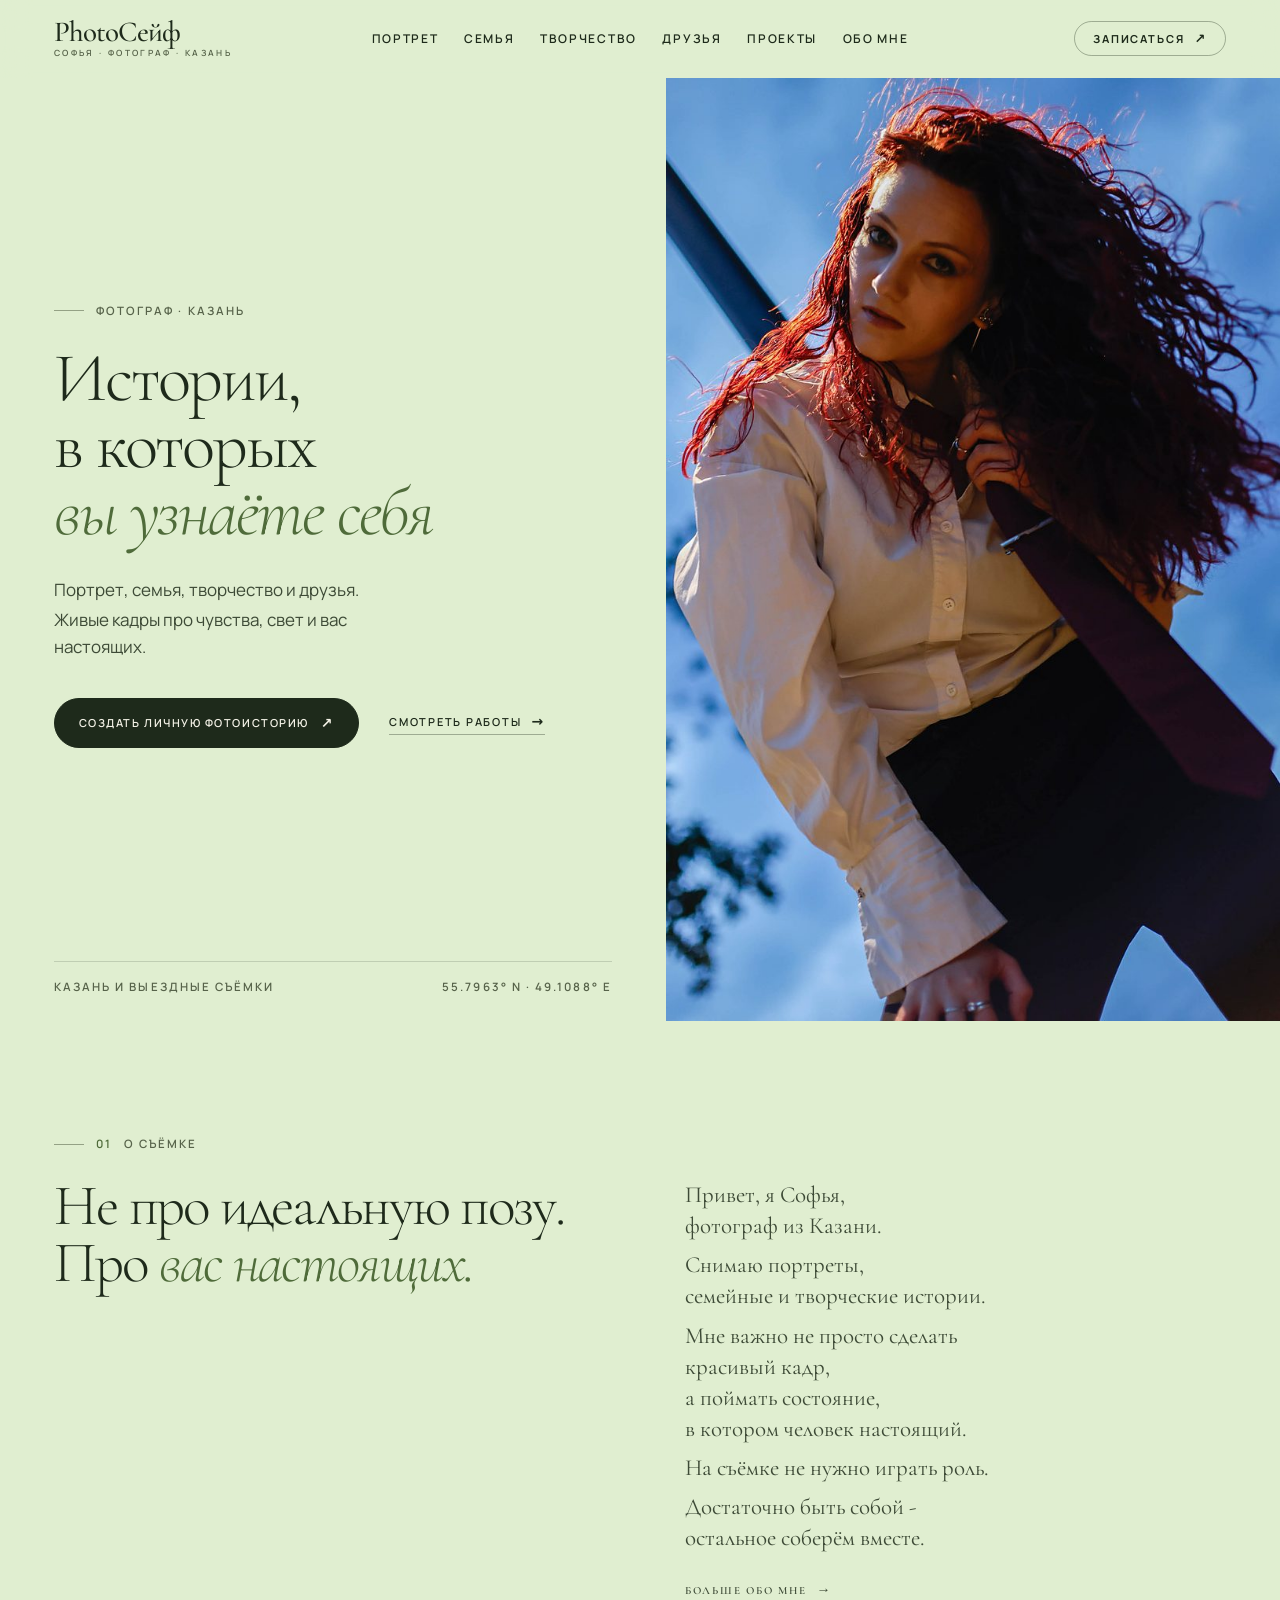
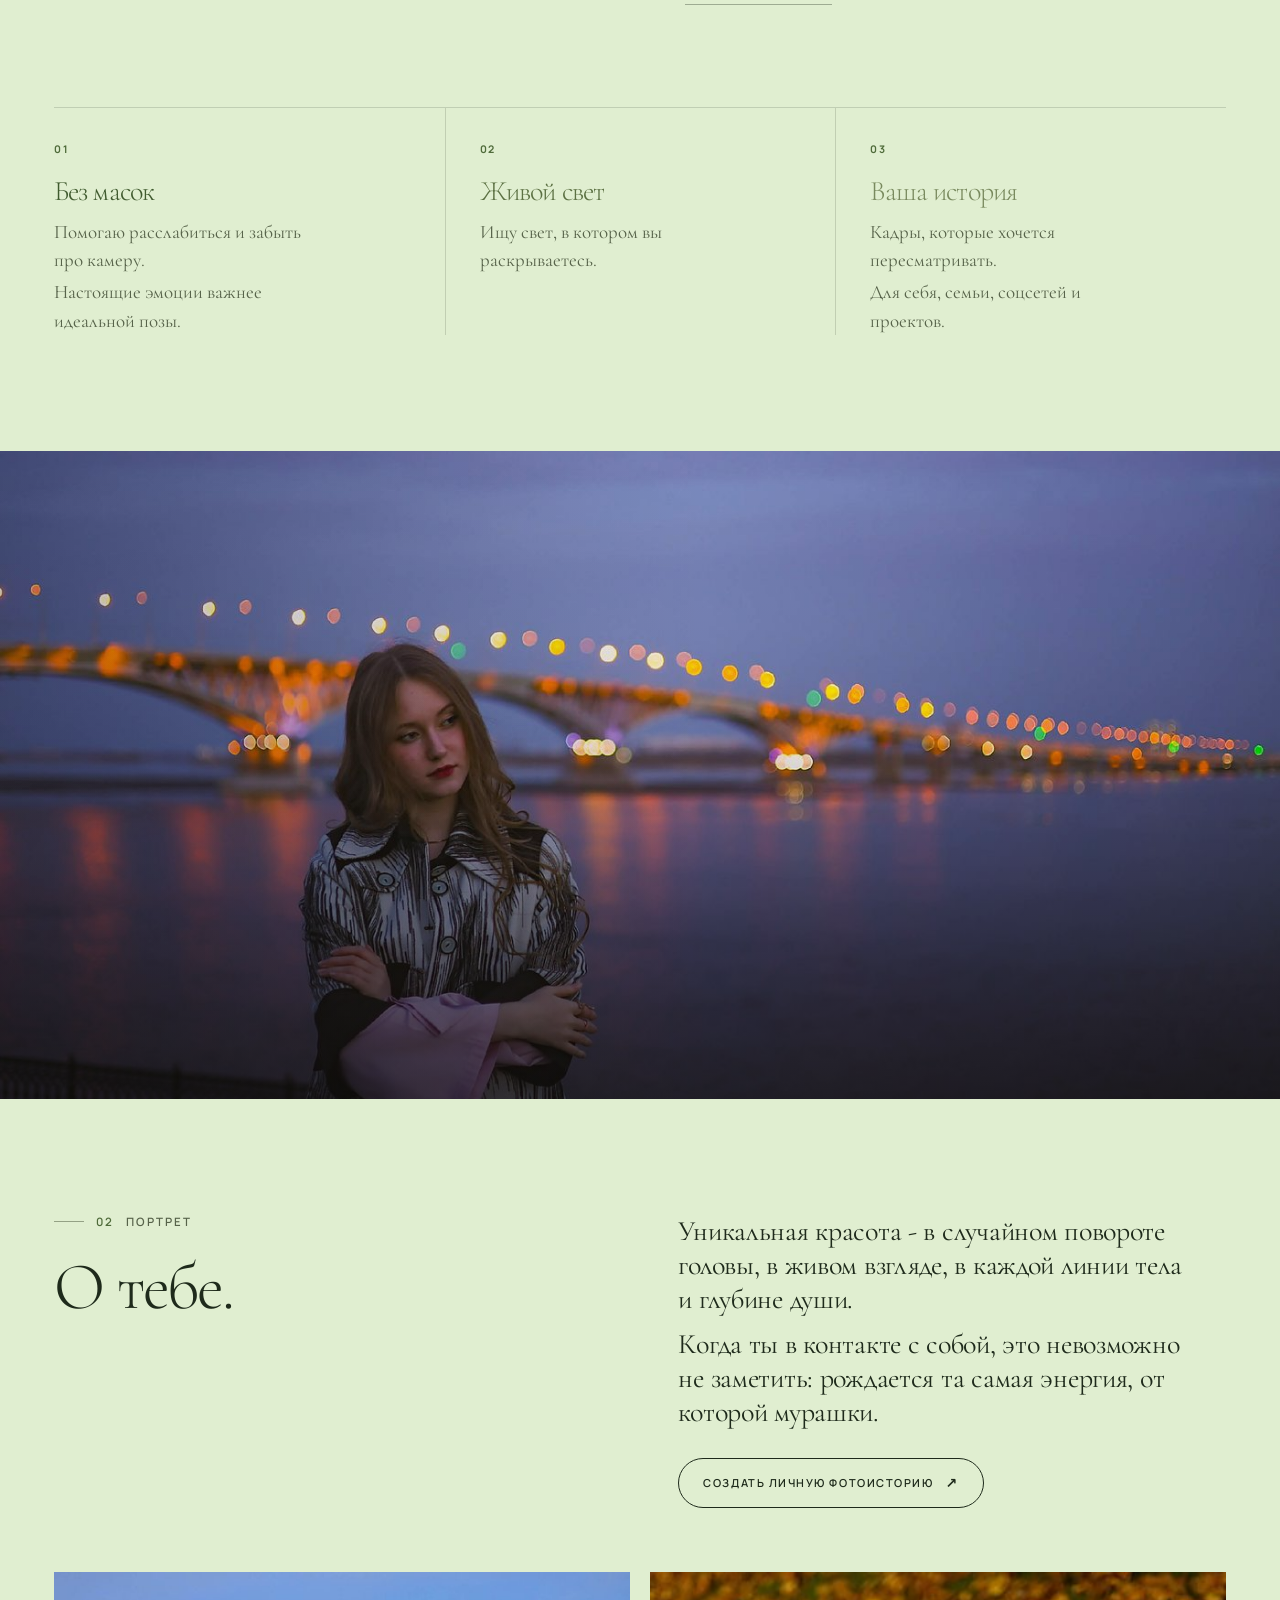
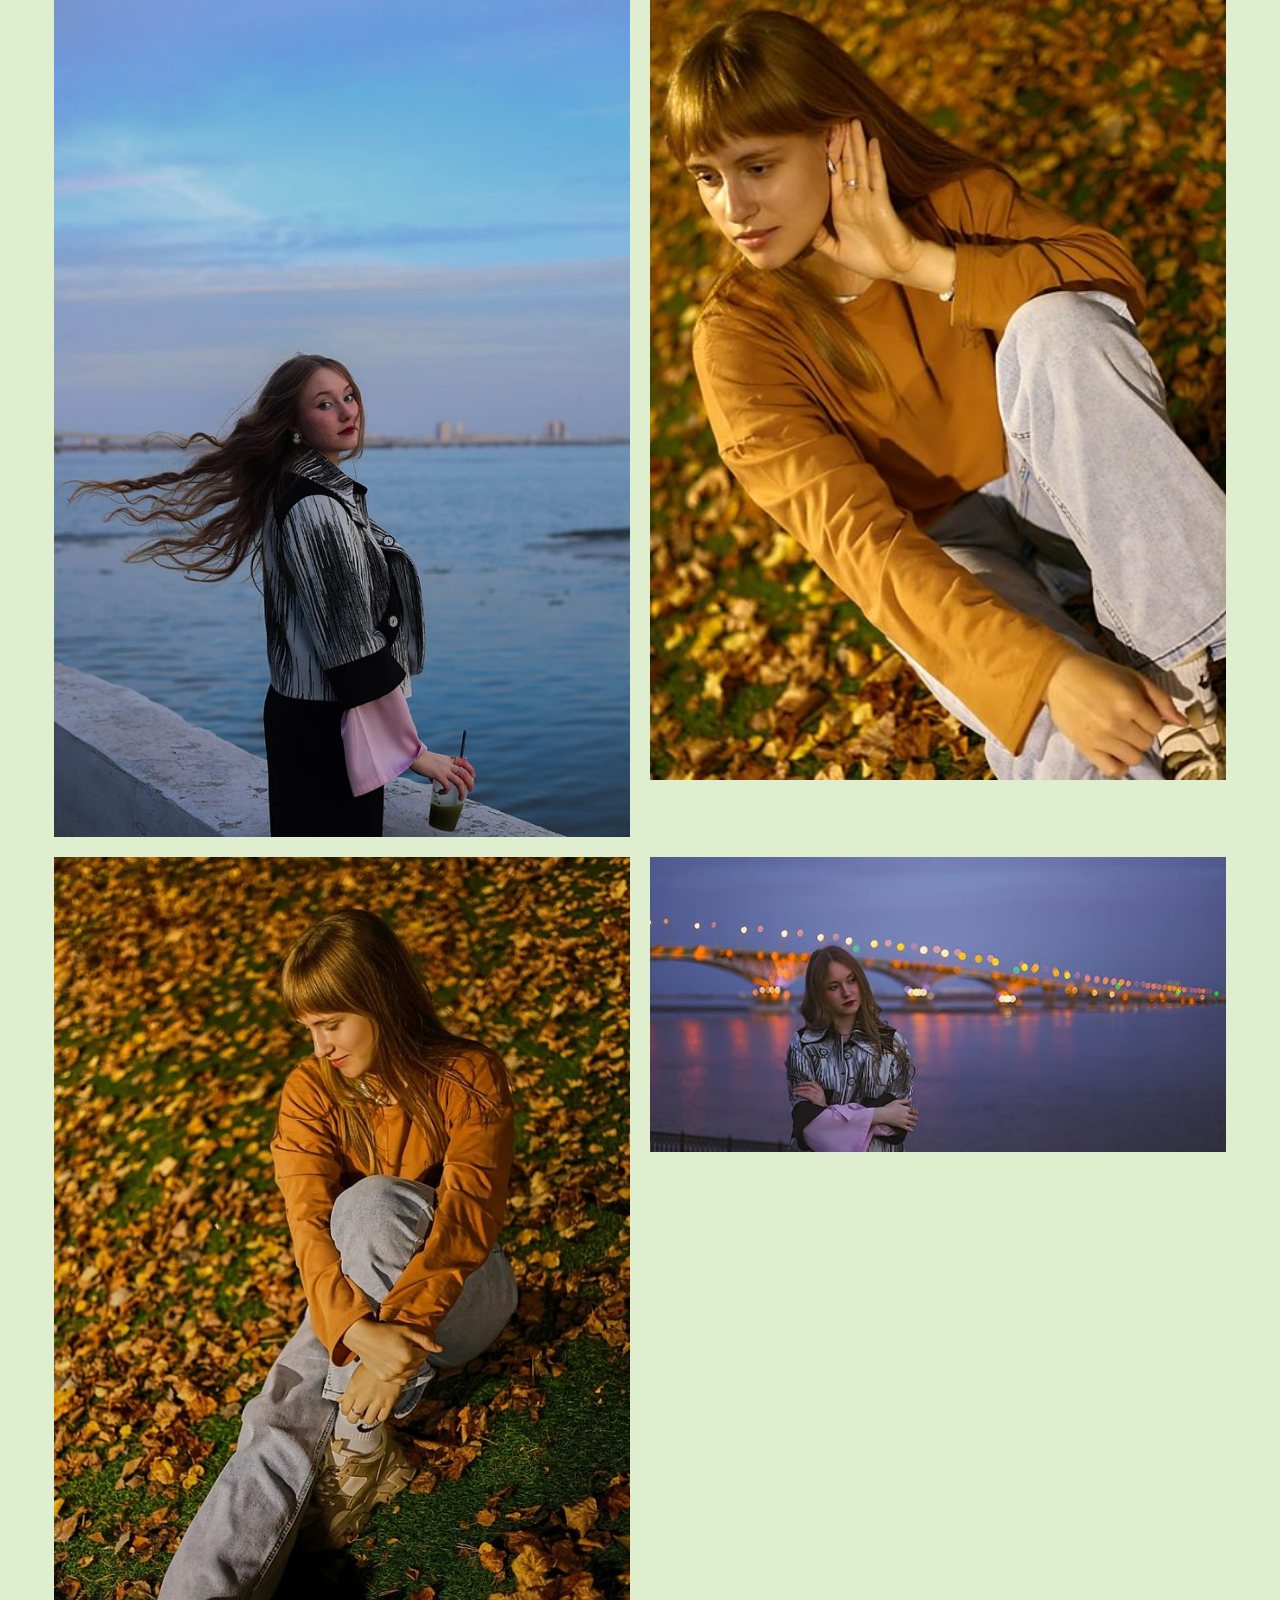
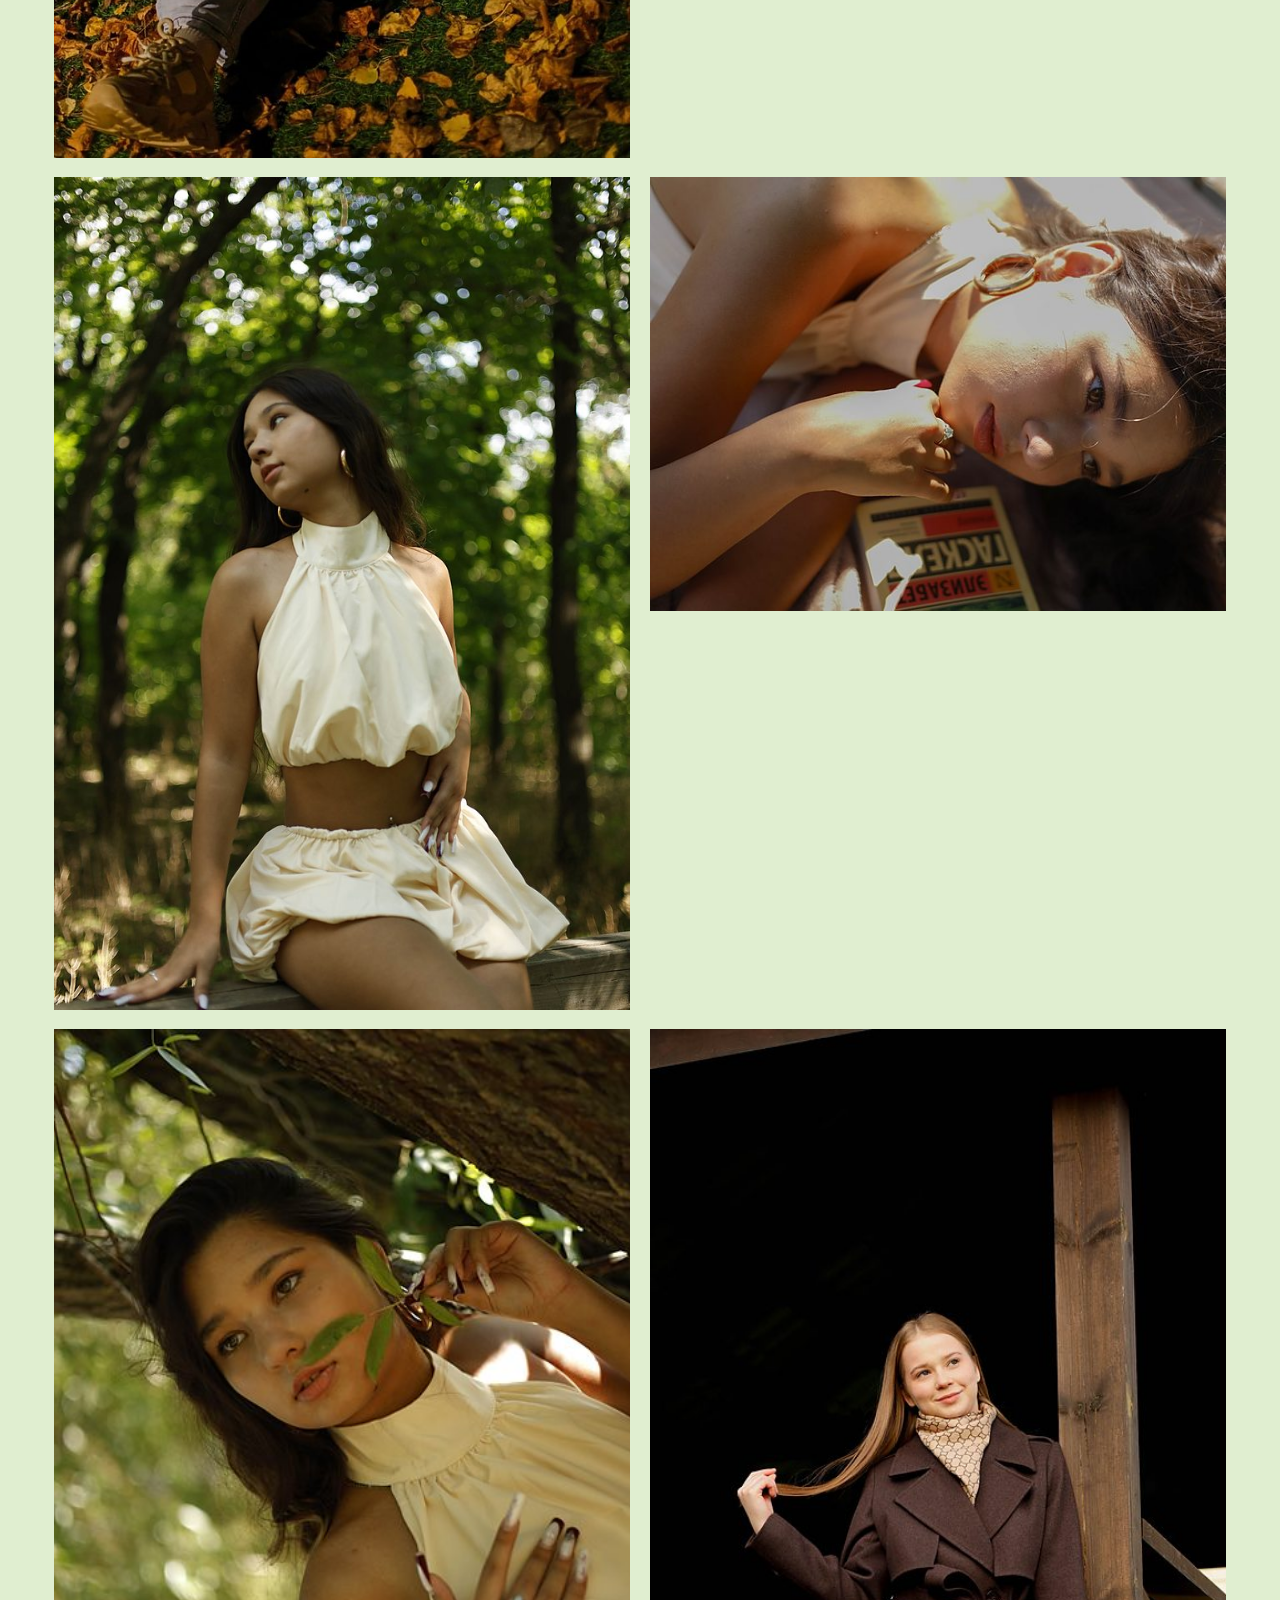
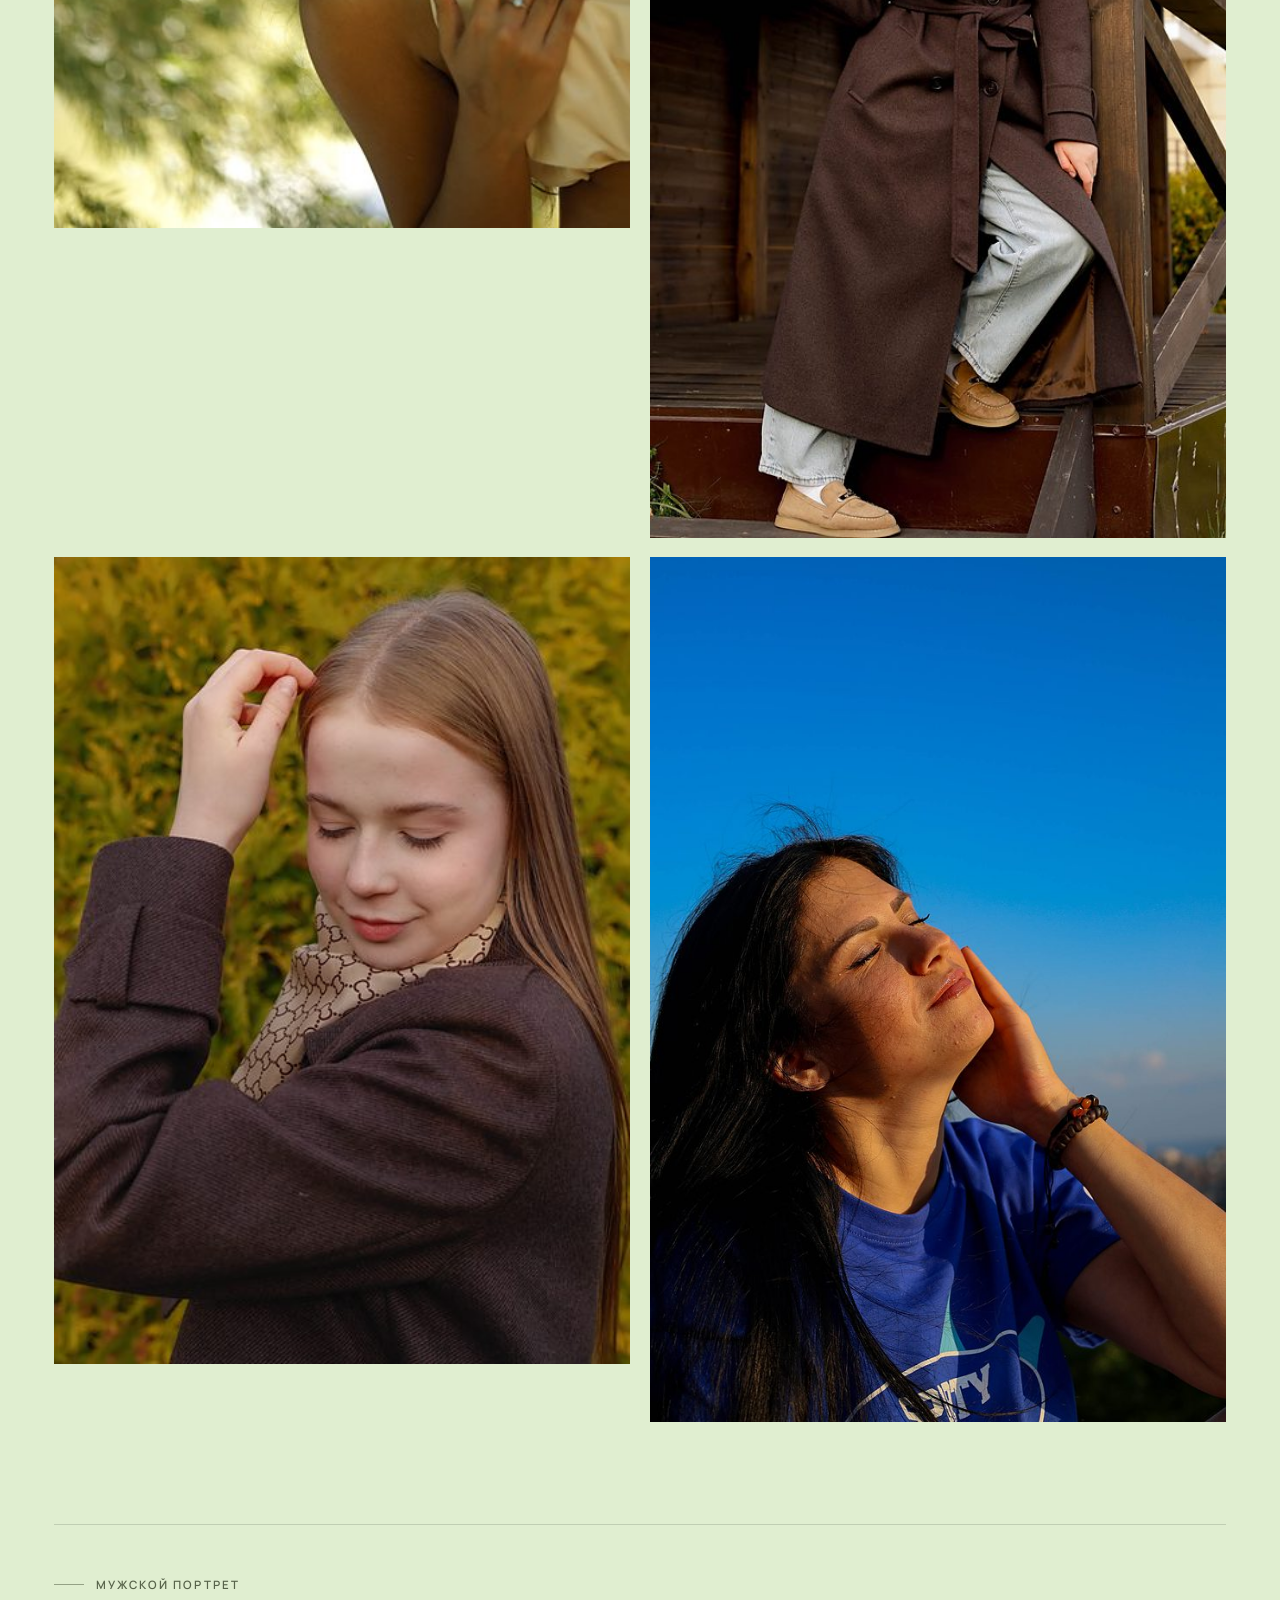
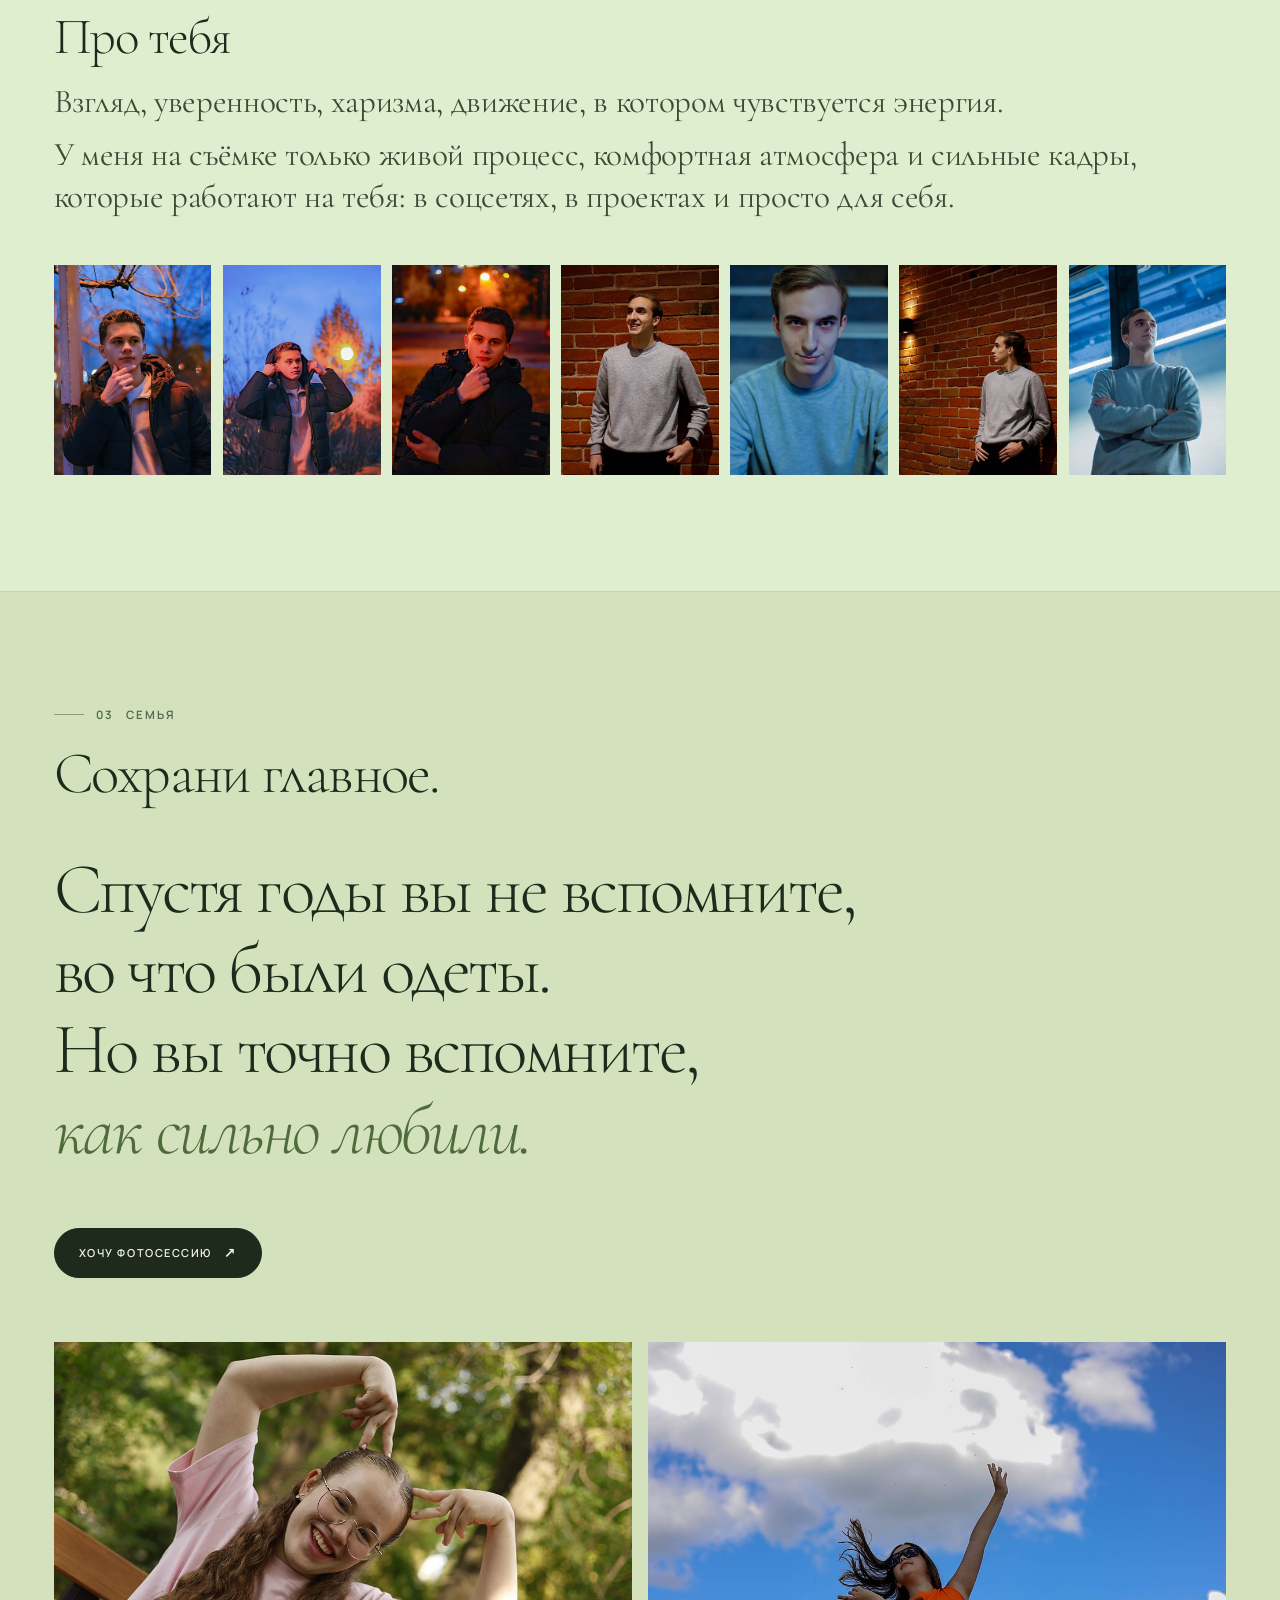
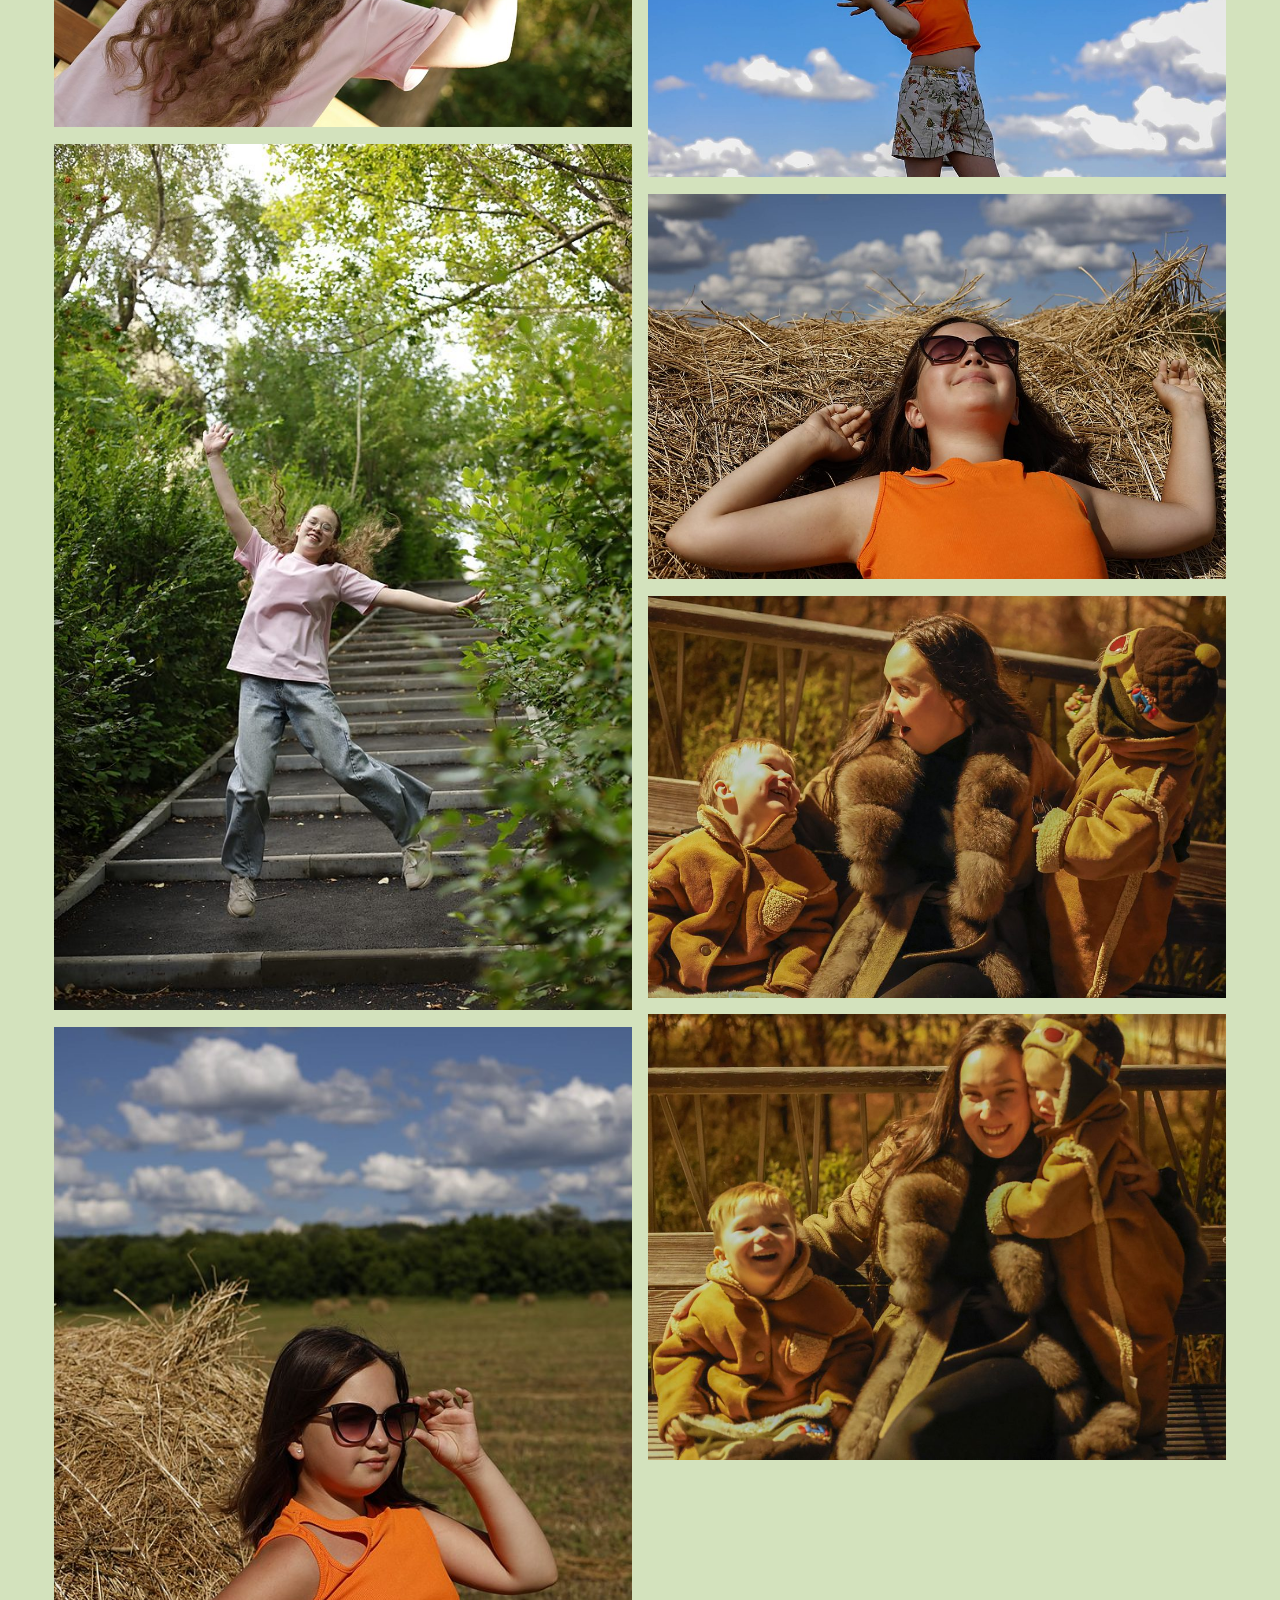
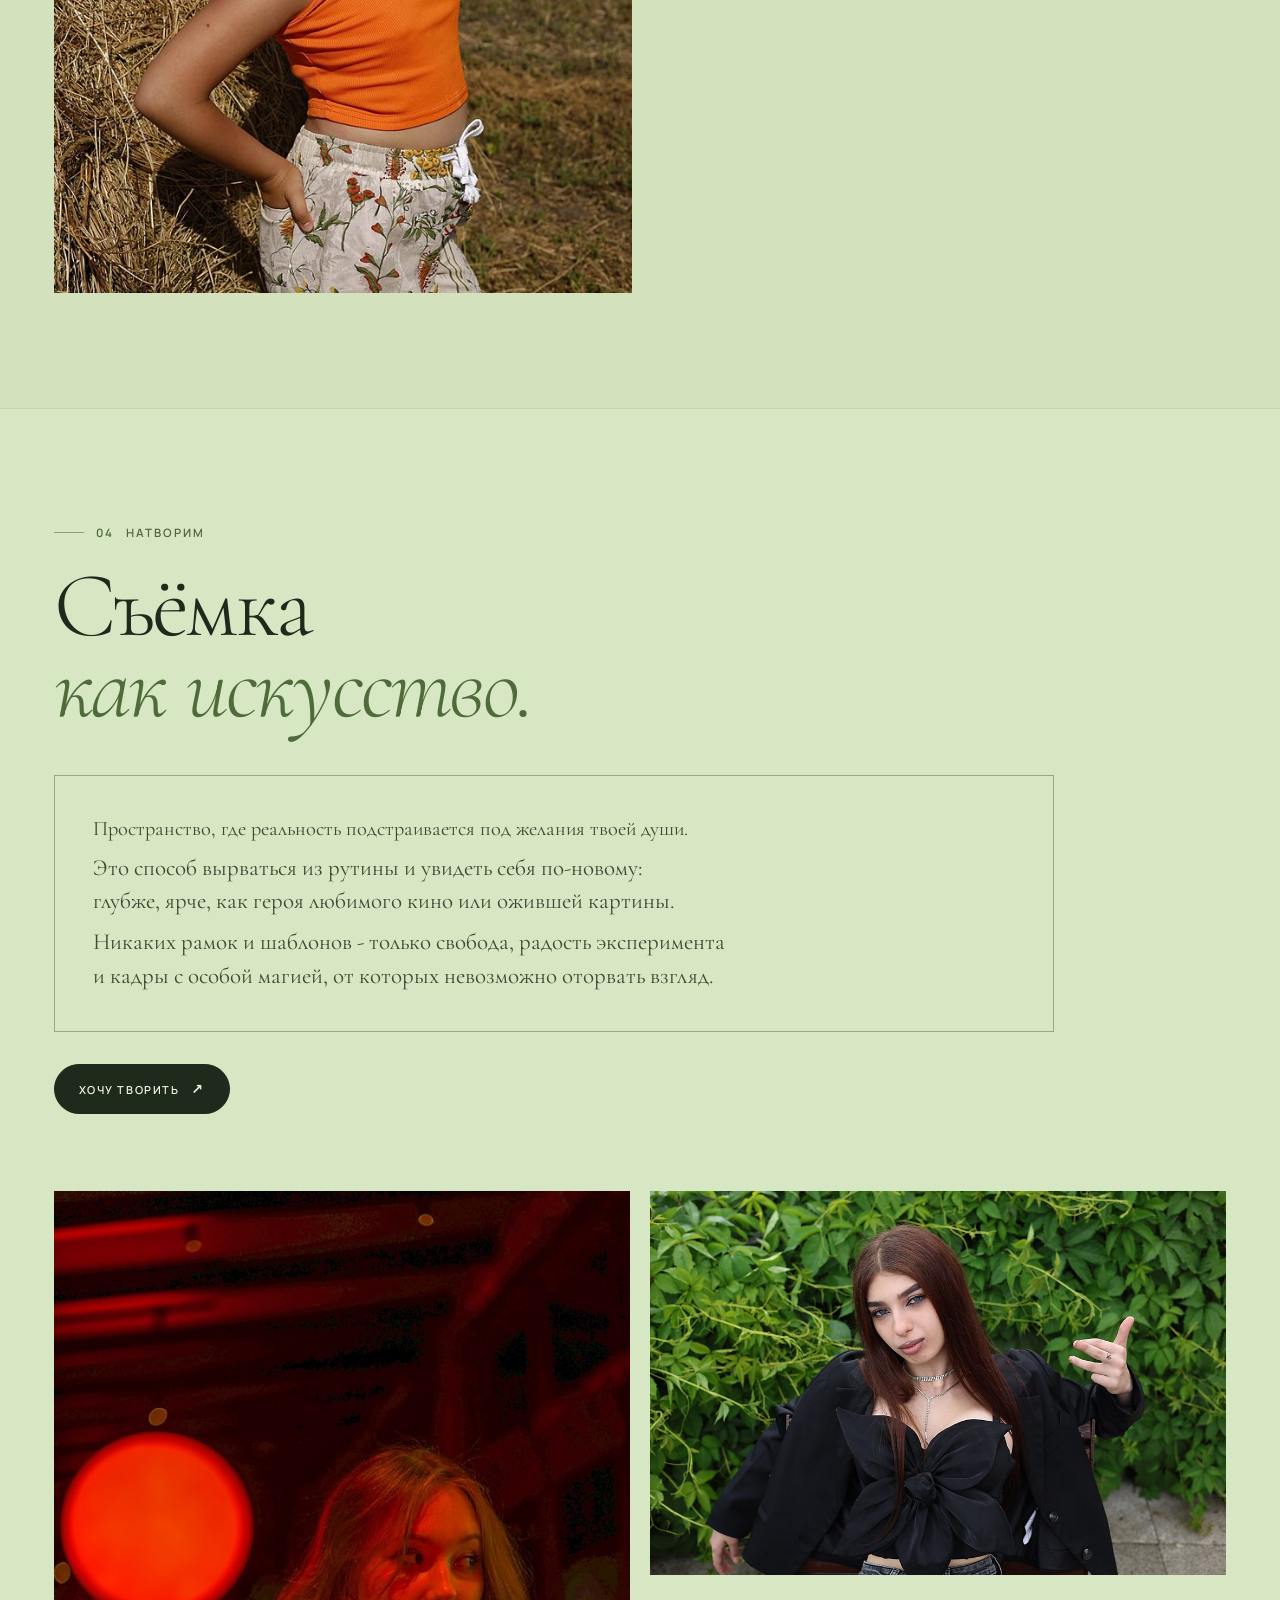
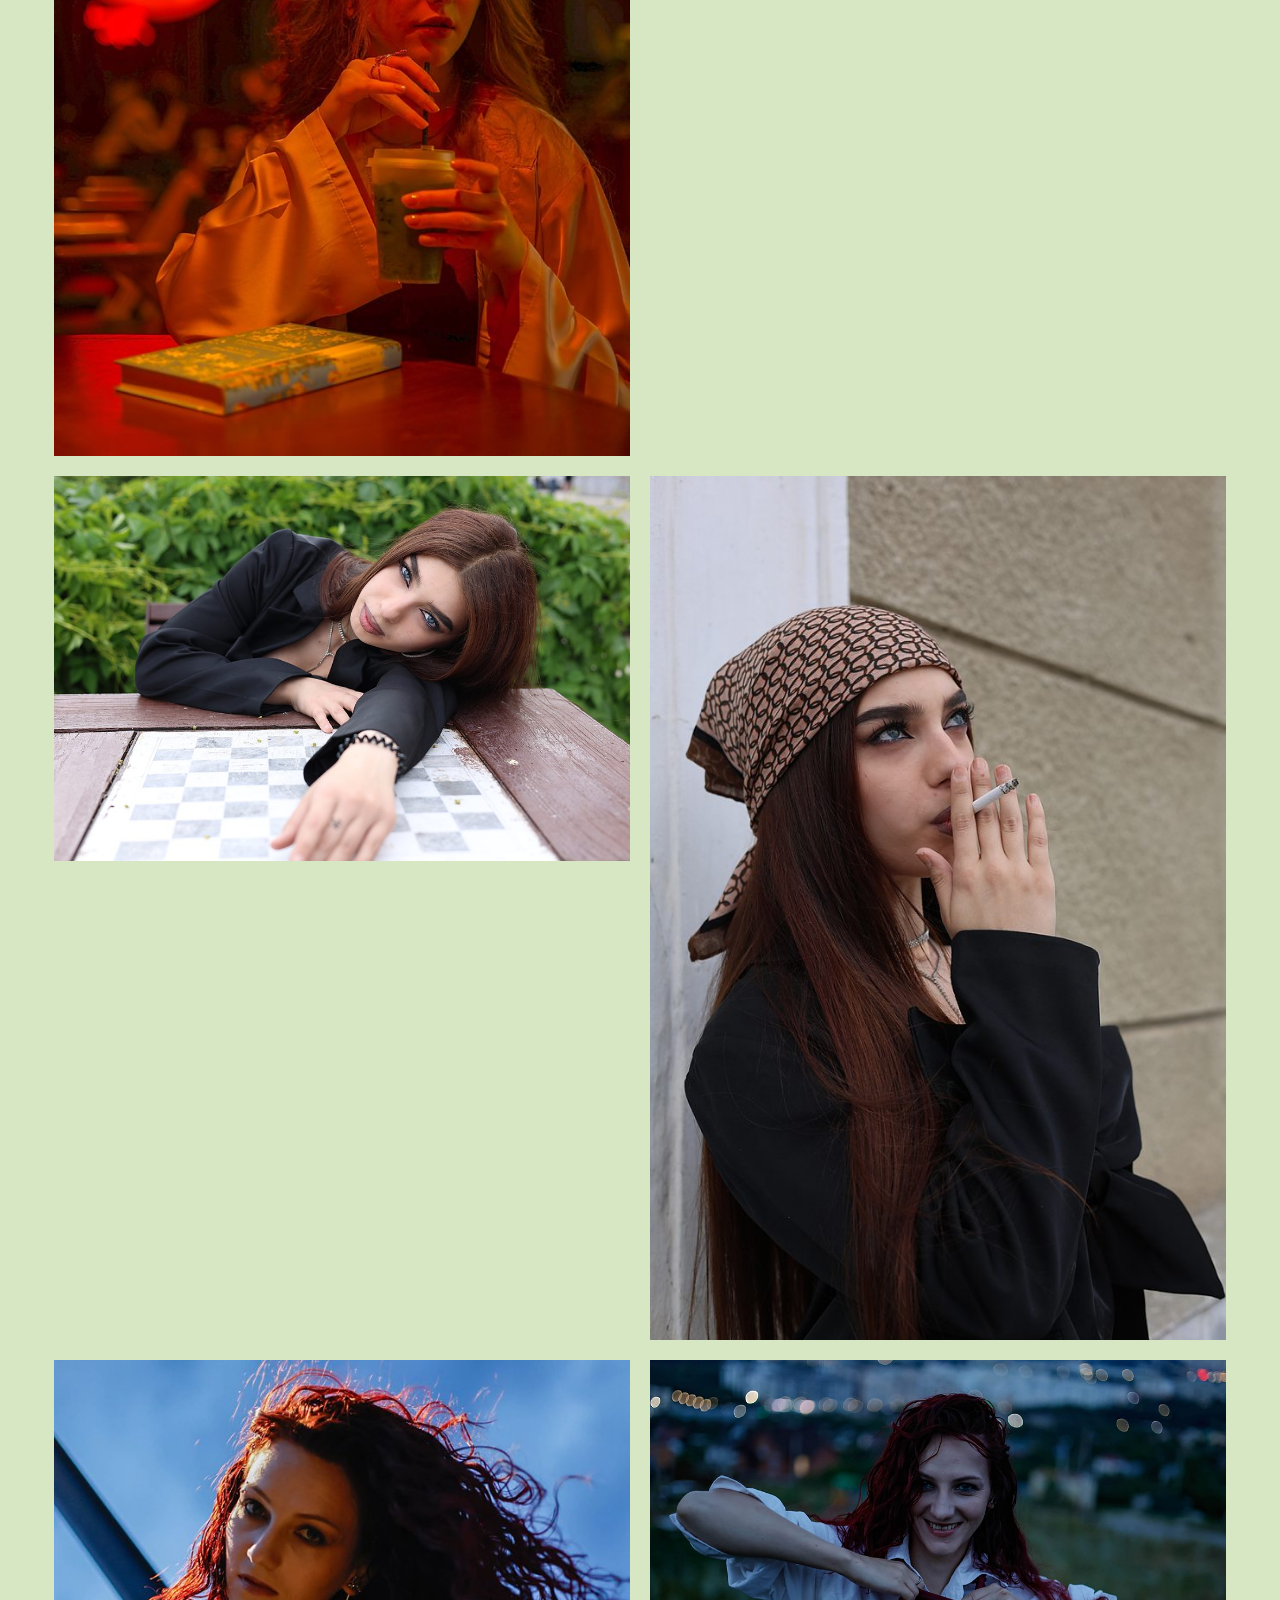
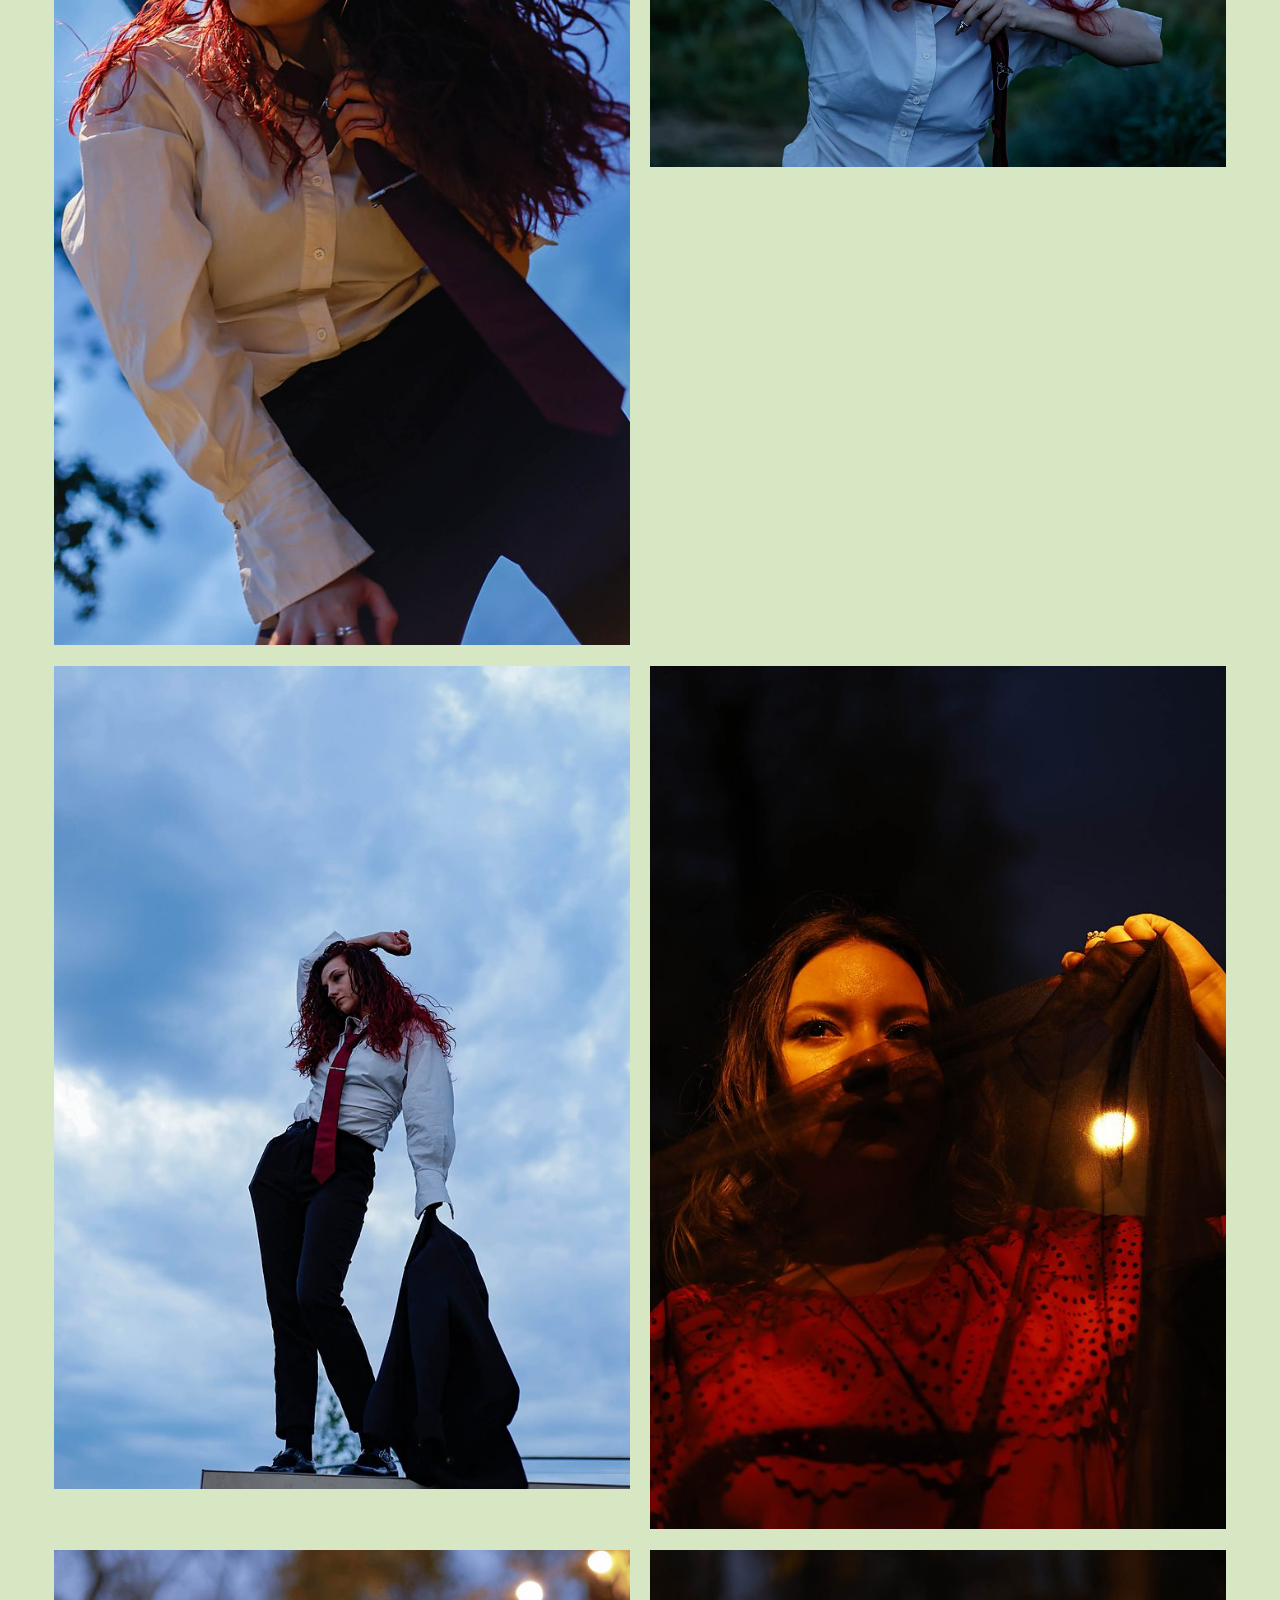
==== commit f00e3364: "Remove repeated phrase in male portrait copy" ====
--- a/index.html
+++ b/index.html
@@ -24,6 +24,9 @@
 <link rel="icon" href="favicon.svg" type="image/svg+xml">
 <link rel="stylesheet" href="assets/fonts/fonts.css">
 <link rel="stylesheet" href="css/style.css">
+<link rel="preload" as="image" href="assets/img/hero-1200.jpg" imagesrcset="assets/img/hero-800.jpg 521w, assets/img/hero-1200.jpg 782w, assets/img/hero-2000.jpg 1303w" imagesizes="(max-width: 900px) 100vw, 46vw" fetchpriority="high">
+<link rel="preload" as="font" type="font/woff2" href="assets/fonts/cormorant-garamond-normal-cyrillic.woff2" crossorigin>
+<link rel="preload" as="font" type="font/woff2" href="assets/fonts/manrope-normal-cyrillic.woff2" crossorigin>
 <script>document.documentElement.classList.add('js');</script>
 <script type="application/ld+json">
 {
@@ -174,7 +177,7 @@
           <p class="eyebrow">Мужской портрет</p>
           <h3>Про тебя</h3>
           <p class="statement-list">
-            <span>Про тебя, спокойная уверенность, харизма, движение, в котором чувствуется энергия.</span>
+            <span>Взгляд, уверенность, харизма, движение, в котором чувствуется энергия.</span>
             <span>У меня на съёмке только живой процесс, комфортная атмосфера и сильные кадры, которые работают на тебя: в соцсетях, в проектах и просто для себя.</span>
           </p>
         </div>
@@ -280,37 +283,45 @@
     </div>
   </section>
 
-  <section class="section section--olive" id="projects" aria-labelledby="projectsTitle">
-    <div class="section__inner">
-      <div class="projects-head reveal">
-        <p class="eyebrow"><span>06</span> Проекты</p>
-        <h2 id="projectsTitle">Видеть глубже.</h2>
-      </div>
-
-      <div class="projects projects--bare">
-        <article class="project-card">
-          <button class="project-cover" type="button" data-gallery="project-nep" data-full="assets/img/project-nep-02-1800.jpg">
-            <img src="assets/img/project-nep-02-1000.jpg" srcset="assets/img/project-nep-02-600.jpg 600w, assets/img/project-nep-02-1000.jpg 1000w, assets/img/project-nep-02-1800.jpg 1800w" sizes="(max-width: 900px) 100vw, 60vw" width="1000" height="667" alt="Красные бутсы на футбольном мяче" loading="lazy" decoding="async" style="--ph:#304c3c">
-          </button>
-          <div class="project-thumbs">
-            <button type="button" data-gallery="project-nep" data-full="assets/img/project-nep-01-1800.jpg"><img src="assets/img/project-nep-01-1000.jpg" srcset="assets/img/project-nep-01-600.jpg 600w, assets/img/project-nep-01-1000.jpg 1000w, assets/img/project-nep-01-1800.jpg 1800w" sizes="(max-width: 720px) 30vw, 180px" width="1000" height="693" alt="Футбольный мяч на беговой дорожке" loading="lazy" decoding="async" style="--ph:#5e465a"></button>
-            <button type="button" data-gallery="project-nep" data-full="assets/img/project-nep-03-1800.jpg"><img src="assets/img/project-nep-03-1000.jpg" srcset="assets/img/project-nep-03-600.jpg 600w, assets/img/project-nep-03-1000.jpg 1000w, assets/img/project-nep-03-1800.jpg 1800w" sizes="(max-width: 720px) 30vw, 180px" width="1000" height="667" alt="Вратарь в прыжке на футбольном поле" loading="lazy" decoding="async" style="--ph:#4f5e4e"></button>
-            <button type="button" data-gallery="project-nep" data-full="assets/img/project-nep-04-1800.jpg"><img src="assets/img/project-nep-04-1000.jpg" srcset="assets/img/project-nep-04-600.jpg 600w, assets/img/project-nep-04-1000.jpg 1000w, assets/img/project-nep-04-1800.jpg 1800w" sizes="(max-width: 720px) 30vw, 180px" width="1000" height="871" alt="Уставший юный футболист в раздевалке" loading="lazy" decoding="async" style="--ph:#393837"></button>
-            <button type="button" data-gallery="project-nep" data-full="assets/img/project-nep-05-1800.jpg"><img src="assets/img/project-nep-05-1800.jpg" srcset="assets/img/project-nep-05-600.jpg 400w, assets/img/project-nep-05-1000.jpg 667w, assets/img/project-nep-05-1800.jpg 1200w" sizes="(max-width: 720px) 30vw, 180px" width="1200" height="1800" alt="Футбольный мяч в мусорном контейнере" loading="lazy" decoding="async" style="--ph:#143450"></button>
+    <section class="section section--olive" id="projects" aria-labelledby="projectsTitle">
+    <div class="section__inner">
+      <div class="projects-layout">
+        <div class="projects projects--bare">
+          <article class="project-card">
+            <p class="project-title">Непроизошло</p>
+            <button class="project-cover" type="button" data-gallery="project-nep" data-full="assets/img/project-nep-02-1800.jpg">
+              <img src="assets/img/project-nep-02-1000.jpg" srcset="assets/img/project-nep-02-600.jpg 600w, assets/img/project-nep-02-1000.jpg 1000w, assets/img/project-nep-02-1800.jpg 1800w" sizes="(max-width: 900px) 100vw, 60vw" width="1000" height="667" alt="Красные бутсы на футбольном мяче" loading="lazy" decoding="async" style="--ph:#304c3c">
+            </button>
+            <div class="project-thumbs">
+              <button type="button" data-gallery="project-nep" data-full="assets/img/project-nep-01-1800.jpg"><img src="assets/img/project-nep-01-1000.jpg" srcset="assets/img/project-nep-01-600.jpg 600w, assets/img/project-nep-01-1000.jpg 1000w, assets/img/project-nep-01-1800.jpg 1800w" sizes="(max-width: 720px) 30vw, 180px" width="1000" height="693" alt="Футбольный мяч на беговой дорожке" loading="lazy" decoding="async" style="--ph:#5e465a"></button>
+              <button type="button" data-gallery="project-nep" data-full="assets/img/project-nep-03-1800.jpg"><img src="assets/img/project-nep-03-1000.jpg" srcset="assets/img/project-nep-03-600.jpg 600w, assets/img/project-nep-03-1000.jpg 1000w, assets/img/project-nep-03-1800.jpg 1800w" sizes="(max-width: 720px) 30vw, 180px" width="1000" height="667" alt="Вратарь в прыжке на футбольном поле" loading="lazy" decoding="async" style="--ph:#4f5e4e"></button>
+              <button type="button" data-gallery="project-nep" data-full="assets/img/project-nep-04-1800.jpg"><img src="assets/img/project-nep-04-1000.jpg" srcset="assets/img/project-nep-04-600.jpg 600w, assets/img/project-nep-04-1000.jpg 1000w, assets/img/project-nep-04-1800.jpg 1800w" sizes="(max-width: 720px) 30vw, 180px" width="1000" height="871" alt="Уставший юный футболист в раздевалке" loading="lazy" decoding="async" style="--ph:#393837"></button>
+              <button type="button" data-gallery="project-nep" data-full="assets/img/project-nep-05-1800.jpg"><img src="assets/img/project-nep-05-1800.jpg" srcset="assets/img/project-nep-05-600.jpg 400w, assets/img/project-nep-05-1000.jpg 667w, assets/img/project-nep-05-1800.jpg 1200w" sizes="(max-width: 720px) 30vw, 180px" width="1200" height="1800" alt="Футбольный мяч в мусорном контейнере" loading="lazy" decoding="async" style="--ph:#143450"></button>
+            </div>
+          </article>
+          <article class="project-card">
+            <p class="project-title">Стоп меланхолия</p>
+            <button class="project-cover" type="button" data-gallery="project-mel" data-full="assets/img/project-mel-06-1800.jpg">
+              <img src="assets/img/project-mel-06-1000.jpg" srcset="assets/img/project-mel-06-600.jpg 600w, assets/img/project-mel-06-1000.jpg 1000w, assets/img/project-mel-06-1800.jpg 1800w" sizes="(max-width: 900px) 100vw, 60vw" width="1000" height="636" alt="Театральные маски и реквизит крупным планом" loading="lazy" decoding="async" style="--ph:#5a351e">
+            </button>
+            <div class="project-thumbs">
+              <button type="button" data-gallery="project-mel" data-full="assets/img/project-mel-01-1800.jpg"><img src="assets/img/project-mel-01-1000.jpg" srcset="assets/img/project-mel-01-600.jpg 600w, assets/img/project-mel-01-1000.jpg 1000w, assets/img/project-mel-01-1800.jpg 1800w" sizes="(max-width: 720px) 30vw, 180px" width="1000" height="636" alt="Люди на вечерней улице в движении" loading="lazy" decoding="async" style="--ph:#636f80"></button>
+              <button type="button" data-gallery="project-mel" data-full="assets/img/project-mel-02-1800.jpg"><img src="assets/img/project-mel-02-1000.jpg" srcset="assets/img/project-mel-02-600.jpg 600w, assets/img/project-mel-02-1000.jpg 1000w, assets/img/project-mel-02-1800.jpg 1800w" sizes="(max-width: 720px) 30vw, 180px" width="1000" height="636" alt="Люди лежат на полу в светлой комнате" loading="lazy" decoding="async" style="--ph:#434858"></button>
+              <button type="button" data-gallery="project-mel" data-full="assets/img/project-mel-03-1800.jpg"><img src="assets/img/project-mel-03-1000.jpg" srcset="assets/img/project-mel-03-600.jpg 600w, assets/img/project-mel-03-1000.jpg 1000w, assets/img/project-mel-03-1800.jpg 1800w" sizes="(max-width: 720px) 30vw, 180px" width="1000" height="636" alt="Пассажиры в автобусе у окна" loading="lazy" decoding="async" style="--ph:#3e3837"></button>
+              <button type="button" data-gallery="project-mel" data-full="assets/img/project-mel-04-1800.jpg"><img src="assets/img/project-mel-04-1000.jpg" srcset="assets/img/project-mel-04-600.jpg 600w, assets/img/project-mel-04-1000.jpg 1000w, assets/img/project-mel-04-1800.jpg 1800w" sizes="(max-width: 720px) 30vw, 180px" width="1000" height="636" alt="Репетиция танца за кулисами театра" loading="lazy" decoding="async" style="--ph:#9c764b"></button>
+              <button type="button" data-gallery="project-mel" data-full="assets/img/project-mel-05-1800.jpg"><img src="assets/img/project-mel-05-1000.jpg" srcset="assets/img/project-mel-05-600.jpg 600w, assets/img/project-mel-05-1000.jpg 1000w, assets/img/project-mel-05-1800.jpg 1800w" sizes="(max-width: 720px) 30vw, 180px" width="1000" height="636" alt="Актёр в красном костюме за кулисами" loading="lazy" decoding="async" style="--ph:#381a13"></button>
+            </div>
+          </article>
+        </div>
+
+        <div class="projects-aside">
+          <div class="projects-head reveal">
+            <p class="eyebrow"><span>06</span> Проекты</p>
+            <h2 id="projectsTitle">Видеть глубже.</h2>
           </div>
-        </article>
-<article class="project-card">
-          <button class="project-cover" type="button" data-gallery="project-mel" data-full="assets/img/project-mel-06-1800.jpg">
-            <img src="assets/img/project-mel-06-1000.jpg" srcset="assets/img/project-mel-06-600.jpg 600w, assets/img/project-mel-06-1000.jpg 1000w, assets/img/project-mel-06-1800.jpg 1800w" sizes="(max-width: 900px) 100vw, 60vw" width="1000" height="636" alt="Театральные маски и реквизит крупным планом" loading="lazy" decoding="async" style="--ph:#5a351e">
-          </button>
-          <div class="project-thumbs">
-            <button type="button" data-gallery="project-mel" data-full="assets/img/project-mel-01-1800.jpg"><img src="assets/img/project-mel-01-1000.jpg" srcset="assets/img/project-mel-01-600.jpg 600w, assets/img/project-mel-01-1000.jpg 1000w, assets/img/project-mel-01-1800.jpg 1800w" sizes="(max-width: 720px) 30vw, 180px" width="1000" height="636" alt="Люди на вечерней улице в движении" loading="lazy" decoding="async" style="--ph:#636f80"></button>
-            <button type="button" data-gallery="project-mel" data-full="assets/img/project-mel-02-1800.jpg"><img src="assets/img/project-mel-02-1000.jpg" srcset="assets/img/project-mel-02-600.jpg 600w, assets/img/project-mel-02-1000.jpg 1000w, assets/img/project-mel-02-1800.jpg 1800w" sizes="(max-width: 720px) 30vw, 180px" width="1000" height="636" alt="Люди лежат на полу в светлой комнате" loading="lazy" decoding="async" style="--ph:#434858"></button>
-            <button type="button" data-gallery="project-mel" data-full="assets/img/project-mel-03-1800.jpg"><img src="assets/img/project-mel-03-1000.jpg" srcset="assets/img/project-mel-03-600.jpg 600w, assets/img/project-mel-03-1000.jpg 1000w, assets/img/project-mel-03-1800.jpg 1800w" sizes="(max-width: 720px) 30vw, 180px" width="1000" height="636" alt="Пассажиры в автобусе у окна" loading="lazy" decoding="async" style="--ph:#3e3837"></button>
-            <button type="button" data-gallery="project-mel" data-full="assets/img/project-mel-04-1800.jpg"><img src="assets/img/project-mel-04-1000.jpg" srcset="assets/img/project-mel-04-600.jpg 600w, assets/img/project-mel-04-1000.jpg 1000w, assets/img/project-mel-04-1800.jpg 1800w" sizes="(max-width: 720px) 30vw, 180px" width="1000" height="636" alt="Репетиция танца за кулисами театра" loading="lazy" decoding="async" style="--ph:#9c764b"></button>
-            <button type="button" data-gallery="project-mel" data-full="assets/img/project-mel-05-1800.jpg"><img src="assets/img/project-mel-05-1000.jpg" srcset="assets/img/project-mel-05-600.jpg 600w, assets/img/project-mel-05-1000.jpg 1000w, assets/img/project-mel-05-1800.jpg 1800w" sizes="(max-width: 720px) 30vw, 180px" width="1000" height="636" alt="Актёр в красном костюме за кулисами" loading="lazy" decoding="async" style="--ph:#381a13"></button>
-          </div>
-        </article>
+          <p class="projects-note">Каждая серия рождается из чуткого внимания к нюансам, настроению и неповторимости процесса.</p>
+          <p class="projects-note">Никаких типовых решений - только живая энергия момента, гармония кадра и результат актуальный на все времена</p>
+        </div>
       </div>
     </div>
   </section>
@@ -322,6 +333,7 @@
         <div class="reveal">
           <h2 id="contactTitle">Давайте создадим<br><em>вашу историю.</em></h2>
           <p class="contact__lead">Пишите!<br>Подберём..</p>
+          <p class="contact__note">Подберём образ, локацию и удобное для вас время!</p>
         </div>
         <div class="contact__channels reveal">
           <a class="channel channel--primary" href="https://vk.ru/save.photo.insafe" target="_blank" rel="noopener">
@@ -337,7 +349,6 @@
           </a>
         </div>
       </div>
-      <p class="contact__note">Съёмки в Казани и за городом. Выезд в другие города - по договорённости.</p>
     </div>
   </section>
 </main>
--- a/assets/fonts/fonts.css
+++ b/assets/fonts/fonts.css
@@ -1,6 +1,6 @@
-@font-face{font-family:'Cormorant Garamond';font-style:italic;font-weight:300 700;font-display:swap;src:url([data-uri]) format('woff2');unicode-range:U+0301, U+0400-045F, U+0490-0491, U+04B0-04B1, U+2116;}
-@font-face{font-family:'Cormorant Garamond';font-style:italic;font-weight:300 700;font-display:swap;src:url([data-uri]) format('woff2');unicode-range:U+0000-00FF, U+0131, U+0152-0153, U+02BB-02BC, U+02C6, U+02DA, U+02DC, U+0304, U+0308, U+0329, U+2000-206F, U+20AC, U+2122, U+2191, U+2193, U+2212, U+2215, U+FEFF, U+FFFD;}
-@font-face{font-family:'Cormorant Garamond';font-style:normal;font-weight:300 700;font-display:swap;src:url([data-uri]) format('woff2');unicode-range:U+0301, U+0400-045F, U+0490-0491, U+04B0-04B1, U+2116;}
-@font-face{font-family:'Cormorant Garamond';font-style:normal;font-weight:300 700;font-display:swap;src:url([data-uri]) format('woff2');unicode-range:U+0000-00FF, U+0131, U+0152-0153, U+02BB-02BC, U+02C6, U+02DA, U+02DC, U+0304, U+0308, U+0329, U+2000-206F, U+20AC, U+2122, U+2191, U+2193, U+2212, U+2215, U+FEFF, U+FFFD;}
-@font-face{font-family:'Manrope';font-style:normal;font-weight:200 800;font-display:swap;src:url([data-uri]) format('woff2');unicode-range:U+0301, U+0400-045F, U+0490-0491, U+04B0-04B1, U+2116;}
-@font-face{font-family:'Manrope';font-style:normal;font-weight:200 800;font-display:swap;src:url([data-uri]) format('woff2');unicode-range:U+0000-00FF, U+0131, U+0152-0153, U+02BB-02BC, U+02C6, U+02DA, U+02DC, U+0304, U+0308, U+0329, U+2000-206F, U+20AC, U+2122, U+2191, U+2193, U+2212, U+2215, U+FEFF, U+FFFD;}+@font-face{font-family:'Cormorant Garamond';font-style:italic;font-weight:300 700;font-display:swap;src:url(cormorant-garamond-italic-cyrillic.woff2) format('woff2');unicode-range:U+0301, U+0400-045F, U+0490-0491, U+04B0-04B1, U+2116;}
+@font-face{font-family:'Cormorant Garamond';font-style:italic;font-weight:300 700;font-display:swap;src:url(cormorant-garamond-italic-latin.woff2) format('woff2');unicode-range:U+0000-00FF, U+0131, U+0152-0153, U+02BB-02BC, U+02C6, U+02DA, U+02DC, U+0304, U+0308, U+0329, U+2000-206F, U+20AC, U+2122, U+2191, U+2193, U+2212, U+2215, U+FEFF, U+FFFD;}
+@font-face{font-family:'Cormorant Garamond';font-style:normal;font-weight:300 700;font-display:swap;src:url(cormorant-garamond-normal-cyrillic.woff2) format('woff2');unicode-range:U+0301, U+0400-045F, U+0490-0491, U+04B0-04B1, U+2116;}
+@font-face{font-family:'Cormorant Garamond';font-style:normal;font-weight:300 700;font-display:swap;src:url(cormorant-garamond-normal-latin.woff2) format('woff2');unicode-range:U+0000-00FF, U+0131, U+0152-0153, U+02BB-02BC, U+02C6, U+02DA, U+02DC, U+0304, U+0308, U+0329, U+2000-206F, U+20AC, U+2122, U+2191, U+2193, U+2212, U+2215, U+FEFF, U+FFFD;}
+@font-face{font-family:'Manrope';font-style:normal;font-weight:200 800;font-display:swap;src:url(manrope-normal-cyrillic.woff2) format('woff2');unicode-range:U+0301, U+0400-045F, U+0490-0491, U+04B0-04B1, U+2116;}
+@font-face{font-family:'Manrope';font-style:normal;font-weight:200 800;font-display:swap;src:url(manrope-normal-latin.woff2) format('woff2');unicode-range:U+0000-00FF, U+0131, U+0152-0153, U+02BB-02BC, U+02C6, U+02DA, U+02DC, U+0304, U+0308, U+0329, U+2000-206F, U+20AC, U+2122, U+2191, U+2193, U+2212, U+2215, U+FEFF, U+FFFD;}
--- a/css/style.css
+++ b/css/style.css
@@ -3371,3 +3371,101 @@
 .footer__sub {
   font-size: 8.5px;
 }
+
+/* Projects: caption on the right */
+.projects-layout {
+  display: grid;
+  grid-template-columns: minmax(0, 1.6fr) minmax(0, 0.95fr);
+  gap: clamp(28px, 4vw, 64px);
+  align-items: start;
+}
+
+.projects--bare {
+  grid-template-columns: repeat(2, minmax(0, 1fr));
+}
+
+.project-title {
+  margin: 0;
+  padding: 16px 8px 14px;
+  color: var(--ink);
+  font-size: clamp(22px, 2vw, 28px);
+  line-height: 1.1;
+}
+
+.projects-aside .projects-head {
+  display: block;
+  margin-bottom: 4px;
+}
+
+.projects-aside .projects-head h2 {
+  margin-top: 14px;
+  font-size: clamp(38px, 4vw, 62px);
+  line-height: 0.95;
+}
+
+.projects-note {
+  margin: 20px 0 0;
+  color: var(--ink);
+  font-size: clamp(18px, 1.55vw, 23px);
+  line-height: 1.4;
+}
+
+.projects-note + .projects-note {
+  margin-top: 16px;
+}
+
+@media (max-width: 1020px) {
+  .projects-layout {
+    grid-template-columns: 1fr;
+  }
+}
+
+@media (max-width: 760px) {
+  .projects--bare {
+    grid-template-columns: 1fr;
+  }
+
+  .projects-aside .projects-head h2 {
+    font-size: clamp(40px, 10vw, 56px);
+  }
+
+  .projects-note {
+    font-size: 19px;
+  }
+}
+
+/* About story editor note */
+.about-story__note {
+  margin-top: 1.1em;
+  font-family: var(--serif);
+  font-size: clamp(20px, 1.8vw, 26px);
+  font-style: italic;
+  line-height: 1.35;
+  color: var(--muted);
+}
+
+/* Project tiles: serif titles and equal thumb sizes */
+.project-title {
+  font-family: var(--serif);
+}
+
+.project-thumbs {
+  justify-content: space-between;
+}
+
+.project-thumbs button {
+  flex: 0 0 calc((100% - 24px) / 5);
+}
+
+/* Contact note directly under the lead */
+.contact__note {
+  margin-top: 12px;
+  padding-top: 0;
+  border-top: 0;
+  color: var(--ink-soft);
+  font-family: var(--sans);
+  font-size: 14px;
+  font-weight: 400;
+  letter-spacing: normal;
+  text-transform: none;
+}
